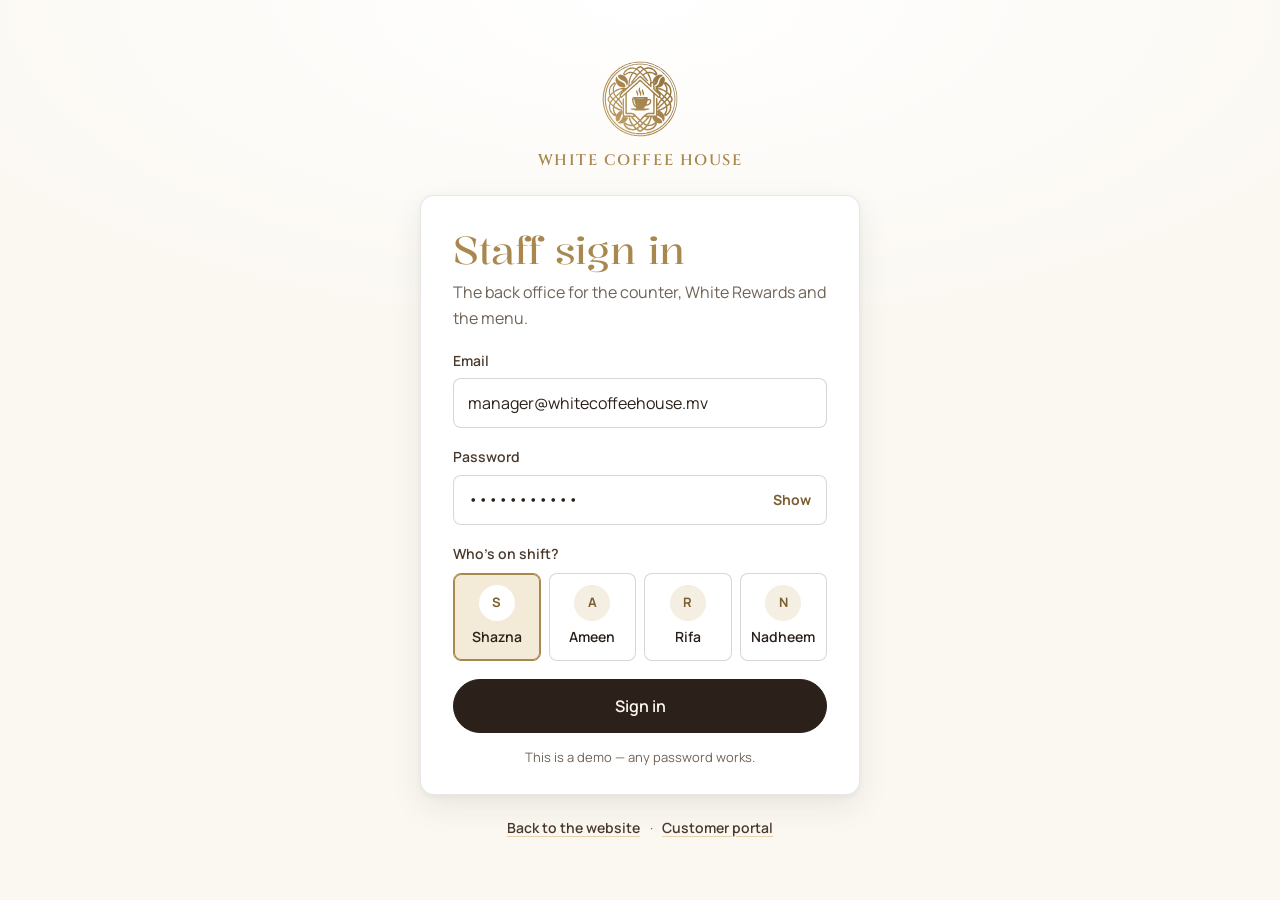
==== admin/index.html @ 2cadc17d "White Coffee House website mockup: latte hero, White Rewards customer portal, admin portal Interim h" ====
<!doctype html>
<html lang="en">
<head>
  <meta charset="utf-8">
  <meta name="viewport" content="width=device-width, initial-scale=1, viewport-fit=cover">
  <meta name="robots" content="noindex">
  <meta name="theme-color" content="#FBF8F2">
  <title>Admin — White Coffee House</title>
  <meta name="description" content="Back office for White Coffee House: the counter, White Rewards members, rewards, menu, offers and programme settings.">
  <link rel="icon" href="../assets/img/logo-mark.svg" type="image/svg+xml">
  <link rel="stylesheet" href="../assets/css/base.css">
  <link rel="stylesheet" href="admin.css">
</head>
<body class="admin">
  <a class="skip-link" href="#main">Skip to content</a>

  <!-- Staff sign in -->
  <div class="signin" id="signin" hidden>
    <div class="signin-inner">
      <a class="signin-brand" href="../" aria-label="White Coffee House website">
        <img src="../assets/img/logo-mark.svg" alt="" width="76" height="76">
        <span class="wordmark signin-wordmark">White Coffee House</span>
      </a>
      <form class="card signin-card" id="signin-form" novalidate>
        <h1 class="display signin-title">Staff sign in</h1>
        <p class="signin-lede">The back office for the counter, White Rewards and the menu.</p>
        <div class="field">
          <label for="si-email">Email</label>
          <input class="input" id="si-email" name="email" type="email" value="manager@whitecoffeehouse.mv" autocomplete="username" spellcheck="false">
        </div>
        <div class="field">
          <label for="si-pass">Password</label>
          <div class="pass-wrap">
            <input class="input" id="si-pass" name="password" type="password" value="whitecoffee" autocomplete="current-password">
            <button class="pass-toggle" type="button" id="si-pass-toggle" aria-pressed="false" aria-controls="si-pass">Show</button>
          </div>
        </div>
        <fieldset class="staff-pick">
          <legend>Who's on shift?</legend>
          <div class="staff-options" id="si-staff"></div>
        </fieldset>
        <p class="form-error" id="si-error" role="alert" hidden></p>
        <button class="btn btn--lg btn--block" type="submit">Sign in</button>
        <p class="demo-note signin-demo">This is a demo — any password works.</p>
      </form>
      <p class="signin-links">
        <a href="../">Back to the website</a>
        <span aria-hidden="true">·</span>
        <a href="../portal/">Customer portal</a>
      </p>
    </div>
  </div>

  <!-- Back office -->
  <div class="app" id="app" hidden>
    <aside class="sidebar" aria-label="Admin">
      <a class="side-brand" href="#dashboard">
        <img src="../assets/img/logo-mark.svg" alt="" width="42" height="42">
        <span class="side-brand-txt">
          <span class="brand__name">White Coffee House</span>
          <span class="side-sub">Admin</span>
        </span>
      </a>
      <nav class="side-nav" id="side-nav" aria-label="Sections"></nav>
      <div class="side-foot">
        <a class="side-link" href="../" target="_blank" rel="noopener" id="side-site"></a>
        <a class="side-link" href="../portal/" target="_blank" rel="noopener" id="side-portal"></a>
        <div class="side-user">
          <span class="avatar" data-staff-initials aria-hidden="true"></span>
          <span class="side-user-txt"><strong data-staff-name></strong><span>On shift</span></span>
          <button class="icon-btn" type="button" data-act="signout" id="side-signout" aria-label="Sign out"></button>
        </div>
      </div>
    </aside>

    <header class="topbar">
      <a class="topbar-brand" href="#dashboard" aria-label="White Coffee House admin — dashboard">
        <img src="../assets/img/logo-mark.svg" alt="" width="34" height="34">
        <span class="topbar-txt" aria-hidden="true"><span class="brand__name">White Coffee House</span><span class="topbar-sub">Admin</span></span>
      </a>
      <a class="codes-pill" href="#counter" id="codes-pill" hidden></a>
      <button class="avatar-btn" type="button" data-act="more" id="topbar-user" aria-haspopup="dialog"></button>
    </header>

    <main class="main" id="main" tabindex="-1">
      <div class="view" id="view"></div>
    </main>

    <nav class="tabbar" id="tabbar" aria-label="Main"></nav>
  </div>

  <div class="toasts" id="toasts" aria-live="polite"></div>

  <script src="../assets/vendor/qrcode.min.js" defer></script>
  <script src="../assets/js/store.js" defer></script>
  <script src="admin.js" defer></script>
</body>
</html>
---- assets/css/base.css ----
/* ==========================================================================
   White Coffee House — shared foundation (tokens, type, reset, controls).
   Owned by the site shell. Page-specific styles live in site.css /
   portal.css / admin.css and must build on these tokens, not redefine them.
   ========================================================================== */

@import url("https://fonts.googleapis.com/css2?family=Cinzel:wght@500;600&family=Kalnia:wght@300;400;500&family=Manrope:wght@400;500;600;700&display=swap");

:root {
  /* Surfaces — warm whites, never pure grey */
  --paper: #FBF8F2;        /* page background */
  --white: #FFFFFF;        /* cards, porcelain */
  --cream: #F4EEE3;        /* alt section background */
  --sand: #E9E0D0;         /* hairlines on cream, inactive fills */
  --latte: #D9C7A7;        /* soft milk-coffee tone */

  /* Brand gold — from the logo + posters */
  --gold-100: #F3EAD8;
  --gold-200: #E4D3AE;
  --gold-300: #CDB283;
  --gold: #A8884F;         /* brand gold: logo, large display type, icons */
  --gold-ink: #7A5E30;     /* gold that passes 4.5:1 on paper — use for small gold text */
  --gold-grad: linear-gradient(135deg, #C8AD74 0%, #A8884F 45%, #8A6C3A 100%);

  /* Coffee + ink */
  --espresso: #2B211A;     /* primary text */
  --roast: #4A3A2E;        /* secondary dark */
  --muted: #6F6357;        /* secondary text (4.9:1 on paper) */
  --faint: #9A8F82;        /* tertiary text, large only */
  --line: rgba(43, 33, 26, 0.10);
  --line-strong: rgba(43, 33, 26, 0.18);

  /* Status */
  --ok: #3F7A4F;
  --warn: #B07A1E;
  --bad: #A7432F;

  /* Type */
  --font-display: "Kalnia", "Times New Roman", serif;   /* headings — matches the "Opening Soon" poster */
  --font-mark: "Cinzel", "Trajan Pro", serif;           /* wordmark caps only */
  --font-body: "Manrope", system-ui, -apple-system, "Segoe UI", sans-serif;

  --fs-xs: 0.8125rem;   /* 13 */
  --fs-sm: 0.875rem;    /* 14 */
  --fs-base: 1rem;      /* 16 */
  --fs-md: 1.125rem;    /* 18 */
  --fs-lg: 1.375rem;    /* 22 */
  --fs-xl: clamp(1.75rem, 1.2rem + 2.2vw, 2.75rem);
  --fs-2xl: clamp(2.25rem, 1.3rem + 3.8vw, 4.25rem);
  --fs-hero: clamp(2.75rem, 1.2rem + 6.4vw, 6.5rem);

  /* Space + shape */
  --gutter: clamp(1rem, 0.4rem + 2.6vw, 2.5rem);
  --section: clamp(4.5rem, 3rem + 7vw, 9rem);
  --max: 1240px;
  --measure: 38rem;
  --r-sm: 8px;
  --r-md: 14px;
  --r-lg: 22px;
  --r-pill: 999px;
  --shadow-sm: 0 1px 2px rgba(43, 33, 26, 0.06), 0 2px 8px rgba(43, 33, 26, 0.04);
  --shadow-md: 0 2px 6px rgba(43, 33, 26, 0.05), 0 12px 32px rgba(43, 33, 26, 0.08);
  --shadow-lg: 0 4px 12px rgba(43, 33, 26, 0.06), 0 30px 60px rgba(43, 33, 26, 0.12);

  /* Motion */
  --ease-out: cubic-bezier(0.22, 1, 0.36, 1);
  --ease-in-out: cubic-bezier(0.65, 0, 0.35, 1);
  --dur: 0.7s;

  --header-h: 72px;
  color-scheme: light;
}

/* ---------- Reset ---------- */
*, *::before, *::after { box-sizing: border-box; }
html { -webkit-text-size-adjust: 100%; text-size-adjust: 100%; scroll-padding-top: calc(var(--header-h) + 16px); }
body {
  margin: 0;
  background: var(--paper);
  color: var(--espresso);
  font-family: var(--font-body);
  font-size: var(--fs-base);
  line-height: 1.6;
  -webkit-font-smoothing: antialiased;
  -moz-osx-font-smoothing: grayscale;
  text-rendering: optimizeLegibility;
}
img, svg, video, canvas { display: block; max-width: 100%; }
img { height: auto; }
button, input, select, textarea { font: inherit; color: inherit; }
button { cursor: pointer; }
a { color: inherit; }
h1, h2, h3, h4 { margin: 0; font-weight: 400; line-height: 1.08; }
p { margin: 0; }
ul[role="list"], ol[role="list"] { list-style: none; margin: 0; padding: 0; }
:focus-visible { outline: 2px solid var(--gold); outline-offset: 3px; border-radius: 4px; }
::selection { background: var(--gold-200); color: var(--espresso); }

/* ---------- Type helpers ---------- */
.display { font-family: var(--font-display); font-weight: 400; letter-spacing: -0.01em; color: var(--gold); }
.wordmark { font-family: var(--font-mark); font-weight: 600; letter-spacing: 0.06em; color: var(--gold); text-transform: uppercase; }
.lede { font-size: var(--fs-md); color: var(--muted); max-width: var(--measure); }
.label { font-size: var(--fs-sm); font-weight: 600; color: var(--gold-ink); }  /* sentence case, never tracked caps */
.muted { color: var(--muted); }
.num { font-variant-numeric: tabular-nums; }
.visually-hidden { position: absolute !important; width: 1px; height: 1px; padding: 0; margin: -1px; overflow: hidden; clip: rect(0 0 0 0); white-space: nowrap; border: 0; }

/* ---------- Layout ---------- */
.container { width: 100%; max-width: var(--max); margin-inline: auto; padding-inline: var(--gutter); }

/* ---------- Buttons ---------- */
.btn {
  --btn-bg: var(--espresso); --btn-fg: var(--paper); --btn-bd: var(--espresso);
  display: inline-flex; align-items: center; justify-content: center; gap: 0.5rem;
  min-height: 44px; padding: 0.7rem 1.35rem;
  border: 1px solid var(--btn-bd); border-radius: var(--r-pill);
  background: var(--btn-bg); color: var(--btn-fg);
  font-size: var(--fs-sm); font-weight: 600; line-height: 1; text-decoration: none; white-space: nowrap;
  transition: background-color .25s var(--ease-out), color .25s var(--ease-out), border-color .25s var(--ease-out), transform .25s var(--ease-out), box-shadow .25s var(--ease-out);
}
.btn:hover { --btn-bg: var(--roast); --btn-bd: var(--roast); }
.btn:active { transform: translateY(1px); }
.btn--gold { --btn-bg: var(--gold); --btn-bd: var(--gold); --btn-fg: #fff; }
.btn--gold:hover { --btn-bg: var(--gold-ink); --btn-bd: var(--gold-ink); }
.btn--ghost { --btn-bg: transparent; --btn-fg: var(--espresso); --btn-bd: var(--line-strong); }
.btn--ghost:hover { --btn-bg: var(--white); --btn-bd: var(--gold-300); --btn-fg: var(--espresso); }
.btn--sm { min-height: 36px; padding: 0.5rem 0.95rem; font-size: var(--fs-xs); }
.btn[disabled], .btn[aria-disabled="true"] { opacity: .45; pointer-events: none; }

/* ---------- Form controls ---------- */
.field { display: grid; gap: 0.4rem; }
.field > label { font-size: var(--fs-sm); font-weight: 600; color: var(--roast); }
.input, .select, .textarea {
  width: 100%; min-height: 46px; padding: 0.7rem 0.9rem;
  border: 1px solid var(--line-strong); border-radius: var(--r-sm);
  background: var(--white); color: var(--espresso); font-size: 1rem;  /* 16px stops iOS zoom */
  transition: border-color .2s, box-shadow .2s;
}
.input:focus, .select:focus, .textarea:focus { outline: none; border-color: var(--gold); box-shadow: 0 0 0 3px var(--gold-100); }
.hint { font-size: var(--fs-xs); color: var(--muted); }

/* ---------- Surfaces ---------- */
.card { background: var(--white); border: 1px solid var(--line); border-radius: var(--r-md); box-shadow: var(--shadow-sm); }
.chip { display: inline-flex; align-items: center; gap: .35rem; padding: .25rem .65rem; border-radius: var(--r-pill); background: var(--gold-100); color: var(--gold-ink); font-size: var(--fs-xs); font-weight: 600; }
.hr { height: 1px; background: var(--line); border: 0; margin: 0; }

/* ---------- Brand lockup (header/footer) ---------- */
.brand { display: inline-flex; align-items: center; gap: 0.7rem; text-decoration: none; color: var(--gold); }
.brand__mark { width: 40px; height: 40px; flex: none; }
.brand__name { font-family: var(--font-mark); font-weight: 600; text-transform: uppercase; letter-spacing: .05em; line-height: 1.1; font-size: 0.9rem; white-space: nowrap; }
.brand__name small { font-size: inherit; letter-spacing: inherit; }   /* one readable line: WHITE COFFEE HOUSE */

/* ---------- Demo banner (mockup notice) ---------- */
.demo-note { font-size: var(--fs-xs); color: var(--muted); }

@media (prefers-reduced-motion: reduce) {
  *, *::before, *::after { animation-duration: 0.01ms !important; animation-iteration-count: 1 !important; transition-duration: 0.01ms !important; scroll-behavior: auto !important; }
}
---- admin/admin.css ----
/* ==========================================================================
   White Coffee House — Admin portal
   Builds on assets/css/base.css tokens. Calm back office: Manrope for all UI,
   Kalnia only for the sign-in heading and the dashboard greeting.
   ========================================================================== */

:root {
  --side-w: 264px;
  --topbar-h: 60px;
  --tabbar-h: 68px;
  --warn-ink: #8A5E12;          /* warn that passes 4.5:1 for small text */
  --ok-tint: #E7F0E9;
  --bad-tint: #F7E7E2;
  --warn-tint: #F6ECD8;
}

[hidden] { display: none !important; }
html:has(dialog[open]) { overflow: hidden; }
/* Keyboard focus never lands under the sticky top bar, tab bar or the sticky Add visit button. */
html { scroll-padding: calc(var(--topbar-h) + 16px) 0 calc(var(--tabbar-h) + 96px); }
@media (min-width: 1024px) { html { scroll-padding: 24px 0 96px; } }
body.admin { min-height: 100vh; min-height: 100dvh; }
[tabindex="-1"]:focus { outline: none; }

.ic { width: 20px; height: 20px; flex: none; }
.ic-sm { width: 16px; height: 16px; flex: none; }
.btn .ic { width: 18px; height: 18px; margin-left: -2px; }
.num { font-variant-numeric: tabular-nums; }
.nowrap { white-space: nowrap; }
.gold-ink { color: var(--gold-ink); }
.warn-ink { color: var(--warn-ink); font-weight: 600; }
.is-bad { color: var(--bad); font-weight: 600; }

.skip-link {
  position: absolute; left: 12px; top: -80px; z-index: 100;
  padding: .7rem 1rem; border-radius: var(--r-sm);
  background: var(--espresso); color: var(--paper); font-weight: 600; font-size: var(--fs-sm); text-decoration: none;
}
.skip-link:focus { top: 12px; }

/* ---------- Buttons (additions) ---------- */
.btn--lg { min-height: 54px; padding: .9rem 1.5rem; font-size: 1rem; }
.btn--block { width: 100%; }
.btn--danger { --btn-bg: var(--bad); --btn-bd: var(--bad); --btn-fg: #fff; }
.btn--danger:hover { --btn-bg: #8C3524; --btn-bd: #8C3524; --btn-fg: #fff; }
.btn--danger-ghost { --btn-bg: transparent; --btn-fg: var(--bad); --btn-bd: rgba(167, 67, 47, .35); }
.btn--danger-ghost:hover { --btn-bg: var(--bad-tint); --btn-bd: var(--bad); --btn-fg: var(--bad); }
.btn--ghost { background: var(--white); }
.btn--ghost:hover { --btn-bg: var(--paper); }
.btn:disabled { opacity: .45; pointer-events: none; }

.icon-btn {
  width: 40px; height: 40px; flex: none; display: grid; place-items: center; padding: 0;
  border-radius: 50%; border: 1px solid var(--line-strong); background: var(--white); color: var(--roast);
  transition: border-color .2s, color .2s, background-color .2s;
}
.icon-btn:hover { border-color: var(--gold-300); color: var(--espresso); background: var(--paper); }

.link-btn {
  padding: 0; border: 0; background: none; font: inherit; font-weight: 700; color: var(--espresso); cursor: pointer;
  text-decoration: underline; text-decoration-color: var(--gold-200); text-decoration-thickness: 1.5px; text-underline-offset: 3px;
  transition: text-decoration-color .2s;
}
.link-btn:hover { text-decoration-color: var(--gold); }

/* ---------- Form additions ---------- */
.field { align-content: start; }   /* grid rows inside a stretched field must not grow */
.field-label { font-size: var(--fs-sm); font-weight: 600; color: var(--roast); }
.opt { font-weight: 500; color: var(--muted); }
.form-error { color: var(--bad); font-size: var(--fs-sm); font-weight: 600; }
.input[aria-invalid="true"] { border-color: var(--bad); }
.select {
  appearance: none; -webkit-appearance: none; cursor: pointer;
  padding-right: 2.4rem;
  background: var(--white) url("data:image/svg+xml,%3Csvg xmlns='http://www.w3.org/2000/svg' viewBox='0 0 24 24' fill='none' stroke='%236F6357' stroke-width='1.8' stroke-linecap='round' stroke-linejoin='round'%3E%3Cpath d='m6 9 6 6 6-6'/%3E%3C/svg%3E") no-repeat right .8rem center / 16px;
}
.textarea { resize: vertical; min-height: 84px; line-height: 1.5; }
.input--big { min-height: 58px; font-size: 1.5rem; font-weight: 700; font-variant-numeric: tabular-nums; }
.form-grid { display: grid; gap: 14px; grid-template-columns: minmax(0, 1fr); }
@media (min-width: 560px) {
  .form-grid { grid-template-columns: repeat(2, minmax(0, 1fr)); }
  .span-2 { grid-column: 1 / -1; }
}
.prefix-input, .money, .code-field, .mult { position: relative; }
.prefix-input > span, .money > span, .code-field > span {
  position: absolute; left: 14px; top: 50%; transform: translateY(-50%);
  font-weight: 700; color: var(--muted); font-size: var(--fs-sm); pointer-events: none;
}
.prefix-input .input { padding-left: 58px; }
.money .input { padding-left: 58px; }
.money--sm .input { min-height: 46px; font-size: 1.125rem; font-weight: 700; }
.bday { display: grid; grid-template-columns: minmax(0, 1fr) minmax(0, 1.5fr); gap: 8px; }

/* Toggle switch (button role=switch) */
.switch {
  position: relative; flex: none; width: 48px; height: 28px; padding: 0;
  border: 0; border-radius: 14px; background: #D3C6B3; cursor: pointer;
  transition: background-color .22s var(--ease-out);
}
.switch i {
  position: absolute; top: 3px; left: 3px; width: 22px; height: 22px; border-radius: 50%;
  background: #fff; box-shadow: 0 1px 3px rgba(43, 33, 26, .28);
  transition: transform .26s var(--ease-out);
}
.switch[aria-checked="true"] { background: var(--gold); }
.switch[aria-checked="true"] i { transform: translateX(20px); }
.switch-state { font-size: var(--fs-sm); font-weight: 600; color: var(--muted); white-space: nowrap; }
.switch-row {
  display: flex; align-items: center; gap: 14px; padding: 12px 14px;
  border-radius: 12px; background: var(--paper); border: 1px solid var(--line);
}
.switch-row .hint { display: block; }
.switch-label { display: block; font-weight: 700; font-size: .9375rem; }

/* Segmented buttons */
.seg {
  display: inline-flex; gap: 2px; padding: 3px; max-width: 100%; overflow-x: auto; scrollbar-width: none;
  border-radius: 12px; background: var(--white); border: 1px solid var(--line-strong);
}
.seg::-webkit-scrollbar { display: none; }
.seg-btn {
  display: inline-flex; align-items: center; justify-content: center; gap: .4rem; flex: none;
  min-height: 38px; padding: 0 .85rem; border: 0; border-radius: 9px; background: none;
  font-size: var(--fs-sm); font-weight: 600; color: var(--muted); white-space: nowrap;
  transition: background-color .2s, color .2s;
}
.seg-btn:hover { color: var(--espresso); }
.seg-btn[aria-pressed="true"] { background: var(--espresso); color: var(--paper); }
.seg-btn .ic { width: 16px; height: 16px; }
.seg-n { font-size: var(--fs-xs); opacity: .72; font-variant-numeric: tabular-nums; }
.seg--2 { display: grid; grid-template-columns: 1fr 1fr; width: 100%; }
.seg--2 .seg-btn { min-width: 0; padding-inline: .6rem; }
@container mp (max-width: 300px) { .seg--2 .seg-btn .ic { display: none; } }

/* Chip buttons */
.chips { display: flex; flex-wrap: wrap; gap: 8px; }
.chip-btn {
  display: inline-flex; align-items: center; gap: .5rem; min-height: 40px; padding: 0 .8rem;
  border: 1px solid var(--line-strong); border-radius: 10px; background: var(--white);
  font-size: var(--fs-sm); font-weight: 600; color: var(--espresso); text-align: left;
  transition: border-color .18s, background-color .18s, transform .12s;
}
.chip-btn:hover { border-color: var(--gold-300); background: #FFFCF6; }
.chip-btn:active { transform: scale(.97); }
.chip-btn[aria-pressed="true"] { border-color: var(--gold); background: var(--gold-100); }
.chip-btn:disabled { cursor: not-allowed; opacity: .5; transform: none; }
.chip-sub { font-size: var(--fs-xs); font-weight: 700; color: var(--gold-ink); }
.cat-tab {
  flex: none; min-height: 36px; padding: 0 .9rem; border-radius: var(--r-pill);
  border: 1px solid var(--line-strong); background: var(--white);
  font-size: var(--fs-sm); font-weight: 600; color: var(--roast); white-space: nowrap;
  transition: background-color .2s, color .2s, border-color .2s;
}
.cat-tab:hover { border-color: var(--gold-300); }
.cat-tab[aria-pressed="true"] { background: var(--espresso); border-color: var(--espresso); color: var(--paper); }

/* People + tiers */
.avatar {
  width: 36px; height: 36px; flex: none; display: grid; place-items: center; border-radius: 50%;
  background: var(--cream); color: var(--gold-ink); font-size: var(--fs-xs); font-weight: 700; letter-spacing: .02em;
}
.avatar--lg { width: 52px; height: 52px; font-size: 1rem; }
.tier {
  display: inline-flex; align-items: center; gap: .4rem; flex: none;
  padding: .18rem .62rem .18rem .5rem; border-radius: var(--r-pill); border: 1px solid transparent;
  font-size: var(--fs-xs); font-weight: 700; line-height: 1.45; white-space: nowrap;
}
.tier i { width: 8px; height: 8px; border-radius: 50%; }
.tier--house { background: var(--cream); color: var(--roast); }
.tier--house i { background: var(--latte); }
.tier--gold { background: var(--gold-100); color: var(--gold-ink); }
.tier--gold i { background: var(--gold); }
.tier--white { background: var(--white); color: var(--espresso); border-color: var(--gold-300); }
.tier--white i { background: #fff; box-shadow: 0 0 0 1.5px var(--gold); }

.status { display: inline-flex; align-items: center; padding: .15rem .6rem; border-radius: var(--r-pill); font-size: var(--fs-xs); font-weight: 700; white-space: nowrap; }
.status--ready { background: var(--white); color: var(--gold-ink); box-shadow: inset 0 0 0 1px var(--gold-300); }
.status--served { background: var(--ok-tint); color: var(--ok); }
.status--expired { background: var(--warn-tint); color: var(--warn-ink); }
.status--cancelled { background: var(--cream); color: var(--muted); }
.status-dot { display: inline-block; width: 8px; height: 8px; border-radius: 50%; background: var(--faint); }
.status-dot.is-open { background: var(--ok); }

/* Coffee card cups */
.cups { list-style: none; margin: 0; padding: 0; display: flex; flex-wrap: wrap; gap: 4px; }
.cup-ic { width: 26px; height: 26px; display: block; }
.cup .cup-body { fill: none; stroke: var(--gold-300); stroke-width: 1.6; stroke-linejoin: round; }
.cup .cup-handle { fill: none; stroke: var(--gold-300); stroke-width: 1.6; stroke-linecap: round; }
.cup.is-on .cup-body { fill: var(--gold); stroke: var(--gold); }
.cup.is-on .cup-handle { stroke: var(--gold); }
.cups--sm { gap: 1px; flex-wrap: nowrap; }
.cups--sm .cup-ic { width: 20px; height: 20px; }
.cups--lg { gap: 6px; justify-content: center; }
.cups--lg .cup-ic { width: 30px; height: 30px; }

/* ==========================================================================
   Sign in
   ========================================================================== */
.signin {
  min-height: 100vh; min-height: 100dvh; display: grid; place-items: center;
  padding: calc(28px + env(safe-area-inset-top)) 16px calc(28px + env(safe-area-inset-bottom));
  background:
    radial-gradient(90% 55% at 50% 0%, #FFFFFF 0%, rgba(255, 255, 255, 0) 70%),
    var(--paper);
}
.signin-inner { width: 100%; max-width: 440px; display: grid; gap: 22px; justify-items: center; }
.signin-brand { display: grid; justify-items: center; gap: 12px; text-decoration: none; }
.signin-brand img { width: 76px; height: 76px; }
.signin-wordmark { font-size: .95rem; letter-spacing: .1em; }
.signin-card { width: 100%; padding: 28px 22px 22px; display: grid; gap: 18px; box-shadow: var(--shadow-md); }
.signin-title { font-size: clamp(2rem, 1.6rem + 1.4vw, 2.4rem); line-height: 1.05; }
.signin-lede { color: var(--muted); margin-top: -8px; }
.pass-wrap { position: relative; }
.pass-wrap .input { padding-right: 4.5rem; }
.pass-toggle {
  position: absolute; right: 5px; top: 50%; transform: translateY(-50%);
  min-height: 36px; padding: 0 .7rem; border: 0; border-radius: 6px; background: transparent;
  font-size: var(--fs-sm); font-weight: 700; color: var(--gold-ink);
}
.pass-toggle:hover { background: var(--paper); }
.staff-pick { border: 0; padding: 0; margin: 0; min-width: 0; }
.staff-pick legend { padding: 0; margin-bottom: .45rem; font-size: var(--fs-sm); font-weight: 600; color: var(--roast); }
.staff-options { display: grid; grid-template-columns: repeat(2, minmax(0, 1fr)); gap: 8px; }
.staff-opt { position: relative; display: block; }
.staff-opt input { position: absolute; inset: 0; width: 100%; height: 100%; margin: 0; opacity: 0; cursor: pointer; }
.staff-opt-box {
  display: flex; align-items: center; gap: .6rem; min-height: 54px; padding: .5rem .7rem;
  border: 1px solid var(--line-strong); border-radius: var(--r-sm); background: var(--white);
  font-size: var(--fs-sm); font-weight: 600; transition: border-color .2s, background-color .2s, box-shadow .2s;
}
.staff-opt input:hover + .staff-opt-box { border-color: var(--gold-300); }
.staff-opt input:checked + .staff-opt-box { border-color: var(--gold); background: var(--gold-100); box-shadow: inset 0 0 0 1px var(--gold); }
.staff-opt input:checked + .staff-opt-box .avatar { background: var(--white); }
.staff-opt input:focus-visible + .staff-opt-box { outline: 2px solid var(--gold); outline-offset: 2px; }
@media (min-width: 440px) {
  .signin-card { padding: 34px 32px 26px; }
  .staff-options { grid-template-columns: repeat(4, minmax(0, 1fr)); }
  .staff-opt-box { flex-direction: column; justify-content: center; gap: .35rem; padding: .7rem .3rem; min-height: 84px; }
}
.signin-demo { text-align: center; margin-top: -4px; }
.signin-links { display: flex; gap: .6rem; flex-wrap: wrap; justify-content: center; font-size: var(--fs-sm); color: var(--muted); }
.signin-links a { color: var(--roast); font-weight: 600; text-decoration-color: var(--gold-200); text-underline-offset: 3px; }

/* ==========================================================================
   App shell
   ========================================================================== */
.app { min-height: 100vh; min-height: 100dvh; }
.sidebar { display: none; }

.topbar {
  position: sticky; top: 0; z-index: 20;
  display: flex; align-items: center; gap: 10px;
  min-height: calc(var(--topbar-h) + env(safe-area-inset-top));
  padding: env(safe-area-inset-top) 16px 0;
  background: rgba(251, 248, 242, .9);
  -webkit-backdrop-filter: saturate(1.4) blur(14px); backdrop-filter: saturate(1.4) blur(14px);
  border-bottom: 1px solid var(--line);
}
.topbar-brand { display: flex; align-items: center; gap: 10px; min-width: 0; margin-right: auto; text-decoration: none; color: var(--gold); border-radius: 8px; }
.topbar-brand img { width: 34px; height: 34px; flex: none; }
.topbar-txt { display: grid; min-width: 0; }
.topbar-txt .brand__name { font-size: .72rem; white-space: nowrap; }
.topbar-sub { font-size: var(--fs-xs); font-weight: 600; color: var(--muted); line-height: 1.2; }
@media (max-width: 359px) { .topbar-txt .brand__name { display: none; } .topbar-sub { font-size: var(--fs-sm); color: var(--espresso); font-weight: 700; } }
.codes-pill {
  display: inline-flex; align-items: center; gap: .35rem; flex: none;
  min-height: 36px; padding: 0 .75rem; border-radius: var(--r-pill);
  background: var(--gold-100); color: var(--gold-ink); border: 1px solid var(--gold-200);
  font-size: var(--fs-xs); font-weight: 700; text-decoration: none; white-space: nowrap;
}
.codes-pill .ic { width: 16px; height: 16px; }
.avatar-btn {
  width: 40px; height: 40px; flex: none; display: grid; place-items: center; padding: 0;
  border-radius: 50%; border: 1px solid var(--gold-200); background: var(--white);
  color: var(--gold-ink); font-size: var(--fs-xs); font-weight: 700;
}

.main { padding: 20px 16px calc(var(--tabbar-h) + 36px + env(safe-area-inset-bottom)); outline: none; min-width: 0; }
.view { max-width: 1240px; margin-inline: auto; container-type: inline-size; container-name: view; }
.view.is-entering > .page { animation: viewIn .42s var(--ease-out); }
@keyframes viewIn { from { opacity: 0; transform: translateY(8px); } }

.tabbar {
  position: fixed; z-index: 30; left: 0; right: 0; bottom: 0;
  display: grid; grid-template-columns: repeat(5, minmax(0, 1fr)); align-items: end;
  padding: 4px 4px calc(6px + env(safe-area-inset-bottom));
  background: rgba(255, 255, 255, .95);
  -webkit-backdrop-filter: saturate(1.4) blur(16px); backdrop-filter: saturate(1.4) blur(16px);
  border-top: 1px solid var(--line);
}
.tab {
  display: flex; flex-direction: column; align-items: center; justify-content: flex-end; gap: 3px;
  min-height: 56px; padding: 6px 2px 4px; border: 0; border-radius: 12px; background: none;
  color: var(--muted); font-size: var(--fs-xs); font-weight: 600; line-height: 1.2; text-decoration: none;
  transition: color .2s;
}
.tab .ic { width: 24px; height: 24px; }
.tab.is-active { color: var(--espresso); }
.tab.is-active .ic { color: var(--gold-ink); }
.tab--primary { position: relative; }
.tab-disc {
  position: relative; display: grid; place-items: center; width: 56px; height: 56px; margin-top: -26px; margin-bottom: 1px;
  border-radius: 50%; background: var(--gold-grad); color: #fff;
  box-shadow: 0 0 0 5px var(--white), 0 8px 20px rgba(122, 94, 48, .35);
  transition: transform .25s var(--ease-out);
}
.tab-disc .ic { width: 26px; height: 26px; color: #fff !important; }
.tab--primary:active .tab-disc { transform: scale(.95); }
.tab--primary.is-active .tab-disc { box-shadow: 0 0 0 5px var(--white), 0 0 0 7px var(--gold-200), 0 8px 20px rgba(122, 94, 48, .35); }
.tab-badge, .nav-badge {
  display: grid; place-items: center; min-width: 22px; height: 22px; padding: 0 6px;
  border-radius: 11px; background: var(--espresso); color: var(--paper);
  font-size: var(--fs-xs); font-weight: 700; line-height: 1; font-variant-numeric: tabular-nums;
}
.tab-badge { position: absolute; top: -4px; right: -6px; box-shadow: 0 0 0 2px var(--white); }

@media (min-width: 1024px) {
  .app { display: grid; grid-template-columns: var(--side-w) minmax(0, 1fr); background: linear-gradient(90deg, var(--white) calc(var(--side-w) - 1px), var(--line) calc(var(--side-w) - 1px), var(--line) var(--side-w), transparent var(--side-w)); }
  .topbar, .tabbar { display: none; }
  .main { padding: 34px clamp(24px, 3vw, 48px) 72px; }
  .sidebar {
    display: flex; flex-direction: column; position: sticky; top: 0; height: 100vh; height: 100dvh; overflow-y: auto;
    padding: 22px 14px 16px; background: var(--white); border-right: 1px solid var(--line);
  }
}
.side-brand { display: flex; align-items: center; gap: 11px; padding: 2px 8px 24px; text-decoration: none; color: var(--gold); border-radius: 10px; }
.side-brand img { width: 42px; height: 42px; flex: none; }
.side-brand-txt { display: grid; gap: 3px; }
.side-brand .brand__name { font-size: .74rem; }
.side-sub { font-size: var(--fs-xs); font-weight: 600; color: var(--muted); }
.side-nav { display: grid; gap: 2px; }
.side-item {
  display: flex; align-items: center; gap: 12px; min-height: 44px; padding: 0 12px;
  border-radius: 10px; color: var(--roast); font-size: .9375rem; font-weight: 600; text-decoration: none;
  transition: background-color .18s, color .18s;
}
.side-item .ic { color: var(--muted); transition: color .18s; }
.side-item:hover { background: var(--paper); color: var(--espresso); }
.side-item.is-active { background: var(--cream); color: var(--espresso); }
.side-item.is-active .ic { color: var(--gold-ink); }
.nav-badge { margin-left: auto; }
.side-foot { margin-top: auto; padding-top: 14px; border-top: 1px solid var(--line); display: grid; gap: 2px; }
.side-link {
  display: flex; align-items: center; gap: 10px; min-height: 40px; padding: 0 10px 0 12px; white-space: nowrap;
  border-radius: 10px; color: var(--muted); font-size: var(--fs-sm); font-weight: 600; text-decoration: none;
}
.side-link .ic { width: 18px; height: 18px; }
.side-link .ic-sm { margin-left: auto; width: 14px; height: 14px; opacity: .7; }
.side-link:hover { background: var(--paper); color: var(--espresso); }
.side-user { display: flex; align-items: center; gap: 10px; margin-top: 10px; padding: 10px; border-radius: 12px; background: var(--paper); border: 1px solid var(--line); }
.side-user-txt { flex: 1; min-width: 0; display: grid; line-height: 1.3; }
.side-user-txt strong { font-size: var(--fs-sm); }
.side-user-txt span { font-size: var(--fs-xs); color: var(--muted); }
.side-user .icon-btn { width: 36px; height: 36px; }
.side-user .icon-btn .ic { width: 18px; height: 18px; }

/* ==========================================================================
   Pages + panels
   ========================================================================== */
.page { display: grid; gap: 18px; min-width: 0; }
.page--narrow { max-width: 880px; }
.page-head { display: flex; flex-wrap: wrap; align-items: flex-end; justify-content: space-between; gap: 12px 20px; }
.page-head-txt { flex: 1 1 260px; min-width: 0; }
.page-title { font-size: clamp(1.5rem, 1.3rem + .7vw, 1.875rem); font-weight: 700; letter-spacing: -0.015em; line-height: 1.15; }
.page-desc { margin-top: 4px; color: var(--muted); max-width: 44rem; }
.page-meta { display: flex; flex-wrap: wrap; align-items: center; gap: .2rem .9rem; font-size: var(--fs-sm); color: var(--muted); font-weight: 500; }
.meta-open { display: inline-flex; align-items: center; gap: .45rem; }
.page-actions { display: flex; flex-wrap: wrap; gap: 8px; }
.dash-hello { margin-top: 4px; font-size: clamp(1.85rem, 1.4rem + 1.6vw, 2.6rem); line-height: 1.08; }
@container view (max-width: 520px) {
  .page-actions { width: 100%; }
  .page-actions .btn { flex: 1 1 auto; }
}

.panel { padding: 18px; min-width: 0; }
.panel-head { display: flex; align-items: flex-start; justify-content: space-between; gap: 12px; margin-bottom: 14px; }
.panel-head > div { min-width: 0; }
.panel-title { font-size: 1.0625rem; font-weight: 700; line-height: 1.3; }
.panel-sub { margin-top: 2px; font-size: var(--fs-sm); color: var(--muted); }
.sub-title { font-size: .9375rem; font-weight: 700; margin-bottom: 8px; }
@container view (min-width: 640px) { .panel { padding: 22px 24px; } }

.empty { display: grid; justify-items: center; gap: 6px; padding: 18px 10px; text-align: center; }
.empty-ic { width: 46px; height: 46px; margin-bottom: 4px; display: grid; place-items: center; border-radius: 50%; background: var(--paper); border: 1px solid var(--line); color: var(--gold-ink); }
.empty-title { font-weight: 700; }
.empty-text { max-width: 28rem; font-size: var(--fs-sm); color: var(--muted); }
.empty .btn { margin-top: 8px; }
.empty-actions { display: flex; flex-wrap: wrap; gap: 8px; justify-content: center; }

.note {
  display: flex; align-items: flex-start; gap: 10px; padding: 12px 14px;
  border-radius: 12px; background: var(--gold-100); border: 1px solid var(--gold-200);
  font-size: var(--fs-sm); color: var(--roast);
}
.note .ic { color: var(--gold-ink); margin-top: 1px; }

.toolbar { display: flex; flex-wrap: wrap; align-items: center; gap: 10px; min-width: 0; }
.toolbar .search { flex: 1 1 260px; }
.search { position: relative; min-width: 0; }
.search > .ic { position: absolute; left: 14px; top: 50%; transform: translateY(-50%); color: var(--muted); pointer-events: none; }
.search .input { padding-left: 44px; min-height: 48px; border-radius: 12px; }
.search .input::-webkit-search-cancel-button { cursor: pointer; }
.sort-sel { display: flex; align-items: center; gap: 8px; }
.sort-sel label { font-size: var(--fs-sm); font-weight: 600; color: var(--muted); white-space: nowrap; }
.sort-sel .select { width: auto; min-height: 44px; }

/* Tables */
.table { width: 100%; border-collapse: collapse; font-size: var(--fs-sm); }
.table th, .table td { padding: 12px 14px; text-align: left; vertical-align: middle; border-bottom: 1px solid var(--line); }
.table thead th { padding-top: 10px; padding-bottom: 10px; background: var(--paper); font-size: var(--fs-xs); font-weight: 700; color: var(--muted); white-space: nowrap; }
.table tbody tr:last-child > * { border-bottom: 0; }
.table .r { text-align: right; }
.table .strong { font-weight: 700; }
.table--compact th, .table--compact td { padding: 8px 10px; }
.table--compact tbody th { font-weight: 600; }

/* ==========================================================================
   Dashboard
   ========================================================================== */
.kpis { display: grid; grid-template-columns: repeat(2, minmax(0, 1fr)); gap: 12px; }
@container view (min-width: 600px) { .kpis { grid-template-columns: repeat(3, minmax(0, 1fr)); } }
@container view (min-width: 1040px) { .kpis { grid-template-columns: repeat(6, minmax(0, 1fr)); } }
.kpi { position: relative; display: grid; align-content: start; gap: 6px; padding: 14px 14px 13px; color: inherit; text-decoration: none; min-width: 0; }
.kpi-label { display: flex; align-items: center; gap: .45rem; font-size: var(--fs-xs); font-weight: 600; line-height: 1.35; color: var(--muted); }
.kpi-label .ic { width: 18px; height: 18px; color: var(--gold); margin-top: -1px; }
.kpi-value { font-size: clamp(1.45rem, 1.15rem + 1.1vw, 1.9rem); font-weight: 700; letter-spacing: -0.02em; line-height: 1.1; white-space: nowrap; }
.kpi-value .unit { margin-right: .28em; font-size: .52em; font-weight: 700; letter-spacing: 0; color: var(--muted); }
.kpi-sub { display: flex; align-items: center; gap: .3rem; font-size: var(--fs-xs); color: var(--muted); }
.kpi--alert { border-color: var(--gold-300); background: linear-gradient(180deg, var(--white) 30%, var(--gold-100)); transition: box-shadow .2s, transform .2s; }
.kpi--alert:hover { box-shadow: var(--shadow-md); transform: translateY(-1px); }
.kpi--alert .kpi-sub { color: var(--gold-ink); font-weight: 600; }
.kpi.is-flash { animation: kpiFlash 1.6s var(--ease-out); }
@keyframes kpiFlash { 0%, 25% { background-color: var(--gold-100); box-shadow: 0 0 0 2px var(--gold-300), var(--shadow-sm); } }
@container view (min-width: 600px) { .kpi { padding: 16px 16px 15px; } }

/* Phone + tablet: one flow (chart, codes, feed, tiers, top). Wide: two independent columns. */
.dash-grid { display: grid; gap: 16px; grid-template-columns: minmax(0, 1fr); grid-template-areas: "chart" "codes" "feed" "tiers" "top"; align-items: start; }
.dash-col { display: contents; }
.p-chart { grid-area: chart; } .p-codes { grid-area: codes; } .p-feed { grid-area: feed; } .p-tiers { grid-area: tiers; } .p-top { grid-area: top; }
@container view (min-width: 700px) {
  .dash-grid { grid-template-columns: minmax(0, 1fr) minmax(0, 1fr); grid-template-areas: "chart chart" "codes codes" "feed feed" "tiers top"; }
  .p-tiers, .p-top { align-self: stretch; }
}
@container view (min-width: 1060px) {
  .dash-grid { grid-template-columns: minmax(0, 1.9fr) minmax(0, 1fr); grid-template-areas: none; }
  .dash-col { display: grid; gap: 16px; align-content: start; min-width: 0; }
  .dash-col > .panel { grid-area: auto; }
  .p-tiers, .p-top { align-self: auto; }
}

.count-pill { display: grid; place-items: center; min-width: 28px; height: 28px; padding: 0 8px; border-radius: 14px; background: var(--espresso); color: var(--paper); font-size: var(--fs-sm); font-weight: 700; }
.live-badge {
  display: inline-flex; align-items: center; gap: 6px; flex: none; padding: .22rem .65rem;
  border-radius: var(--r-pill); background: var(--ok-tint); color: var(--ok); font-size: var(--fs-xs); font-weight: 700;
}
.live-badge i { width: 7px; height: 7px; border-radius: 50%; background: var(--ok); animation: livePulse 2.2s ease-out infinite; }
@keyframes livePulse { 0% { box-shadow: 0 0 0 0 rgba(63, 122, 79, .45); } 70%, 100% { box-shadow: 0 0 0 7px rgba(63, 122, 79, 0); } }

/* Bar chart */
.chart { position: relative; min-height: 220px; }
.bars { display: block; overflow: visible; font-family: var(--font-body); }
.bars .grid { stroke: var(--line); stroke-width: 1; shape-rendering: crispEdges; }
.bars .grid--base { stroke: var(--line-strong); }
.bars .axis { fill: var(--muted); font-size: 13px; font-variant-numeric: tabular-nums; }
.bars .axis--x.is-today { fill: var(--espresso); font-weight: 700; }
.bars .axis--title { font-size: 12px; font-weight: 600; }
.bars .axis--sub { font-size: 12px; }
.bars .bar { outline: none; }
.bars .bar-hit { fill: transparent; }
.bars .bar-mark { fill: var(--gold); transform-box: fill-box; transform-origin: 50% 100%; transition: fill .18s; animation: barGrow .8s var(--ease-out) both; animation-delay: calc(var(--i, 0) * 35ms); }
.bars.no-anim .bar-mark { animation: none; }
.bars .bar.is-hover .bar-mark { fill: var(--gold-ink); }
.bars .bar-focus { fill: none; stroke: var(--espresso); stroke-width: 1.5; opacity: 0; }
.bars .bar:focus-visible .bar-focus { opacity: 1; }
.bars .cap { fill: var(--espresso); font-size: 13px; font-weight: 700; font-variant-numeric: tabular-nums; }
@keyframes barGrow { from { transform: scaleY(0); } }
.tip {
  position: absolute; z-index: 3; pointer-events: none; display: grid; gap: 1px;
  padding: 8px 12px; border-radius: 10px; background: var(--espresso); color: var(--paper);
  font-size: var(--fs-xs); line-height: 1.45; white-space: nowrap; box-shadow: var(--shadow-md);
}
.tip strong { font-size: var(--fs-sm); }
.tip span { color: rgba(251, 248, 242, .78); }
.chart-table { overflow-x: auto; }

/* Activity rows (feed + timelines) */
.tl { list-style: none; margin: 0; padding: 0; display: grid; }
.tl-row {
  display: grid; grid-template-columns: 36px minmax(0, 1fr) auto; align-items: center; gap: 12px;
  padding: 10px 8px; margin: 0 -8px; border-radius: 10px; border-top: 1px solid var(--line);
}
.tl-row:first-child { border-top-color: transparent; }
.tl-ic { width: 36px; height: 36px; display: grid; place-items: center; border-radius: 50%; background: var(--paper); border: 1px solid var(--line); color: var(--gold-ink); }
.tl-ic .ic { width: 18px; height: 18px; }
.tl-row--gold .tl-ic { background: var(--gold-100); border-color: var(--gold-200); }
.tl-row--neg .tl-ic { color: var(--roast); }
.tl-txt { min-width: 0; }
.tl-what { font-size: var(--fs-sm); line-height: 1.45; overflow-wrap: anywhere; }
.tl-sep { color: var(--faint); }
.tl-meta { margin-top: 1px; font-size: var(--fs-xs); line-height: 1.45; color: var(--muted); overflow-wrap: anywhere; }
.tl-row.is-new { animation: rowIn 1.6s var(--ease-out); }
@keyframes rowIn {
  0% { opacity: 0; transform: translateY(-8px); background-color: var(--gold-100); }
  20% { opacity: 1; transform: none; background-color: var(--gold-100); }
  100% { background-color: rgba(243, 234, 216, 0); }
}
.amt { font-size: var(--fs-sm); font-weight: 700; font-variant-numeric: tabular-nums; white-space: nowrap; }
.amt--pos { color: var(--ok); }
.amt--neg { color: var(--roast); }
.amt--zero { color: var(--faint); font-weight: 500; }

/* Codes */
.code-list { list-style: none; margin: 0; padding: 0; display: grid; gap: 8px; }
.code-row {
  display: grid; grid-template-columns: auto minmax(0, 1fr) auto; align-items: center; gap: 12px;
  padding: 10px 10px 10px 10px; border-radius: 12px; background: var(--paper); border: 1px solid var(--line);
}
.code-tag {
  padding: .3rem .55rem; border-radius: 8px; background: var(--white); border: 1px solid var(--gold-300);
  color: var(--gold-ink); font-size: var(--fs-sm); font-weight: 700; letter-spacing: .04em; white-space: nowrap; font-variant-numeric: tabular-nums;
}
.code-row-txt { min-width: 0; }
.code-row-title { font-size: var(--fs-sm); font-weight: 700; line-height: 1.35; }
.code-row-meta { font-size: var(--fs-xs); color: var(--muted); line-height: 1.4; }
.countdown { font-variant-numeric: tabular-nums; white-space: nowrap; }
.countdown.is-soon { color: var(--warn-ink); font-weight: 700; }

.codes-empty { display: flex; align-items: flex-start; gap: 12px; padding: 14px; border-radius: 12px; background: var(--paper); border: 1px dashed var(--line-strong); }
.codes-empty > .ic { flex: none; width: 22px; height: 22px; margin-top: 1px; color: var(--gold-ink); }
.codes-empty .empty-text { margin-top: 2px; }
.served-title { margin-top: 20px; color: var(--muted); font-size: var(--fs-sm); }
.served-list { list-style: none; margin: 0; padding: 0; display: grid; }
.served-row { display: grid; grid-template-columns: auto minmax(0, 1fr); align-items: center; gap: 12px; padding: 9px 0; border-top: 1px solid var(--line); }
.served-row:first-child { border-top: 0; padding-top: 2px; }
.code-tag--done { background: var(--paper); border-color: var(--line-strong); color: var(--muted); }

/* Horizontal bars (tiers, top rewards) */
.hbars { list-style: none; margin: 0; padding: 0; display: grid; gap: 14px; }
.hbar-top { display: flex; align-items: center; gap: 10px; margin-bottom: 7px; min-width: 0; }
.hbar-name { min-width: 0; font-size: var(--fs-sm); font-weight: 600; overflow: hidden; text-overflow: ellipsis; white-space: nowrap; }
.hbar-val { margin-left: auto; font-size: var(--fs-sm); white-space: nowrap; font-variant-numeric: tabular-nums; }
.hbar-track { height: 8px; border-radius: 4px; background: var(--cream); overflow: hidden; }
.hbar-fill { display: block; height: 100%; border-radius: 4px; background: var(--gold); transition: width .6s var(--ease-out); }
.rank { width: 24px; height: 24px; flex: none; display: grid; place-items: center; border-radius: 50%; background: var(--paper); border: 1px solid var(--line); color: var(--gold-ink); font-size: var(--fs-xs); font-weight: 700; }

/* ==========================================================================
   Counter
   ========================================================================== */
.counter { display: grid; gap: 14px; grid-template-columns: minmax(0, 1fr); grid-template-areas: "find" "member" "code"; }
.ct-find { grid-area: find; display: grid; gap: 10px; min-width: 0; align-content: start; }
.ct-member { grid-area: member; min-width: 0; }
.ct-code { grid-area: code; }
.counter.has-member:not(.has-query) .results { display: none; }
.counter:not(.has-member) .ct-member { display: none; }
@container view (min-width: 820px) {
  .counter { grid-template-columns: minmax(300px, 370px) minmax(0, 1fr); grid-template-rows: auto 1fr; grid-template-areas: "find member" "code member"; align-items: start; gap: 16px 20px; }
  .counter.has-member:not(.has-query) .results { display: block; }
  .counter:not(.has-member) .ct-member { display: block; }
}
@container view (max-width: 819.98px) { .page.has-member .page-desc { display: none; } }
.find-bar { display: flex; gap: 8px; }
.find-bar .search { flex: 1; }
.find-bar .search .input { min-height: 52px; }
.scan-btn { min-height: 52px; border-radius: 12px; flex: none; }
@container view (max-width: 400px) {
  .scan-btn { width: 52px; padding: 0; }
  .scan-btn span { position: absolute; width: 1px; height: 1px; overflow: hidden; clip: rect(0 0 0 0); white-space: nowrap; }
  .scan-btn .ic { margin: 0; width: 22px; height: 22px; }
}

.results { padding: 6px; }
.results .empty { padding: 16px 10px 18px; }
.results-head { padding: 8px 10px 4px; font-size: var(--fs-xs); font-weight: 600; color: var(--muted); }
.res-list { list-style: none; margin: 0; padding: 0; display: grid; }
.res-btn {
  width: 100%; display: grid; grid-template-columns: 36px minmax(0, 1fr) auto; align-items: center; gap: 12px;
  padding: 9px 10px; border: 0; border-radius: 10px; background: none; text-align: left; color: inherit;
  transition: background-color .15s;
}
.res-btn:hover { background: var(--paper); }
.res-btn.is-on { background: var(--gold-100); }
.res-main { display: grid; min-width: 0; }
.res-name { font-size: .9375rem; font-weight: 700; overflow: hidden; text-overflow: ellipsis; white-space: nowrap; }
.res-meta { font-size: var(--fs-xs); color: var(--muted); overflow: hidden; text-overflow: ellipsis; white-space: nowrap; font-variant-numeric: tabular-nums; }
.res-side { display: grid; justify-items: end; gap: 4px; }
.res-beans { font-size: var(--fs-xs); font-weight: 700; white-space: nowrap; }

.ct-empty {
  display: grid; justify-items: center; align-content: center; gap: 10px; min-height: 380px; padding: 40px 24px; text-align: center;
  background: linear-gradient(180deg, var(--white) 0%, #FDFBF7 100%);
}
.ct-empty img { width: 64px; height: 64px; margin-bottom: 4px; }
.ct-empty-title { font-size: 1.3rem; font-weight: 700; }
.ct-empty p { max-width: 26rem; }
.ct-empty-actions { display: flex; flex-wrap: wrap; justify-content: center; gap: 8px; margin-top: 8px; }

/* Member panel */
.mp { padding: 0; container-type: inline-size; container-name: mp; }
.mp-head { display: flex; align-items: center; gap: 12px; padding: 16px 16px 0; }
.mp-who { flex: 1; min-width: 0; }
.mp-name-row { display: flex; flex-wrap: wrap; align-items: center; gap: 4px 10px; }
.mp-name { font-size: 1.25rem; font-weight: 700; line-height: 1.2; overflow-wrap: anywhere; }
.mp-meta { margin-top: 2px; font-size: var(--fs-sm); color: var(--muted); font-variant-numeric: tabular-nums; }
.mp-stats {
  display: grid; grid-template-columns: minmax(0, 1fr) minmax(0, 1fr); grid-template-areas: "beans free" "card card"; gap: 14px;
  margin: 14px 16px 0; padding: 14px; border-radius: 12px; background: var(--paper); border: 1px solid var(--line);
}
.mp-stat { display: grid; gap: 5px; align-content: start; min-width: 0; }
.mp-stat--beans { grid-area: beans; }
.mp-stat:nth-child(2) { grid-area: card; }
.mp-stat:nth-child(3) { grid-area: free; }
.mp-stat-l { font-size: var(--fs-xs); font-weight: 600; color: var(--muted); }
.mp-stat-v { font-size: 1.9rem; font-weight: 700; line-height: 1; letter-spacing: -0.02em; }
.mp-stat-v.is-gold { color: var(--gold-ink); }
.mp-stat-s { font-size: var(--fs-xs); color: var(--muted); }
.mp-notes { display: flex; flex-wrap: wrap; gap: 6px 16px; margin: 12px 16px 0; font-size: var(--fs-sm); color: var(--roast); }
.mp-notes > span, .mp-notes > a { display: inline-flex; align-items: center; gap: .35rem; }
.mp-notes .ic-sm { color: var(--gold); }
.mp-note { color: var(--espresso); font-weight: 600; }
.mp-bday { color: var(--gold-ink); font-weight: 700; }
.mp-profile { margin-left: auto; font-weight: 700; color: var(--gold-ink); text-decoration: none; }
.mp-profile:hover { text-decoration: underline; text-underline-offset: 3px; }
.mp-tabs {
  display: grid; grid-template-columns: repeat(4, minmax(0, 1fr)); gap: 4px;
  margin: 16px 16px 0; padding: 4px; border-radius: 12px; background: var(--paper); border: 1px solid var(--line);
}
.mp-tab {
  position: relative; display: flex; flex-direction: column; align-items: center; justify-content: center; gap: 4px;
  min-height: 58px; padding: 7px 4px; border: 0; border-radius: 9px; background: none;
  color: var(--muted); font-size: var(--fs-xs); font-weight: 700; line-height: 1.2; text-align: center;
  transition: background-color .18s, color .18s, box-shadow .18s;
}
.mp-tab:hover { color: var(--espresso); }
.mp-tab[aria-pressed="true"] { background: var(--white); color: var(--espresso); box-shadow: var(--shadow-sm); }
.mp-tab[aria-pressed="true"] .ic { color: var(--gold-ink); }
.mp-tab-n {
  position: absolute; top: 4px; right: 4px; min-width: 20px; height: 20px; padding: 0 5px;
  display: grid; place-items: center; border-radius: 10px; background: var(--gold); color: #fff;
  font-size: var(--fs-xs); font-weight: 700; line-height: 1;
}
.mp-body { padding: 16px; }
.mp-sec + .mp-sec { margin-top: 18px; padding-top: 16px; border-top: 1px solid var(--line); }
.mp-none { font-size: var(--fs-sm); }
@container mp (min-width: 340px) and (max-width: 519.98px) {
  .mp-stats { grid-template-columns: auto minmax(0, 1fr) auto; grid-template-areas: "beans card free"; gap: 14px; padding: 12px 14px; }
  .mp-stat-v { font-size: 1.6rem; }
  .cups--sm .cup-ic { width: 15px; height: 15px; }
}
@container mp (min-width: 520px) {
  .mp-head, .mp-body { padding-left: 22px; padding-right: 22px; }
  .mp-head { padding-top: 22px; }
  .mp-stats, .mp-notes, .mp-tabs { margin-left: 22px; margin-right: 22px; }
  .mp-stats { grid-template-columns: auto minmax(0, 1fr) auto; grid-template-areas: "beans card free"; gap: 24px; padding: 16px 18px; }
  .mp-tab { flex-direction: row; min-height: 46px; gap: 7px; font-size: var(--fs-sm); }
  .mp-tab-n { position: static; }
  .mp-stats .cups--sm { gap: 2px; }
  .mp-stats .cups--sm .cup-ic { width: 24px; height: 24px; }
  .mp-body { padding-top: 20px; padding-bottom: 22px; }
}

/* Add visit */
.visit { display: grid; grid-template-columns: minmax(0, 1fr); gap: 18px; }
.visit > *, .quick { min-width: 0; }
.visit-top { display: grid; grid-template-columns: minmax(0, 1fr); gap: 14px; }
@container mp (min-width: 340px) {
  .visit-top { grid-template-columns: minmax(0, 1.25fr) minmax(0, 1fr); gap: 10px; }
  .visit-top .stepper { grid-template-columns: 42px minmax(0, 1fr) 42px; }
}
@container mp (min-width: 480px) {
  .visit-top { grid-template-columns: minmax(0, 1.35fr) minmax(0, 1fr); gap: 14px; }
  .visit-top .stepper { grid-template-columns: 58px minmax(0, 1fr) 58px; }
}
.money .input--big { padding-left: 64px; }
.stepper {
  display: grid; grid-template-columns: 58px minmax(0, 1fr) 58px; align-items: stretch; min-height: 58px;
  border: 1px solid var(--line-strong); border-radius: var(--r-sm); background: var(--white); overflow: hidden;
}
.step-btn { display: grid; place-items: center; padding: 0; border: 0; background: var(--paper); color: var(--espresso); transition: background-color .15s; }
.step-btn:hover { background: var(--cream); }
.step-btn:active { background: var(--sand); }
.step-btn:focus-visible { outline-offset: -3px; }
.step-val { display: grid; place-items: center; font-size: 1.5rem; font-weight: 700; }
.quick-head { display: flex; align-items: center; justify-content: space-between; gap: 10px; }
.cat-tabs { display: flex; gap: 6px; margin-top: 8px; overflow-x: auto; scrollbar-width: none; padding: 2px; }
.cat-tabs::-webkit-scrollbar { display: none; }
.quick-chips { margin-top: 10px; }
.order-list { list-style: none; margin: 12px 0 0; padding: 0; display: flex; flex-wrap: wrap; align-items: center; gap: 6px; }
.order-tag {
  display: inline-flex; align-items: center; gap: 2px; min-height: 34px; padding-left: 12px;
  border-radius: var(--r-pill); background: var(--gold-100); border: 1px solid var(--gold-200);
  color: var(--gold-ink); font-size: var(--fs-sm); font-weight: 700;
}
.order-x { width: 32px; height: 32px; display: grid; place-items: center; padding: 0; border: 0; border-radius: 50%; background: none; color: inherit; }
.order-x:hover { background: rgba(122, 94, 48, .1); }
.order-x .ic { width: 15px; height: 15px; }
.order-list .link-btn { margin-left: 6px; font-size: var(--fs-sm); color: var(--muted); }
/* The Add visit button stays in reach while staff scroll the menu chips. */
.visit-go {
  /* On phones the band runs down to the tab bar; the bottom padding clears the raised Counter disc. */
  position: sticky; z-index: 4; bottom: calc(var(--tabbar-h) - 4px + env(safe-area-inset-bottom));
  margin: -8px -16px -12px; padding: 12px 16px 34px;
  background: linear-gradient(180deg, rgba(255, 255, 255, 0) 0, var(--white) 12px);
}
.visit-go .btn { box-shadow: 0 8px 22px rgba(43, 33, 26, .18); }
@container mp (min-width: 520px) { .visit-go { margin-inline: -22px; padding-inline: 22px; } }
@media (min-width: 1024px) { .visit-go { bottom: 0; margin-bottom: -8px; padding-bottom: 18px; } }
.earn-preview { display: grid; gap: 3px; padding: 14px 16px; border-radius: 12px; background: var(--gold-100); border: 1px solid var(--gold-200); }
.pv-main { font-size: 1.0625rem; color: var(--espresso); }
.pv-main strong { font-weight: 700; }
.pv-sub { display: flex; align-items: center; gap: .35rem; font-size: var(--fs-sm); color: var(--roast); }
.pv-sub .ic-sm { color: var(--gold-ink); }

/* Success */
.success { display: grid; justify-items: center; gap: 6px; padding: 18px 4px 6px; text-align: center; }
.success-mark { width: 68px; height: 68px; display: grid; place-items: center; margin-bottom: 6px; border-radius: 50%; background: var(--ok); color: #fff; animation: pop .55s var(--ease-out) both; }
.success-mark .ic { width: 34px; height: 34px; stroke-width: 2.2; stroke-dasharray: 24; stroke-dashoffset: 24; animation: draw .5s .18s var(--ease-out) forwards; }
@keyframes pop { from { opacity: 0; transform: scale(.6); } }
@keyframes draw { to { stroke-dashoffset: 0; } }
.success-kicker { font-weight: 600; color: var(--muted); }
.success-big { font-size: 1.15rem; color: var(--muted); }
.success-big strong { font-size: 3rem; line-height: 1.05; color: var(--espresso); letter-spacing: -0.02em; }
.success-text { max-width: 30rem; color: var(--roast); }
.success-free { display: inline-flex; align-items: center; gap: .5rem; margin-top: 4px; padding: .5rem .9rem; border-radius: var(--r-pill); background: var(--gold-100); color: var(--gold-ink); font-weight: 700; font-size: var(--fs-sm); }
.success-actions { display: flex; flex-wrap: wrap; justify-content: center; gap: 8px; margin-top: 14px; width: 100%; }
@container mp (max-width: 420px) { .success-actions .btn { flex: 1 1 100%; } }

/* Rewards at the counter + free drink */
.redeem-list { list-style: none; margin: 10px 0 0; padding: 0; display: grid; }
.redeem-row { display: grid; grid-template-columns: minmax(0, 1fr) auto auto; align-items: center; gap: 12px; padding: 10px 0; border-top: 1px solid var(--line); }
.redeem-name { font-size: var(--fs-sm); font-weight: 600; }
.redeem-cost { font-size: var(--fs-sm); color: var(--muted); white-space: nowrap; }
.redeem-row.is-off .redeem-name { color: var(--muted); }
.redeem-row .btn { min-width: 92px; }
.free-box { display: grid; justify-items: center; gap: 12px; padding: 8px 0 4px; text-align: center; }
.free-line { font-size: var(--fs-sm); color: var(--muted); }
.free-big { font-size: 1.1rem; }
.free-big strong { font-size: 2rem; color: var(--gold-ink); }

/* Adjust form */
.adjust { display: grid; gap: 14px; }
.adjust .chips { margin-bottom: 8px; }
.adjust-preview { font-size: var(--fs-sm); color: var(--roast); }

/* Serve a code */
.code-form { display: flex; gap: 8px; }
.code-field { flex: 1; min-width: 0; }
.code-field .input { padding-left: 42px; min-height: 50px; font-size: 1.125rem; font-weight: 700; letter-spacing: .06em; text-transform: uppercase; }
.code-field .input::placeholder { color: var(--faint); font-weight: 600; }
.code-form .btn { min-height: 50px; border-radius: 12px; }
.code-res { display: grid; gap: 6px; margin-top: 12px; padding: 14px; border-radius: 12px; background: var(--paper); border: 1px solid var(--line-strong); }
.code-res--ready { background: var(--gold-100); border-color: var(--gold-300); }
.code-res--none { display: flex; align-items: flex-start; gap: 10px; font-size: var(--fs-sm); }
.code-res--none .ic { color: var(--warn-ink); }
.code-res-top { display: flex; align-items: center; justify-content: space-between; gap: 10px; }
.code-big { font-size: 1.5rem; font-weight: 700; letter-spacing: .04em; font-variant-numeric: tabular-nums; }
.code-res-reward { font-weight: 700; font-size: 1.0625rem; }
.code-res-meta { font-size: var(--fs-sm); color: var(--roast); }
.code-res-actions { display: flex; flex-wrap: wrap; gap: 8px; margin-top: 6px; }
.code-hint { margin-top: 10px; }
.ct-code .sub-title { margin-top: 18px; }
.code-none { font-size: var(--fs-sm); }

/* ==========================================================================
   Members
   ========================================================================== */
.m-table-wrap { display: none; overflow: hidden; }
.m-cards { list-style: none; margin: 0; padding: 0; display: grid; gap: 10px; }
@container view (min-width: 680px) {
  .m-table-wrap { display: block; }
  .m-cards { display: none; }
}
/* Tablet widths: fold the phone column under the name instead of squeezing six columns. */
@container view (max-width: 879.98px) { .m-table .m-col-phone { display: none; } }
@container view (min-width: 880px) { .m-sub-phone { display: none; } }
.m-table tbody tr { cursor: pointer; transition: background-color .15s; }
.m-table tbody tr:hover { background: #FDFBF7; }
.m-name { display: inline-flex; align-items: center; gap: 12px; color: inherit; text-decoration: none; border-radius: 8px; }
.m-name:hover .m-name-txt { text-decoration: underline; text-decoration-color: var(--gold-300); text-underline-offset: 3px; }
.m-name-txt { display: block; font-size: .9375rem; font-weight: 700; color: var(--espresso); }
.m-sub { display: block; font-size: var(--fs-xs); color: var(--muted); font-variant-numeric: tabular-nums; overflow: hidden; text-overflow: ellipsis; white-space: nowrap; }
.th-btn {
  display: inline-flex; align-items: center; gap: 4px; margin: -4px -6px; padding: 4px 6px;
  border: 0; border-radius: 6px; background: none; font: inherit; color: inherit; cursor: pointer;
}
.th-btn:hover { color: var(--espresso); }
.th-btn.is-on { color: var(--espresso); }
.table th.r .th-btn { flex-direction: row-reverse; }   /* keep number headers flush with their numbers */
.table thead .th-btn { vertical-align: middle; }
.th-ghost { display: inline-flex; opacity: 0; transition: opacity .15s; }
.th-btn:hover .th-ghost, .th-btn:focus-visible .th-ghost { opacity: .5; }
.m-card { display: grid; gap: 10px; padding: 14px; color: inherit; text-decoration: none; transition: box-shadow .2s, border-color .2s; }
.m-card:hover { border-color: var(--gold-200); box-shadow: var(--shadow-md); }
.m-card-top { display: flex; align-items: center; gap: 12px; min-width: 0; }
.m-card-who { flex: 1; min-width: 0; display: grid; }
.m-card-stats { display: flex; flex-wrap: wrap; gap: 4px 16px; padding-top: 10px; border-top: 1px solid var(--line); font-size: var(--fs-sm); color: var(--muted); }
.m-card-stats strong { color: var(--espresso); }
@container view (max-width: 560px) {
  .toolbar .seg { flex: 1 1 100%; }
  .toolbar .seg--tiers .seg-btn { flex: 1 0 auto; }
  .sort-sel { flex: 1 1 100%; }
  .sort-sel .select { flex: 1; }
}

/* Drawer */
.drawer { display: flex; flex-direction: column; height: 100%; background: var(--paper); }
.drawer-head {
  display: flex; align-items: center; gap: 12px; flex: none;
  padding: calc(12px + env(safe-area-inset-top)) 16px 12px;
  background: var(--white); border-bottom: 1px solid var(--line);
}
.drawer-head-main { flex: 1; min-width: 0; display: flex; align-items: center; gap: 12px; }
.drawer-head-main > div { flex: 1; min-width: 0; }
.drawer-sub { display: flex; flex-wrap: wrap; align-items: center; gap: 4px 8px; margin-top: 3px; font-size: var(--fs-sm); }
.drawer-title { font-size: 1.25rem; font-weight: 700; line-height: 1.2; overflow-wrap: anywhere; }
.drawer-body { flex: 1; overflow-y: auto; overscroll-behavior: contain; display: grid; grid-auto-rows: max-content; align-content: start; gap: 14px; padding: 16px 16px calc(28px + env(safe-area-inset-bottom)); }
.md-actions { display: flex; flex-wrap: wrap; gap: 8px; }
.md-actions .btn { flex: 1 1 auto; }
.md-stats { display: grid; grid-template-columns: repeat(2, minmax(0, 1fr)); gap: 1px; overflow: hidden; border-radius: 14px; background: var(--line); border: 1px solid var(--line); }
.md-stat { display: grid; gap: 2px; padding: 12px 14px; background: var(--white); }
.md-stat-l { font-size: var(--fs-xs); font-weight: 600; color: var(--muted); }
.md-stat-v { font-size: 1.05rem; font-weight: 700; }
.md-stat--big .md-stat-v { font-size: 1.6rem; line-height: 1.1; }
@media (min-width: 480px) { .md-stats { grid-template-columns: repeat(3, minmax(0, 1fr)); } }
.md-sec { display: grid; gap: 10px; padding: 16px; border-radius: 14px; background: var(--white); border: 1px solid var(--line); }
.md-sec .sub-title { margin-bottom: 0; }
.tierbar { display: grid; gap: 10px; }
.tierbar-top { display: flex; flex-wrap: wrap; align-items: center; justify-content: space-between; gap: 8px; font-size: var(--fs-sm); }
.perks { list-style: none; margin: 0; padding: 0; display: grid; gap: 4px; font-size: var(--fs-sm); color: var(--roast); }
.perks li { display: flex; align-items: center; gap: .45rem; }
.perks .ic-sm { color: var(--ok); }
.md-cardbox { display: grid; gap: 8px; }
.md-cardbox p { font-size: var(--fs-sm); }
.md-form { display: grid; gap: 14px; }
.md-form-actions, .form-actions { display: flex; flex-wrap: wrap; justify-content: flex-end; gap: 8px; }

/* ==========================================================================
   Rewards, menu, offers, settings
   ========================================================================== */
.mini-stats { display: grid; grid-template-columns: repeat(3, minmax(0, 1fr)); gap: 10px; }
.mini-stat { display: grid; align-content: start; gap: 2px; padding: 12px 14px; border-radius: 12px; background: var(--white); border: 1px solid var(--line); min-width: 0; }
.mini-stat > span { font-size: var(--fs-xs); font-weight: 600; color: var(--muted); line-height: 1.35; }
.mini-stat strong { font-size: 1.3rem; font-weight: 700; }
.mini-stat strong .muted { font-size: .8em; font-weight: 600; }

.list-card { padding: 2px 0; }
.rw-row {
  display: grid; grid-template-columns: 40px minmax(0, 1fr) auto; grid-template-areas: "ic main cost" "ic toggle edit";
  align-items: center; gap: 10px 14px; padding: 14px 16px; border-top: 1px solid var(--line);
}
.rw-row:first-child { border-top: 0; }
.rw-ic { grid-area: ic; align-self: start; width: 40px; height: 40px; display: grid; place-items: center; border-radius: 12px; background: var(--gold-100); color: var(--gold-ink); }
.rw-main { grid-area: main; min-width: 0; }
.rw-name { font-weight: 700; line-height: 1.35; }
.rw-meta { font-size: var(--fs-sm); color: var(--muted); }
.rw-cost { grid-area: cost; text-align: right; font-size: var(--fs-sm); color: var(--muted); white-space: nowrap; }
.rw-cost strong { font-size: 1.125rem; color: var(--espresso); }
.rw-toggle { grid-area: toggle; display: flex; align-items: center; gap: 10px; }
.rw-edit-btn { grid-area: edit; justify-self: end; }
.rw-row.is-off .rw-ic { background: var(--cream); color: var(--muted); }
.rw-row.is-off .rw-name, .rw-row.is-off .rw-cost strong { color: var(--muted); }
@container view (min-width: 720px) {
  .rw-row { grid-template-columns: 40px minmax(0, 1fr) 120px 140px auto; grid-template-areas: "ic main cost toggle edit"; padding: 14px 22px; }
  .rw-ic { align-self: center; }
}
.rw-edit { grid-template-columns: minmax(0, 1fr); grid-template-areas: none; gap: 12px; background: #FDFBF7; }
.rw-edit-fields { display: grid; grid-template-columns: minmax(0, 1fr); gap: 12px; }
@container view (min-width: 640px) { .rw-edit-fields { grid-template-columns: minmax(0, 1fr) 150px 150px; } }
.rw-edit-actions { display: flex; justify-content: flex-end; gap: 8px; }

.jump { display: flex; gap: 6px; max-width: 100%; overflow-x: auto; scrollbar-width: none; padding: 2px; }
/* Menu: the category chips stay pinned under the top bar while the long list scrolls. */
.toolbar--menu { display: contents; }
.toolbar--menu .jump {
  position: sticky; z-index: 6; top: calc(var(--topbar-h) + env(safe-area-inset-top));
  margin: -6px -16px; padding: 8px 16px; background: rgba(251, 248, 242, .94);
  -webkit-backdrop-filter: blur(10px); backdrop-filter: blur(10px);
}
@media (min-width: 1024px) {
  .toolbar--menu { display: flex; position: sticky; z-index: 6; top: 0; margin: -10px -12px; padding: 10px 12px; background: rgba(251, 248, 242, .94); -webkit-backdrop-filter: blur(10px); backdrop-filter: blur(10px); }
  .toolbar--menu .jump { position: static; margin: 0; padding: 2px; background: none; -webkit-backdrop-filter: none; backdrop-filter: none; }
}
.jump::-webkit-scrollbar { display: none; }
.mn-list { display: grid; gap: 16px; }
.mn-cat { scroll-margin-top: calc(var(--topbar-h) + 72px); padding-bottom: 6px; }
@media (min-width: 1024px) { .mn-cat { scroll-margin-top: 92px; } }
.mn-cat .panel-head { margin-bottom: 4px; }
.mn-items { list-style: none; margin: 0; padding: 0; }
.mn-item {
  display: grid; grid-template-columns: minmax(0, 1fr) auto; grid-template-areas: "main main" "price avail" "err err";
  align-items: center; gap: 10px 14px; padding: 14px 0; border-top: 1px solid var(--line);
}
.mn-item:first-child { border-top: 0; }
@container view (min-width: 640px) { .mn-item { grid-template-columns: minmax(0, 1fr) 140px 160px; grid-template-areas: "main price avail" "err err err"; } }
.mn-main { grid-area: main; min-width: 0; }
.mn-name { display: flex; flex-wrap: wrap; align-items: center; gap: 8px; font-weight: 700; }
.mn-desc { font-size: var(--fs-sm); color: var(--muted); }
.mn-price { grid-area: price; position: relative; max-width: 160px; }
.mn-cur { position: absolute; left: 12px; top: 50%; transform: translateY(-50%); font-size: var(--fs-xs); font-weight: 700; color: var(--muted); pointer-events: none; }
.mn-price-input { min-height: 44px; padding-left: 50px; font-weight: 700; }
.mn-avail { grid-area: avail; display: flex; align-items: center; gap: 10px; justify-self: end; min-width: 0; }
.mn-avail .switch-state { min-width: 4.6rem; }
.mn-err { grid-area: err; }
.mn-item.is-out .mn-name { color: var(--muted); }
.mn-item.is-out .switch-state { color: var(--warn-ink); }

.of-list { display: grid; gap: 14px; }
@container view (min-width: 760px) { .of-list { grid-template-columns: repeat(2, minmax(0, 1fr)); } }
.of-card { display: grid; align-content: space-between; gap: 14px; padding: 18px; }
.of-main { display: flex; gap: 14px; }
.of-ic { width: 40px; height: 40px; flex: none; display: grid; place-items: center; border-radius: 12px; background: var(--gold-100); color: var(--gold-ink); }
.of-title { font-size: 1.0625rem; font-weight: 700; line-height: 1.3; }
.of-body { margin-top: 4px; font-size: var(--fs-sm); color: var(--muted); }
.of-foot { display: flex; flex-wrap: wrap; align-items: center; justify-content: space-between; gap: 10px; padding-top: 14px; border-top: 1px solid var(--line); }
.of-card.is-off { background: #FDFBF7; box-shadow: none; }
.of-card.is-off .of-ic { background: var(--cream); color: var(--muted); }
.of-card.is-off .of-title { color: var(--muted); }
.of-edit { align-content: start; }

.set-layout { display: grid; gap: 16px; grid-template-columns: minmax(0, 1fr); align-items: start; }
.set-form { display: grid; gap: 16px; }
.set-aside { display: grid; gap: 14px; background: linear-gradient(180deg, var(--white) 0%, #FFFCF6 100%); }
.set-aside .form-actions { justify-content: stretch; }
.set-aside .form-actions .btn { flex: 1 1 auto; }
.set-pv { padding: 14px 16px; border-radius: 12px; background: var(--gold-100); border: 1px solid var(--gold-200); }
.set-pv .pv-sub { display: block; margin-top: 6px; }
.set-saved { margin-top: -4px; }
@container view (min-width: 1000px) {
  .set-layout { grid-template-columns: minmax(0, 1fr) 340px; gap: 20px; }
  .set-form { grid-column: 1; grid-row: 1; }
  .set-aside { grid-column: 2; grid-row: 1 / span 3; position: sticky; top: 24px; }
  .set-shift { grid-column: 1; grid-row: 2; }
  .set-danger { grid-column: 1; grid-row: 3; }
}
.set-grid { display: grid; grid-template-columns: minmax(0, 1fr); gap: 14px; margin-top: 12px; }
@container view (min-width: 340px) { .set-grid { grid-template-columns: repeat(2, minmax(0, 1fr)); } }
@container view (min-width: 1000px) { .set-grid { grid-template-columns: repeat(3, minmax(0, 1fr)); } }
.unit-input { position: relative; }
.unit-input > span {
  position: absolute; top: 50%; transform: translateY(-50%); pointer-events: none;
  font-size: var(--fs-sm); font-weight: 600; color: var(--muted);
}
.unit-input--pre > span { left: 14px; }
.unit-input--pre .input { padding-left: 58px; }
.unit-input--suf > span { right: 14px; }
.unit-input--suf .input { padding-right: 4.2rem; }
.tier-row .unit-input--suf .input { padding-right: 2.2rem; }
.tier-row .input, .tier-row .unit-input { max-width: 180px; }
.tier-row .unit-input > span { font-size: 1rem; color: var(--roast); }
.set-h2 { margin-top: 18px; }
.tier-rows { display: grid; margin-top: 12px; border: 1px solid var(--line); border-radius: 12px; overflow: hidden; }
.tier-row { display: grid; grid-template-columns: minmax(64px, .7fr) minmax(0, 1fr) minmax(0, 1fr); align-items: center; gap: 10px; padding: 10px 12px; border-top: 1px solid var(--line); }
.tier-row > span { min-width: 0; }
.tier-row--head { border-top: 0; background: var(--paper); font-size: var(--fs-xs); font-weight: 700; color: var(--muted); line-height: 1.3; }
.tier-row .hint { display: block; }
.fixed { display: block; padding-left: 2px; font-weight: 700; }
.set-sec .panel-head { margin-bottom: 0; flex-wrap: wrap; }
.set-danger { display: grid; gap: 14px; justify-items: start; }

/* ==========================================================================
   Dialogs
   ========================================================================== */
.dlg {
  padding: 0; border: 0; background: transparent; color: var(--espresso);
  width: 100%; max-width: 100%; max-height: 100%; margin: auto 0 0; overflow: visible;
}
.dlg::backdrop { background: rgba(43, 33, 26, .34); }
.dlg[open] { animation: sheetIn .32s var(--ease-out); }
.dlg[open]::backdrop { animation: fadeIn .32s ease; }
.dlg.is-closing { animation: sheetOut .17s ease forwards; }
.dlg.is-closing::backdrop { animation: fadeOut .17s ease forwards; }
@keyframes sheetIn { from { opacity: 0; transform: translateY(24px); } }
@keyframes sheetOut { to { opacity: 0; transform: translateY(16px); } }
@keyframes fadeIn { from { opacity: 0; } }
@keyframes fadeOut { to { opacity: 0; } }
.dlg-box {
  display: grid; grid-auto-rows: max-content; gap: 16px; max-height: 92vh; max-height: 92dvh; overflow-y: auto; overscroll-behavior: contain;
  padding: 22px 18px calc(18px + env(safe-area-inset-bottom));
  border-radius: 22px 22px 0 0; background: var(--white); box-shadow: var(--shadow-lg);
}
.dlg-head { display: flex; align-items: flex-start; justify-content: space-between; gap: 12px; }
.dlg-head .muted { font-size: var(--fs-sm); margin-top: 2px; }
.dlg-title { font-size: 1.25rem; font-weight: 700; line-height: 1.25; }
.dlg-text { color: var(--roast); }
.dlg-ic { width: 48px; height: 48px; display: grid; place-items: center; border-radius: 50%; background: var(--gold-100); color: var(--gold-ink); }
.dlg-ic.is-danger { background: var(--bad-tint); color: var(--bad); }
.dlg-actions { display: flex; flex-wrap: wrap; gap: 10px; justify-content: flex-end; margin-top: 4px; }
.dlg-actions .btn { flex: 1 1 140px; }
@media (min-width: 640px) {
  .dlg { margin: auto; width: min(500px, calc(100% - 32px)); }
  .dlg[open] { animation-name: popIn; }
  .dlg.is-closing { animation-name: popOut; }
  @keyframes popIn { from { opacity: 0; transform: translateY(10px) scale(.98); } }
  @keyframes popOut { to { opacity: 0; transform: scale(.98); } }
  .dlg-box { padding: 26px 26px 24px; border-radius: 20px; }
  .dlg-actions .btn { flex: 0 1 auto; }
  .dlg--confirm { width: min(440px, calc(100% - 32px)); }
  .dlg--form { width: min(560px, calc(100% - 32px)); }
}

/* Member drawer: full screen on phones, side panel from 760px */
.dlg--drawer { margin: 0; width: 100%; height: 100%; max-height: 100%; }
.dlg--drawer[open] { animation-name: sheetIn; }
@media (min-width: 640px) {
  .dlg--drawer { margin: 0 0 0 auto; width: min(580px, 100%); height: 100%; }
  .dlg--drawer[open] { animation-name: drawerIn; }
  .dlg--drawer.is-closing { animation-name: drawerOut; }
  @keyframes drawerIn { from { opacity: 0; transform: translateX(40px); } }
  @keyframes drawerOut { to { opacity: 0; transform: translateX(30px); } }
  .dlg--drawer .drawer { box-shadow: var(--shadow-lg); }
  .drawer-head { padding: 16px 22px; }
  .drawer-body { padding: 20px 22px 32px; }
}

/* More sheet */
.more-user { display: flex; align-items: center; gap: 12px; }
.more-user .avatar { width: 44px; height: 44px; font-size: var(--fs-sm); }
.more-list { display: grid; overflow: hidden; border-radius: 14px; border: 1px solid var(--line); }
.more-item {
  display: flex; align-items: center; gap: 14px; min-height: 54px; padding: 0 16px;
  border-top: 1px solid var(--line); background: var(--white); color: var(--espresso); font-weight: 600; text-decoration: none;
}
.more-item:first-child { border-top: 0; }
.more-item:hover { background: var(--paper); }
.more-item .ic { color: var(--gold-ink); }
.more-item .ic-sm { margin-left: auto; color: var(--muted); }

/* Scan dialog */
.vf {
  position: relative; aspect-ratio: 4 / 3; display: grid; place-items: center; overflow: hidden;
  border-radius: 16px; background: radial-gradient(110% 90% at 50% 35%, #5A4838 0%, #2B211A 72%);
}
.vf-float { animation: vfFloat 3.4s ease-in-out infinite; }
@keyframes vfFloat { 50% { transform: translateY(-5px); } }
.vf-card {
  width: clamp(130px, 38vw, 170px); display: grid; gap: 8px; padding: 12px 12px 10px;
  border-radius: 12px; background: #FFFDF8; box-shadow: 0 18px 40px rgba(0, 0, 0, .35);
  transform: rotate(-7deg) scale(.96); transition: transform .5s var(--ease-out);
}
.vf-card-top { display: flex; align-items: center; gap: 6px; color: var(--gold-ink); font-size: var(--fs-xs); font-weight: 700; }
.vf-card-top img { width: 22px; height: 22px; }
.vf-qr svg { display: block; width: 100%; height: auto; }
.vf-qr svg rect, .vf-qr svg path { shape-rendering: crispEdges; }
.vf-id { font-size: var(--fs-xs); font-weight: 700; color: var(--muted); text-align: center; font-variant-numeric: tabular-nums; }
.vf-c { position: absolute; width: 34px; height: 34px; border: 3px solid rgba(255, 255, 255, .9); transition: border-color .3s; }
.vf-c--tl { top: 12%; left: 22%; border-right: 0; border-bottom: 0; border-top-left-radius: 10px; }
.vf-c--tr { top: 12%; right: 22%; border-left: 0; border-bottom: 0; border-top-right-radius: 10px; }
.vf-c--bl { bottom: 12%; left: 22%; border-right: 0; border-top: 0; border-bottom-left-radius: 10px; }
.vf-c--br { bottom: 12%; right: 22%; border-left: 0; border-top: 0; border-bottom-right-radius: 10px; }
.vf-line {
  position: absolute; left: 24%; right: 24%; top: 16%; height: 2px; border-radius: 2px;
  background: linear-gradient(90deg, rgba(228, 211, 174, 0), #E4D3AE 20%, #E4D3AE 80%, rgba(228, 211, 174, 0));
  box-shadow: 0 0 12px 2px rgba(228, 211, 174, .55);
  animation: vfScan 1.15s ease-in-out infinite alternate;
}
@keyframes vfScan { to { top: 83%; } }
.vf-found {
  position: absolute; top: 14px; right: 14px; width: 40px; height: 40px; display: grid; place-items: center;
  border-radius: 50%; background: var(--ok); color: #fff; opacity: 0; transform: scale(.6); transition: opacity .3s, transform .4s var(--ease-out);
}
.vf.is-found .vf-c { border-color: var(--gold-200); }
.vf.is-found .vf-line { opacity: 0; }
.vf.is-found .vf-card { transform: rotate(0) scale(1.02); }
.vf.is-found .vf-found { opacity: 1; transform: none; }
.vf-status { display: flex; align-items: center; justify-content: center; gap: .4rem; min-height: 1.6em; text-align: center; font-weight: 600; }
.vf-status .ic-sm { color: var(--ok); }
.vf-hint { text-align: center; margin-top: -8px; }

/* ==========================================================================
   Toasts (shown in the top layer via popover so they sit above dialogs)
   ========================================================================== */
.toasts {
  position: fixed; inset: auto 12px calc(var(--tabbar-h) + 14px + env(safe-area-inset-bottom)) 12px;
  width: auto; height: auto; margin: 0; padding: 0; border: 0; background: transparent; overflow: visible; color: inherit;
  display: grid; justify-items: center; gap: 8px; pointer-events: none; z-index: 80;
}
body.is-signin .toasts { bottom: calc(16px + env(safe-area-inset-bottom)); }
@media (min-width: 1024px) { .toasts { left: auto; right: 24px; bottom: 24px; width: 400px; justify-items: stretch; } }
.toast {
  pointer-events: auto; width: 100%; max-width: 440px;
  display: grid; grid-template-columns: 34px minmax(0, 1fr) auto auto; align-items: center; gap: 10px;
  padding: 10px 6px 10px 12px; border-radius: 14px; background: var(--espresso); color: var(--paper);
  box-shadow: var(--shadow-lg); animation: toastIn .38s var(--ease-out);
}
.toast-ic { width: 34px; height: 34px; display: grid; place-items: center; border-radius: 50%; background: rgba(251, 248, 242, .1); color: var(--gold-200); }
.toast-ic .ic { width: 18px; height: 18px; }
.toast--ok .toast-ic { background: rgba(126, 196, 146, .16); color: #A9D9B5; }
.toast--error .toast-ic { background: rgba(229, 140, 120, .18); color: #F2B3A4; }
.toast-txt { display: grid; gap: 1px; min-width: 0; }
.toast-txt strong { font-size: var(--fs-sm); font-weight: 700; line-height: 1.35; }
.toast-txt span { font-size: var(--fs-xs); line-height: 1.4; color: rgba(251, 248, 242, .74); }
.toast-txt .toast-live { display: inline-flex; align-items: center; gap: 5px; color: var(--gold-200); font-weight: 700; }
.toast-txt .toast-live::before { content: ""; width: 6px; height: 6px; border-radius: 50%; background: var(--gold-200); }
.toast-act {
  min-height: 34px; padding: 0 .85rem; border: 1px solid rgba(251, 248, 242, .3); border-radius: var(--r-pill);
  background: transparent; color: var(--paper); font-size: var(--fs-xs); font-weight: 700; white-space: nowrap;
}
.toast-act:hover { background: rgba(251, 248, 242, .1); }
.toast-x { width: 32px; height: 32px; display: grid; place-items: center; padding: 0; border: 0; border-radius: 50%; background: none; color: rgba(251, 248, 242, .6); }
.toast-x:hover { color: var(--paper); background: rgba(251, 248, 242, .1); }
.toast-x .ic { width: 16px; height: 16px; }
.toast :focus-visible { outline-color: var(--gold-200); }
.toast.is-leaving { animation: toastOut .22s ease forwards; }
@keyframes toastIn { from { opacity: 0; transform: translateY(14px) scale(.98); } }
@keyframes toastOut { to { opacity: 0; transform: translateY(8px); } }

@media (prefers-reduced-motion: reduce) {
  .vf-line { display: none; }
  .vf-float { animation: none; }
  .live-badge i { animation: none; }
  /* No delayed entrances: everything is simply there. */
  .success-mark, .success-mark .ic, .bars .bar-mark, .tl-row.is-new, .kpi.is-flash { animation: none; }
  .success-mark .ic { stroke-dashoffset: 0; }
}
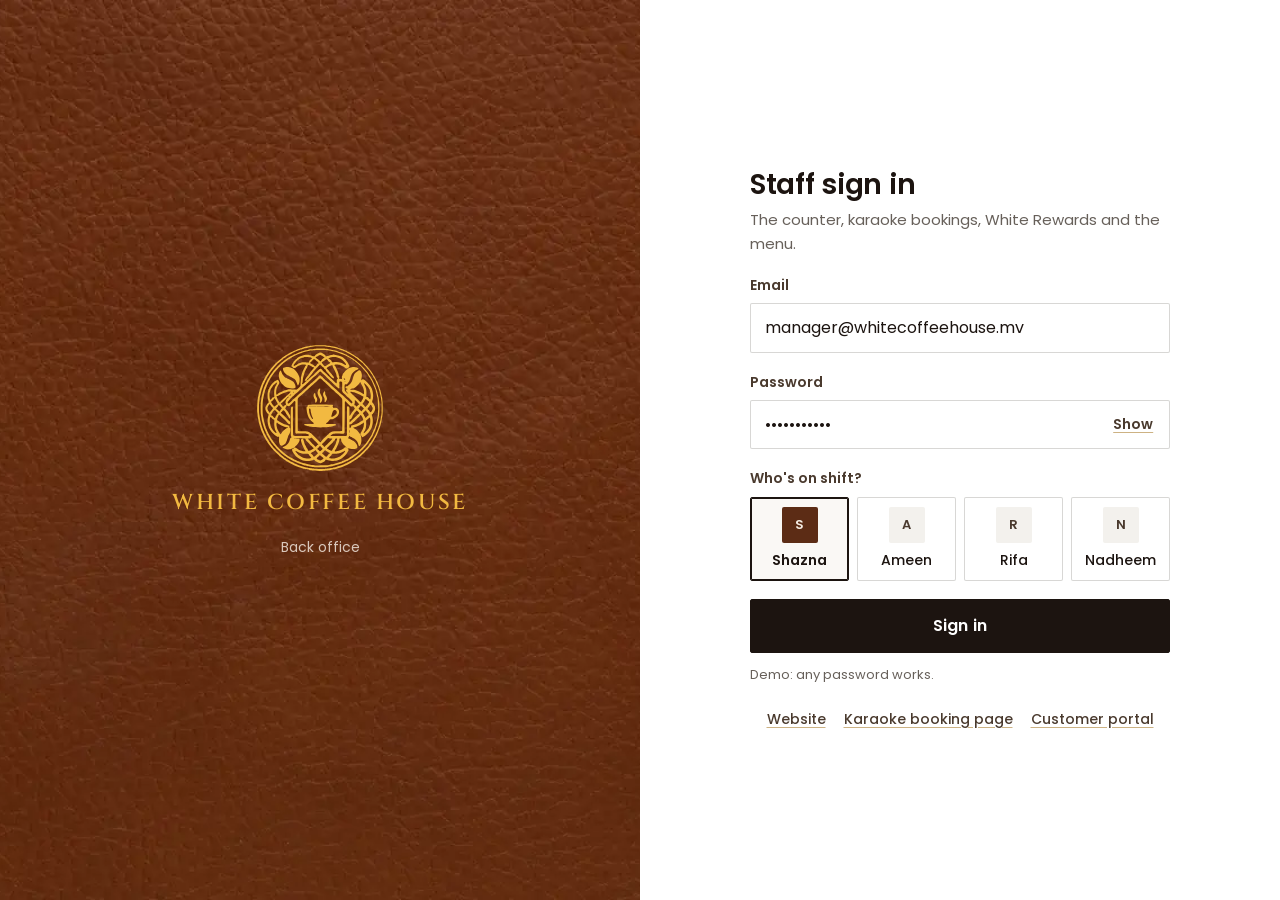
==== commit 4d8ad6d3: "v2: real menu and photos from the printed menu, leather + gold brand look, karaoke room booking (pub" ====
--- a/admin/index.html
+++ b/admin/index.html
@@ -4,9 +4,9 @@
   <meta charset="utf-8">
   <meta name="viewport" content="width=device-width, initial-scale=1, viewport-fit=cover">
   <meta name="robots" content="noindex">
-  <meta name="theme-color" content="#FBF8F2">
-  <title>Admin — White Coffee House</title>
-  <meta name="description" content="Back office for White Coffee House: the counter, White Rewards members, rewards, menu, offers and programme settings.">
+  <meta name="theme-color" content="#4A2311">
+  <title>Back office · White Coffee House</title>
+  <meta name="description" content="Back office for White Coffee House: the counter, karaoke room bookings, White Rewards members, rewards, menu, offers and programme settings.">
   <link rel="icon" href="../assets/img/logo-mark.svg" type="image/svg+xml">
   <link rel="stylesheet" href="../assets/css/base.css">
   <link rel="stylesheet" href="admin.css">
@@ -16,14 +16,17 @@
 
   <!-- Staff sign in -->
   <div class="signin" id="signin" hidden>
-    <div class="signin-inner">
+    <div class="signin-cover on-leather">
       <a class="signin-brand" href="../" aria-label="White Coffee House website">
-        <img src="../assets/img/logo-mark.svg" alt="" width="76" height="76">
+        <span class="mark mark--xl" aria-hidden="true"></span>
         <span class="wordmark signin-wordmark">White Coffee House</span>
       </a>
-      <form class="card signin-card" id="signin-form" novalidate>
-        <h1 class="display signin-title">Staff sign in</h1>
-        <p class="signin-lede">The back office for the counter, White Rewards and the menu.</p>
+      <p class="signin-cover-txt">Back office</p>
+    </div>
+    <div class="signin-main">
+      <form class="signin-form" id="signin-form" novalidate>
+        <h1 class="signin-title">Staff sign in</h1>
+        <p class="signin-lede">The counter, karaoke bookings, White Rewards and the menu.</p>
         <div class="field">
           <label for="si-email">Email</label>
           <input class="input" id="si-email" name="email" type="email" value="manager@whitecoffeehouse.mv" autocomplete="username" spellcheck="false">
@@ -41,11 +44,11 @@
         </fieldset>
         <p class="form-error" id="si-error" role="alert" hidden></p>
         <button class="btn btn--lg btn--block" type="submit">Sign in</button>
-        <p class="demo-note signin-demo">This is a demo — any password works.</p>
+        <p class="demo-note signin-demo">Demo: any password works.</p>
       </form>
       <p class="signin-links">
-        <a href="../">Back to the website</a>
-        <span aria-hidden="true">·</span>
+        <a href="../">Website</a>
+        <a href="../karaoke/">Karaoke booking page</a>
         <a href="../portal/">Customer portal</a>
       </p>
     </div>
@@ -53,30 +56,32 @@
 
   <!-- Back office -->
   <div class="app" id="app" hidden>
-    <aside class="sidebar" aria-label="Admin">
+    <aside class="sidebar on-leather" aria-label="Back office">
       <a class="side-brand" href="#dashboard">
-        <img src="../assets/img/logo-mark.svg" alt="" width="42" height="42">
+        <span class="mark mark--md" aria-hidden="true"></span>
         <span class="side-brand-txt">
-          <span class="brand__name">White Coffee House</span>
-          <span class="side-sub">Admin</span>
+          <span class="wordmark side-wordmark">White Coffee House</span>
+          <span class="side-sub">Back office</span>
         </span>
       </a>
       <nav class="side-nav" id="side-nav" aria-label="Sections"></nav>
       <div class="side-foot">
+        <p class="side-foot-h">Open in a new tab</p>
         <a class="side-link" href="../" target="_blank" rel="noopener" id="side-site"></a>
+        <a class="side-link" href="../karaoke/" target="_blank" rel="noopener" id="side-karaoke"></a>
         <a class="side-link" href="../portal/" target="_blank" rel="noopener" id="side-portal"></a>
         <div class="side-user">
           <span class="avatar" data-staff-initials aria-hidden="true"></span>
           <span class="side-user-txt"><strong data-staff-name></strong><span>On shift</span></span>
-          <button class="icon-btn" type="button" data-act="signout" id="side-signout" aria-label="Sign out"></button>
+          <button class="side-out" type="button" data-act="signout" id="side-signout" aria-label="Sign out"></button>
         </div>
       </div>
     </aside>
 
-    <header class="topbar">
-      <a class="topbar-brand" href="#dashboard" aria-label="White Coffee House admin — dashboard">
-        <img src="../assets/img/logo-mark.svg" alt="" width="34" height="34">
-        <span class="topbar-txt" aria-hidden="true"><span class="brand__name">White Coffee House</span><span class="topbar-sub">Admin</span></span>
+    <header class="topbar on-leather">
+      <a class="topbar-brand" href="#dashboard" aria-label="White Coffee House back office, dashboard">
+        <span class="mark mark--sm" aria-hidden="true"></span>
+        <span class="topbar-txt" aria-hidden="true"><span class="wordmark">White Coffee House</span><span class="topbar-sub">Back office</span></span>
       </a>
       <a class="codes-pill" href="#counter" id="codes-pill" hidden></a>
       <button class="avatar-btn" type="button" data-act="more" id="topbar-user" aria-haspopup="dialog"></button>
--- a/assets/css/base.css
+++ b/assets/css/base.css
@@ -4,15 +4,19 @@
    portal.css / admin.css and must build on these tokens, not redefine them.
    ========================================================================== */
 
-@import url("https://fonts.googleapis.com/css2?family=Cinzel:wght@500;600&family=Kalnia:wght@300;400;500&family=Manrope:wght@400;500;600;700&display=swap");
+@import url("https://fonts.googleapis.com/css2?family=Cinzel:wght@500;600&family=Kalnia:wght@300;400;500&family=Poppins:wght@300;400;500;600&display=swap");
 
 :root {
-  /* Surfaces — warm whites, never pure grey */
-  --paper: #FBF8F2;        /* page background */
+  /* Surfaces: it is WHITE Coffee House. Pure white pages, marble-stone for the odd band, leather for dark bands. */
+  --paper: #FFFFFF;        /* page background */
   --white: #FFFFFF;        /* cards, porcelain */
-  --cream: #F4EEE3;        /* alt section background */
-  --sand: #E9E0D0;         /* hairlines on cream, inactive fills */
+  --cream: #F3F1ED;        /* "stone": marble-grey band, used sparingly (NOT a cream page) */
+  --sand: #E4E0D9;         /* hairlines on stone, inactive fills */
   --latte: #D9C7A7;        /* soft milk-coffee tone */
+  --leather: #5C2C15;      /* their menu cover */
+  --leather-deep: #3A1B0C;
+  --leather-img: url("../img/menu/leather-1200.webp");
+  --gold-bright: #F2B941;  /* the foil gold on their menu cover: use on leather only */
 
   /* Brand gold — from the logo + posters */
   --gold-100: #F3EAD8;
@@ -23,9 +27,9 @@
   --gold-grad: linear-gradient(135deg, #C8AD74 0%, #A8884F 45%, #8A6C3A 100%);
 
   /* Coffee + ink */
-  --espresso: #2B211A;     /* primary text */
+  --espresso: #1C1410;     /* primary text */
   --roast: #4A3A2E;        /* secondary dark */
-  --muted: #6F6357;        /* secondary text (4.9:1 on paper) */
+  --muted: #67605A;        /* secondary text (6:1 on white) */
   --faint: #9A8F82;        /* tertiary text, large only */
   --line: rgba(43, 33, 26, 0.10);
   --line-strong: rgba(43, 33, 26, 0.18);
@@ -38,7 +42,7 @@
   /* Type */
   --font-display: "Kalnia", "Times New Roman", serif;   /* headings — matches the "Opening Soon" poster */
   --font-mark: "Cinzel", "Trajan Pro", serif;           /* wordmark caps only */
-  --font-body: "Manrope", system-ui, -apple-system, "Segoe UI", sans-serif;
+  --font-body: "Poppins", system-ui, -apple-system, "Segoe UI", sans-serif;   /* their menu + poster body face */
 
   --fs-xs: 0.8125rem;   /* 13 */
   --fs-sm: 0.875rem;    /* 14 */
@@ -54,13 +58,13 @@
   --section: clamp(4.5rem, 3rem + 7vw, 9rem);
   --max: 1240px;
   --measure: 38rem;
-  --r-sm: 8px;
-  --r-md: 14px;
-  --r-lg: 22px;
-  --r-pill: 999px;
-  --shadow-sm: 0 1px 2px rgba(43, 33, 26, 0.06), 0 2px 8px rgba(43, 33, 26, 0.04);
-  --shadow-md: 0 2px 6px rgba(43, 33, 26, 0.05), 0 12px 32px rgba(43, 33, 26, 0.08);
-  --shadow-lg: 0 4px 12px rgba(43, 33, 26, 0.06), 0 30px 60px rgba(43, 33, 26, 0.12);
+  --r-sm: 2px;             /* squarer, printed-menu feel: no pills, no bubbly cards */
+  --r-md: 4px;
+  --r-lg: 6px;
+  --r-pill: 2px;           /* buttons were pills; now crisp */
+  --shadow-sm: 0 1px 2px rgba(28, 20, 16, 0.06);
+  --shadow-md: 0 1px 2px rgba(28, 20, 16, 0.05), 0 8px 24px rgba(28, 20, 16, 0.07);
+  --shadow-lg: 0 2px 6px rgba(28, 20, 16, 0.06), 0 24px 48px rgba(28, 20, 16, 0.12);
 
   /* Motion */
   --ease-out: cubic-bezier(0.22, 1, 0.36, 1);
@@ -100,7 +104,9 @@
 .display { font-family: var(--font-display); font-weight: 400; letter-spacing: -0.01em; color: var(--gold); }
 .wordmark { font-family: var(--font-mark); font-weight: 600; letter-spacing: 0.06em; color: var(--gold); text-transform: uppercase; }
 .lede { font-size: var(--fs-md); color: var(--muted); max-width: var(--measure); }
-.label { font-size: var(--fs-sm); font-weight: 600; color: var(--gold-ink); }  /* sentence case, never tracked caps */
+.label { font-size: var(--fs-sm); font-weight: 500; color: var(--gold-ink); }  /* sentence case, never tracked caps */
+.on-leather { background: var(--leather) var(--leather-img) center / cover; color: #F7EFE6; }
+.on-leather .display, .on-leather .wordmark { color: var(--gold-bright); }
 .muted { color: var(--muted); }
 .num { font-variant-numeric: tabular-nums; }
 .visually-hidden { position: absolute !important; width: 1px; height: 1px; padding: 0; margin: -1px; overflow: hidden; clip: rect(0 0 0 0); white-space: nowrap; border: 0; }
@@ -115,7 +121,7 @@
   min-height: 44px; padding: 0.7rem 1.35rem;
   border: 1px solid var(--btn-bd); border-radius: var(--r-pill);
   background: var(--btn-bg); color: var(--btn-fg);
-  font-size: var(--fs-sm); font-weight: 600; line-height: 1; text-decoration: none; white-space: nowrap;
+  font-size: var(--fs-sm); font-weight: 500; letter-spacing: .01em; line-height: 1; text-decoration: none; white-space: nowrap;
   transition: background-color .25s var(--ease-out), color .25s var(--ease-out), border-color .25s var(--ease-out), transform .25s var(--ease-out), box-shadow .25s var(--ease-out);
 }
 .btn:hover { --btn-bg: var(--roast); --btn-bd: var(--roast); }
@@ -141,7 +147,7 @@
 
 /* ---------- Surfaces ---------- */
 .card { background: var(--white); border: 1px solid var(--line); border-radius: var(--r-md); box-shadow: var(--shadow-sm); }
-.chip { display: inline-flex; align-items: center; gap: .35rem; padding: .25rem .65rem; border-radius: var(--r-pill); background: var(--gold-100); color: var(--gold-ink); font-size: var(--fs-xs); font-weight: 600; }
+.chip { display: inline-flex; align-items: center; gap: .35rem; padding: .2rem .5rem; border-radius: var(--r-sm); background: transparent; border: 1px solid var(--gold-300); color: var(--gold-ink); font-size: var(--fs-xs); font-weight: 500; }
 .hr { height: 1px; background: var(--line); border: 0; margin: 0; }
 
 /* ---------- Brand lockup (header/footer) ---------- */
--- a/admin/admin.css
+++ b/admin/admin.css
@@ -1,35 +1,49 @@
 /* ==========================================================================
-   White Coffee House — Admin portal
-   Builds on assets/css/base.css tokens. Calm back office: Manrope for all UI,
-   Kalnia only for the sign-in heading and the dashboard greeting.
+   White Coffee House: back office
+   Builds on assets/css/base.css (v2 tokens). Plain and glanceable: white
+   page, 1px rules instead of shadows, 2px corners, Poppins throughout.
+   Leather + gold foil only where the brand lives: the sidebar, the phone top
+   bar and the sign-in cover, like the cover of their printed menu.
    ========================================================================== */
 
 :root {
-  --side-w: 264px;
-  --topbar-h: 60px;
-  --tabbar-h: 68px;
-  --warn-ink: #8A5E12;          /* warn that passes 4.5:1 for small text */
-  --ok-tint: #E7F0E9;
-  --bad-tint: #F7E7E2;
-  --warn-tint: #F6ECD8;
-}
+  --side-w: 252px;
+  --topbar-h: 56px;
+  --tabbar-h: 62px;
+  --px: 16px;                    /* page side padding; sticky bars bleed by this much */
+  --rule: #E2DCD3;               /* panel borders */
+  --rule-soft: #EDE9E3;          /* rows inside a panel */
+  --stone: var(--cream);         /* #F3F1ED, the odd band */
+  --tint: #FAF8F5;               /* hover, edit rows */
+  --ok-ink: #2F6040;
+  --warn-ink: #8A5E12;
+  --ok-tint: #EAF2EC;
+  --bad-tint: #F7E9E5;
+  --cream-on-leather: #F7EFE6;
+}
+@media (min-width: 1024px) { :root { --px: clamp(24px, 2.6vw, 44px); } }
 
 [hidden] { display: none !important; }
 html:has(dialog[open]) { overflow: hidden; }
-/* Keyboard focus never lands under the sticky top bar, tab bar or the sticky Add visit button. */
+/* Keyboard focus never lands under the sticky top bar, the tab bar or the Add visit band. */
 html { scroll-padding: calc(var(--topbar-h) + 16px) 0 calc(var(--tabbar-h) + 96px); }
 @media (min-width: 1024px) { html { scroll-padding: 24px 0 96px; } }
-body.admin { min-height: 100vh; min-height: 100dvh; }
+body.admin { min-height: 100vh; min-height: 100dvh; background: var(--paper); font-size: 15px; }
 [tabindex="-1"]:focus { outline: none; }
+:focus-visible { outline: 2px solid var(--espresso); outline-offset: 2px; border-radius: var(--r-sm); }
 
 .ic { width: 20px; height: 20px; flex: none; }
 .ic-sm { width: 16px; height: 16px; flex: none; }
 .btn .ic { width: 18px; height: 18px; margin-left: -2px; }
 .num { font-variant-numeric: tabular-nums; }
 .nowrap { white-space: nowrap; }
+.strong { font-weight: 600; }
+.d-block { display: block; }
 .gold-ink { color: var(--gold-ink); }
+.ok-ink { color: var(--ok-ink); font-weight: 600; }
 .warn-ink { color: var(--warn-ink); font-weight: 600; }
 .is-bad { color: var(--bad); font-weight: 600; }
+.muted { color: var(--muted); }
 
 .skip-link {
   position: absolute; left: 12px; top: -80px; z-index: 100;
@@ -38,208 +52,235 @@
 }
 .skip-link:focus { top: 12px; }
 
-/* ---------- Buttons (additions) ---------- */
-.btn--lg { min-height: 54px; padding: .9rem 1.5rem; font-size: 1rem; }
+/* Brand mark recoloured from the mono logo, so it can be foil gold on leather. */
+.mark {
+  display: block; flex: none; background: var(--gold-bright);
+  -webkit-mask: url("../assets/img/logo-mark-mono.svg") center / contain no-repeat;
+  mask: url("../assets/img/logo-mark-mono.svg") center / contain no-repeat;
+}
+.mark--sm { width: 32px; height: 32px; }
+.mark--md { width: 42px; height: 42px; }
+.mark--xl { width: 104px; height: 104px; }
+
+/* ---------- Buttons ---------- */
+.btn { font-weight: 500; }
+.btn--sm { min-height: 40px; padding: .5rem .9rem; font-size: var(--fs-sm); }
+.btn--lg { min-height: 54px; padding: .9rem 1.5rem; font-size: 1rem; font-weight: 600; }
 .btn--block { width: 100%; }
+.btn--ghost { background: var(--white); }
+.btn--ghost:hover { --btn-bg: var(--tint); --btn-bd: var(--muted); }
 .btn--danger { --btn-bg: var(--bad); --btn-bd: var(--bad); --btn-fg: #fff; }
 .btn--danger:hover { --btn-bg: #8C3524; --btn-bd: #8C3524; --btn-fg: #fff; }
-.btn--danger-ghost { --btn-bg: transparent; --btn-fg: var(--bad); --btn-bd: rgba(167, 67, 47, .35); }
+.btn--danger-ghost { --btn-bg: var(--white); --btn-fg: var(--bad); --btn-bd: rgba(167, 67, 47, .4); }
 .btn--danger-ghost:hover { --btn-bg: var(--bad-tint); --btn-bd: var(--bad); --btn-fg: var(--bad); }
-.btn--ghost { background: var(--white); }
-.btn--ghost:hover { --btn-bg: var(--paper); }
 .btn:disabled { opacity: .45; pointer-events: none; }
 
 .icon-btn {
-  width: 40px; height: 40px; flex: none; display: grid; place-items: center; padding: 0;
-  border-radius: 50%; border: 1px solid var(--line-strong); background: var(--white); color: var(--roast);
-  transition: border-color .2s, color .2s, background-color .2s;
-}
-.icon-btn:hover { border-color: var(--gold-300); color: var(--espresso); background: var(--paper); }
+  width: 44px; height: 44px; flex: none; display: grid; place-items: center; padding: 0;
+  border-radius: var(--r-sm); border: 1px solid var(--rule); background: var(--white); color: var(--roast);
+  transition: border-color .2s, background-color .2s;
+}
+.icon-btn:hover { border-color: var(--line-strong); background: var(--tint); color: var(--espresso); }
 
 .link-btn {
-  padding: 0; border: 0; background: none; font: inherit; font-weight: 700; color: var(--espresso); cursor: pointer;
-  text-decoration: underline; text-decoration-color: var(--gold-200); text-decoration-thickness: 1.5px; text-underline-offset: 3px;
-  transition: text-decoration-color .2s;
-}
-.link-btn:hover { text-decoration-color: var(--gold); }
-
-/* ---------- Form additions ---------- */
-.field { align-content: start; }   /* grid rows inside a stretched field must not grow */
-.field-label { font-size: var(--fs-sm); font-weight: 600; color: var(--roast); }
-.opt { font-weight: 500; color: var(--muted); }
-.form-error { color: var(--bad); font-size: var(--fs-sm); font-weight: 600; }
-.input[aria-invalid="true"] { border-color: var(--bad); }
+  padding: 0; border: 0; background: none; font: inherit; font-weight: 600; color: var(--espresso); cursor: pointer; text-align: left;
+  text-decoration: underline; text-decoration-color: var(--gold-300); text-decoration-thickness: 1px; text-underline-offset: 3px;
+}
+.link-btn:hover { text-decoration-color: var(--espresso); }
+a { text-underline-offset: 3px; }
+
+/* ---------- Forms ---------- */
+.field { align-content: start; }
+.field > label, .field-label { font-size: var(--fs-sm); font-weight: 600; color: var(--roast); }
+.opt { font-weight: 400; color: var(--muted); }
+.form-error, .field-error { color: var(--bad); font-size: var(--fs-sm); font-weight: 600; }
+.field-error { margin-top: 2px; }
+.input[aria-invalid="true"], .select[aria-invalid="true"] { border-color: var(--bad); box-shadow: inset 0 0 0 1px var(--bad); }
+.input:focus, .select:focus, .textarea:focus { border-color: var(--espresso); box-shadow: 0 0 0 3px var(--gold-100); }
+.input:disabled, .select:disabled { background: var(--tint); color: var(--muted); }
 .select {
-  appearance: none; -webkit-appearance: none; cursor: pointer;
-  padding-right: 2.4rem;
-  background: var(--white) url("data:image/svg+xml,%3Csvg xmlns='http://www.w3.org/2000/svg' viewBox='0 0 24 24' fill='none' stroke='%236F6357' stroke-width='1.8' stroke-linecap='round' stroke-linejoin='round'%3E%3Cpath d='m6 9 6 6 6-6'/%3E%3C/svg%3E") no-repeat right .8rem center / 16px;
+  appearance: none; -webkit-appearance: none; cursor: pointer; padding-right: 2.4rem;
+  background: var(--white) url("data:image/svg+xml,%3Csvg xmlns='http://www.w3.org/2000/svg' viewBox='0 0 24 24' fill='none' stroke='%2367605A' stroke-width='1.8' stroke-linecap='round' stroke-linejoin='round'%3E%3Cpath d='m6 9 6 6 6-6'/%3E%3C/svg%3E") no-repeat right .8rem center / 16px;
 }
 .textarea { resize: vertical; min-height: 84px; line-height: 1.5; }
-.input--big { min-height: 58px; font-size: 1.5rem; font-weight: 700; font-variant-numeric: tabular-nums; }
+.input--big { min-height: 58px; font-size: 1.6rem; font-weight: 600; font-variant-numeric: tabular-nums; }
 .form-grid { display: grid; gap: 14px; grid-template-columns: minmax(0, 1fr); }
 @media (min-width: 560px) {
   .form-grid { grid-template-columns: repeat(2, minmax(0, 1fr)); }
   .span-2 { grid-column: 1 / -1; }
 }
-.prefix-input, .money, .code-field, .mult { position: relative; }
+.prefix-input, .money, .code-field { position: relative; }
 .prefix-input > span, .money > span, .code-field > span {
   position: absolute; left: 14px; top: 50%; transform: translateY(-50%);
-  font-weight: 700; color: var(--muted); font-size: var(--fs-sm); pointer-events: none;
-}
-.prefix-input .input { padding-left: 58px; }
-.money .input { padding-left: 58px; }
-.money--sm .input { min-height: 46px; font-size: 1.125rem; font-weight: 700; }
+  font-weight: 600; color: var(--muted); font-size: var(--fs-sm); pointer-events: none;
+}
+.prefix-input .input, .money .input { padding-left: 58px; }
+.money .input--big { padding-left: 66px; }
+.money--sm .input { font-size: 1.125rem; font-weight: 600; }
 .bday { display: grid; grid-template-columns: minmax(0, 1fr) minmax(0, 1.5fr); gap: 8px; }
-
-/* Toggle switch (button role=switch) */
+.unit-input { position: relative; }
+.unit-input > span { position: absolute; top: 50%; transform: translateY(-50%); pointer-events: none; font-size: var(--fs-sm); font-weight: 600; color: var(--muted); }
+.unit-input--pre > span { left: 14px; }
+.unit-input--pre .input { padding-left: 58px; }
+.unit-input--suf > span { right: 14px; }
+.unit-input--suf .input { padding-right: 4.6rem; }
+
+/* Search fields: our own quiet clear button instead of the browser's blue one. */
+.search { position: relative; min-width: 0; }
+.search > .ic { position: absolute; left: 14px; top: 50%; transform: translateY(-50%); color: var(--muted); pointer-events: none; }
+.search .input { padding-left: 44px; min-height: 48px; }
+.search .input::-webkit-search-cancel-button {
+  -webkit-appearance: none; appearance: none; width: 18px; height: 18px; margin-right: 2px; cursor: pointer; background: var(--muted);
+  -webkit-mask: url("data:image/svg+xml,%3Csvg xmlns='http://www.w3.org/2000/svg' viewBox='0 0 24 24' fill='none' stroke='%23000' stroke-width='2.2' stroke-linecap='round'%3E%3Cpath d='M6.5 6.5l11 11M17.5 6.5l-11 11'/%3E%3C/svg%3E") center / contain no-repeat;
+  mask: url("data:image/svg+xml,%3Csvg xmlns='http://www.w3.org/2000/svg' viewBox='0 0 24 24' fill='none' stroke='%23000' stroke-width='2.2' stroke-linecap='round'%3E%3Cpath d='M6.5 6.5l11 11M17.5 6.5l-11 11'/%3E%3C/svg%3E") center / contain no-repeat;
+}
+.search .input::-webkit-search-cancel-button:hover { background: var(--espresso); }
+.search--sm .input { min-height: 40px; padding-top: .45rem; padding-bottom: .45rem; font-size: 15px; }
+.search--sm > .ic { width: 18px; height: 18px; left: 12px; }
+.search--sm .input { padding-left: 38px; }
+
+/* Toggle: a crisp rectangle. The state text next to it is its <label>, so the whole row is the target. */
 .switch {
-  position: relative; flex: none; width: 48px; height: 28px; padding: 0;
-  border: 0; border-radius: 14px; background: #D3C6B3; cursor: pointer;
-  transition: background-color .22s var(--ease-out);
-}
-.switch i {
-  position: absolute; top: 3px; left: 3px; width: 22px; height: 22px; border-radius: 50%;
-  background: #fff; box-shadow: 0 1px 3px rgba(43, 33, 26, .28);
-  transition: transform .26s var(--ease-out);
-}
-.switch[aria-checked="true"] { background: var(--gold); }
-.switch[aria-checked="true"] i { transform: translateX(20px); }
-.switch-state { font-size: var(--fs-sm); font-weight: 600; color: var(--muted); white-space: nowrap; }
-.switch-row {
-  display: flex; align-items: center; gap: 14px; padding: 12px 14px;
-  border-radius: 12px; background: var(--paper); border: 1px solid var(--line);
-}
-.switch-row .hint { display: block; }
-.switch-label { display: block; font-weight: 700; font-size: .9375rem; }
-
-/* Segmented buttons */
-.seg {
-  display: inline-flex; gap: 2px; padding: 3px; max-width: 100%; overflow-x: auto; scrollbar-width: none;
-  border-radius: 12px; background: var(--white); border: 1px solid var(--line-strong);
-}
+  position: relative; flex: none; width: 44px; height: 26px; padding: 0;
+  border: 0; border-radius: var(--r-sm); background: #CBC3B8; cursor: pointer;
+  transition: background-color .2s var(--ease-out);
+}
+.switch::before { content: ""; position: absolute; inset: -9px -4px; }
+.switch i { position: absolute; top: 3px; left: 3px; width: 20px; height: 20px; border-radius: 1px; background: #fff; transition: transform .22s var(--ease-out); }
+.switch[aria-checked="true"] { background: var(--leather); }
+.switch[aria-checked="true"] i { transform: translateX(18px); }
+.switch-state { font-size: var(--fs-sm); font-weight: 600; color: var(--muted); white-space: nowrap; cursor: pointer; padding: 10px 0; }
+.switch-row { display: flex; align-items: center; gap: 14px; padding: 12px 0; border-top: 1px solid var(--rule-soft); border-bottom: 1px solid var(--rule-soft); }
+.switch-row-txt { display: grid; cursor: pointer; }
+.switch-label { font-weight: 600; font-size: .9375rem; }
+
+/* Segmented control */
+.seg { display: inline-flex; max-width: 100%; overflow-x: auto; scrollbar-width: none; border: 1px solid var(--line-strong); border-radius: var(--r-sm); background: var(--white); }
 .seg::-webkit-scrollbar { display: none; }
 .seg-btn {
   display: inline-flex; align-items: center; justify-content: center; gap: .4rem; flex: none;
-  min-height: 38px; padding: 0 .85rem; border: 0; border-radius: 9px; background: none;
-  font-size: var(--fs-sm); font-weight: 600; color: var(--muted); white-space: nowrap;
-  transition: background-color .2s, color .2s;
-}
-.seg-btn:hover { color: var(--espresso); }
+  min-height: 40px; padding: 0 .9rem; border: 0; border-left: 1px solid var(--rule); background: none;
+  font-size: var(--fs-sm); font-weight: 500; color: var(--roast); white-space: nowrap;
+}
+.seg-btn:first-child { border-left: 0; }
+.seg-btn:hover { background: var(--tint); }
 .seg-btn[aria-pressed="true"] { background: var(--espresso); color: var(--paper); }
 .seg-btn .ic { width: 16px; height: 16px; }
-.seg-n { font-size: var(--fs-xs); opacity: .72; font-variant-numeric: tabular-nums; }
+.seg-n { font-size: var(--fs-xs); opacity: .7; font-variant-numeric: tabular-nums; }
 .seg--2 { display: grid; grid-template-columns: 1fr 1fr; width: 100%; }
 .seg--2 .seg-btn { min-width: 0; padding-inline: .6rem; }
-@container mp (max-width: 300px) { .seg--2 .seg-btn .ic { display: none; } }
-
-/* Chip buttons */
-.chips { display: flex; flex-wrap: wrap; gap: 8px; }
+
+/* Underlined tabs (sections, menu groups). Text, not pills. */
+.utabs { display: flex; gap: 2px; border-bottom: 1px solid var(--rule); overflow-x: auto; scrollbar-width: none; }
+.utabs::-webkit-scrollbar { display: none; }
+.utab {
+  flex: none; display: inline-flex; align-items: center; min-height: 44px; padding: 0 .85rem; margin-bottom: -1px;
+  border: 0; border-bottom: 2px solid transparent; background: none; color: var(--muted);
+  font-size: .9375rem; font-weight: 500; white-space: nowrap; text-decoration: none;
+}
+.utab:hover { color: var(--espresso); }
+.utab[aria-pressed="true"], .utab[aria-current] { color: var(--espresso); border-bottom-color: var(--leather); font-weight: 600; }
+.utabs--page { margin-top: -6px; }
+
+/* Reason buttons on the adjust form */
+.chips { display: flex; flex-wrap: wrap; gap: 6px; }
 .chip-btn {
-  display: inline-flex; align-items: center; gap: .5rem; min-height: 40px; padding: 0 .8rem;
-  border: 1px solid var(--line-strong); border-radius: 10px; background: var(--white);
-  font-size: var(--fs-sm); font-weight: 600; color: var(--espresso); text-align: left;
-  transition: border-color .18s, background-color .18s, transform .12s;
-}
-.chip-btn:hover { border-color: var(--gold-300); background: #FFFCF6; }
-.chip-btn:active { transform: scale(.97); }
-.chip-btn[aria-pressed="true"] { border-color: var(--gold); background: var(--gold-100); }
-.chip-btn:disabled { cursor: not-allowed; opacity: .5; transform: none; }
-.chip-sub { font-size: var(--fs-xs); font-weight: 700; color: var(--gold-ink); }
-.cat-tab {
-  flex: none; min-height: 36px; padding: 0 .9rem; border-radius: var(--r-pill);
-  border: 1px solid var(--line-strong); background: var(--white);
-  font-size: var(--fs-sm); font-weight: 600; color: var(--roast); white-space: nowrap;
-  transition: background-color .2s, color .2s, border-color .2s;
-}
-.cat-tab:hover { border-color: var(--gold-300); }
-.cat-tab[aria-pressed="true"] { background: var(--espresso); border-color: var(--espresso); color: var(--paper); }
-
-/* People + tiers */
+  display: inline-flex; align-items: center; gap: .45rem; min-height: 40px; padding: 0 .8rem;
+  border: 1px solid var(--rule); border-radius: var(--r-sm); background: var(--white);
+  font-size: var(--fs-sm); font-weight: 500; color: var(--espresso);
+}
+.chip-btn:hover { border-color: var(--line-strong); background: var(--tint); }
+.chip-btn[aria-pressed="true"] { border-color: var(--espresso); box-shadow: inset 0 0 0 1px var(--espresso); }
+.chip-sub { font-size: var(--fs-xs); font-weight: 600; color: var(--gold-ink); }
+
+/* ---------- People, tiers, statuses: plain text with a small swatch ---------- */
 .avatar {
-  width: 36px; height: 36px; flex: none; display: grid; place-items: center; border-radius: 50%;
-  background: var(--cream); color: var(--gold-ink); font-size: var(--fs-xs); font-weight: 700; letter-spacing: .02em;
-}
-.avatar--lg { width: 52px; height: 52px; font-size: 1rem; }
-.tier {
-  display: inline-flex; align-items: center; gap: .4rem; flex: none;
-  padding: .18rem .62rem .18rem .5rem; border-radius: var(--r-pill); border: 1px solid transparent;
-  font-size: var(--fs-xs); font-weight: 700; line-height: 1.45; white-space: nowrap;
-}
-.tier i { width: 8px; height: 8px; border-radius: 50%; }
-.tier--house { background: var(--cream); color: var(--roast); }
+  width: 36px; height: 36px; flex: none; display: grid; place-items: center; border-radius: var(--r-sm);
+  background: var(--stone); color: var(--roast); font-size: var(--fs-xs); font-weight: 600;
+}
+.avatar--lg { width: 48px; height: 48px; font-size: .9375rem; }
+.tier { display: inline-flex; align-items: center; gap: .4rem; flex: none; font-size: var(--fs-xs); font-weight: 600; line-height: 1.4; white-space: nowrap; }
+.tier i { width: 9px; height: 9px; border-radius: 1px; }
+.tier--house { color: var(--roast); }
 .tier--house i { background: var(--latte); }
-.tier--gold { background: var(--gold-100); color: var(--gold-ink); }
+.tier--gold { color: var(--gold-ink); }
 .tier--gold i { background: var(--gold); }
-.tier--white { background: var(--white); color: var(--espresso); border-color: var(--gold-300); }
-.tier--white i { background: #fff; box-shadow: 0 0 0 1.5px var(--gold); }
-
-.status { display: inline-flex; align-items: center; padding: .15rem .6rem; border-radius: var(--r-pill); font-size: var(--fs-xs); font-weight: 700; white-space: nowrap; }
-.status--ready { background: var(--white); color: var(--gold-ink); box-shadow: inset 0 0 0 1px var(--gold-300); }
-.status--served { background: var(--ok-tint); color: var(--ok); }
-.status--expired { background: var(--warn-tint); color: var(--warn-ink); }
-.status--cancelled { background: var(--cream); color: var(--muted); }
-.status-dot { display: inline-block; width: 8px; height: 8px; border-radius: 50%; background: var(--faint); }
+.tier--white { color: var(--espresso); }
+.tier--white i { background: #fff; box-shadow: inset 0 0 0 1.5px var(--gold); }
+
+.st, .status { display: inline-flex; align-items: center; gap: .4rem; font-size: var(--fs-xs); font-weight: 600; line-height: 1.4; white-space: nowrap; }
+.st::before, .status::before { content: ""; width: 8px; height: 8px; border-radius: 1px; background: currentColor; }
+.st--confirmed { color: var(--roast); }
+.st--checked-in { color: var(--ok-ink); }
+.st--completed, .st--cancelled, .status--cancelled { color: var(--muted); }
+.st--cancelled::before, .status--cancelled::before { background: none; box-shadow: inset 0 0 0 1.5px currentColor; }
+.st--no-show { color: var(--bad); }
+.st--ready, .status--ready { color: var(--gold-ink); }
+.st--served, .status--served { color: var(--ok-ink); }
+.st--expired, .status--expired { color: var(--warn-ink); }
+.status-dot { display: inline-block; width: 8px; height: 8px; border-radius: 1px; background: var(--faint); }
 .status-dot.is-open { background: var(--ok); }
 
 /* Coffee card cups */
-.cups { list-style: none; margin: 0; padding: 0; display: flex; flex-wrap: wrap; gap: 4px; }
-.cup-ic { width: 26px; height: 26px; display: block; }
+.cups { list-style: none; margin: 0; padding: 0; display: flex; flex-wrap: wrap; gap: 3px; }
+.cup-ic { width: 24px; height: 24px; display: block; }
 .cup .cup-body { fill: none; stroke: var(--gold-300); stroke-width: 1.6; stroke-linejoin: round; }
 .cup .cup-handle { fill: none; stroke: var(--gold-300); stroke-width: 1.6; stroke-linecap: round; }
 .cup.is-on .cup-body { fill: var(--gold); stroke: var(--gold); }
 .cup.is-on .cup-handle { stroke: var(--gold); }
 .cups--sm { gap: 1px; flex-wrap: nowrap; }
-.cups--sm .cup-ic { width: 20px; height: 20px; }
-.cups--lg { gap: 6px; justify-content: center; }
-.cups--lg .cup-ic { width: 30px; height: 30px; }
+.cups--sm .cup-ic { width: 19px; height: 19px; }
+/* Big card = paper stamp card: even rows (10 = 2 × 5), never one cup alone on a line. */
+.cups--lg { display: grid; grid-template-columns: repeat(var(--cols, 5), 32px); gap: 8px; justify-content: center; }
+.cups--lg .cup-ic { width: 32px; height: 32px; }
 
 /* ==========================================================================
    Sign in
    ========================================================================== */
-.signin {
-  min-height: 100vh; min-height: 100dvh; display: grid; place-items: center;
-  padding: calc(28px + env(safe-area-inset-top)) 16px calc(28px + env(safe-area-inset-bottom));
-  background:
-    radial-gradient(90% 55% at 50% 0%, #FFFFFF 0%, rgba(255, 255, 255, 0) 70%),
-    var(--paper);
-}
-.signin-inner { width: 100%; max-width: 440px; display: grid; gap: 22px; justify-items: center; }
-.signin-brand { display: grid; justify-items: center; gap: 12px; text-decoration: none; }
-.signin-brand img { width: 76px; height: 76px; }
-.signin-wordmark { font-size: .95rem; letter-spacing: .1em; }
-.signin-card { width: 100%; padding: 28px 22px 22px; display: grid; gap: 18px; box-shadow: var(--shadow-md); }
-.signin-title { font-size: clamp(2rem, 1.6rem + 1.4vw, 2.4rem); line-height: 1.05; }
-.signin-lede { color: var(--muted); margin-top: -8px; }
+.signin { min-height: 100vh; min-height: 100dvh; display: grid; grid-template-rows: auto 1fr; background: var(--paper); }
+.signin-cover {
+  display: grid; justify-items: center; align-content: center; gap: 10px; text-align: center;
+  padding: calc(28px + env(safe-area-inset-top)) 16px 26px;
+}
+.signin-brand { display: grid; justify-items: center; gap: 14px; text-decoration: none; }
+.signin-brand .mark--xl { width: 76px; height: 76px; }
+.signin-wordmark { font-size: 1rem; letter-spacing: .12em; }
+.signin-cover-txt { font-size: var(--fs-sm); color: rgba(247, 239, 230, .8); }
+.signin-main { display: grid; align-content: start; justify-items: center; gap: 22px; padding: 28px 16px calc(28px + env(safe-area-inset-bottom)); }
+.signin-form { width: 100%; max-width: 420px; display: grid; gap: 18px; }
+.signin-title { font-size: 1.75rem; font-weight: 600; letter-spacing: -.01em; }
+.signin-lede { color: var(--muted); margin-top: -10px; }
 .pass-wrap { position: relative; }
-.pass-wrap .input { padding-right: 4.5rem; }
+.pass-wrap .input { padding-right: 4.6rem; }
 .pass-toggle {
-  position: absolute; right: 5px; top: 50%; transform: translateY(-50%);
-  min-height: 36px; padding: 0 .7rem; border: 0; border-radius: 6px; background: transparent;
-  font-size: var(--fs-sm); font-weight: 700; color: var(--gold-ink);
-}
-.pass-toggle:hover { background: var(--paper); }
+  position: absolute; right: 4px; top: 50%; transform: translateY(-50%);
+  min-height: 40px; padding: 0 .8rem; border: 0; border-radius: var(--r-sm); background: transparent;
+  font-size: var(--fs-sm); font-weight: 600; color: var(--roast); text-decoration: underline; text-decoration-color: var(--gold-300); text-underline-offset: 3px;
+}
 .staff-pick { border: 0; padding: 0; margin: 0; min-width: 0; }
 .staff-pick legend { padding: 0; margin-bottom: .45rem; font-size: var(--fs-sm); font-weight: 600; color: var(--roast); }
 .staff-options { display: grid; grid-template-columns: repeat(2, minmax(0, 1fr)); gap: 8px; }
 .staff-opt { position: relative; display: block; }
 .staff-opt input { position: absolute; inset: 0; width: 100%; height: 100%; margin: 0; opacity: 0; cursor: pointer; }
 .staff-opt-box {
-  display: flex; align-items: center; gap: .6rem; min-height: 54px; padding: .5rem .7rem;
-  border: 1px solid var(--line-strong); border-radius: var(--r-sm); background: var(--white);
-  font-size: var(--fs-sm); font-weight: 600; transition: border-color .2s, background-color .2s, box-shadow .2s;
-}
-.staff-opt input:hover + .staff-opt-box { border-color: var(--gold-300); }
-.staff-opt input:checked + .staff-opt-box { border-color: var(--gold); background: var(--gold-100); box-shadow: inset 0 0 0 1px var(--gold); }
-.staff-opt input:checked + .staff-opt-box .avatar { background: var(--white); }
-.staff-opt input:focus-visible + .staff-opt-box { outline: 2px solid var(--gold); outline-offset: 2px; }
-@media (min-width: 440px) {
-  .signin-card { padding: 34px 32px 26px; }
-  .staff-options { grid-template-columns: repeat(4, minmax(0, 1fr)); }
-  .staff-opt-box { flex-direction: column; justify-content: center; gap: .35rem; padding: .7rem .3rem; min-height: 84px; }
-}
-.signin-demo { text-align: center; margin-top: -4px; }
-.signin-links { display: flex; gap: .6rem; flex-wrap: wrap; justify-content: center; font-size: var(--fs-sm); color: var(--muted); }
-.signin-links a { color: var(--roast); font-weight: 600; text-decoration-color: var(--gold-200); text-underline-offset: 3px; }
+  display: flex; align-items: center; gap: .65rem; min-height: 54px; padding: .5rem .7rem;
+  border: 1px solid var(--line-strong); border-radius: var(--r-sm); background: var(--white); font-size: var(--fs-sm); font-weight: 500;
+}
+.staff-opt input:hover + .staff-opt-box { border-color: var(--muted); }
+.staff-opt input:checked + .staff-opt-box { border-color: var(--espresso); box-shadow: inset 0 0 0 1px var(--espresso); background: var(--tint); font-weight: 600; }
+.staff-opt input:checked + .staff-opt-box .avatar { background: var(--leather); color: var(--cream-on-leather); }
+.staff-opt input:focus-visible + .staff-opt-box { outline: 2px solid var(--espresso); outline-offset: 2px; }
+.signin-demo { margin-top: -6px; }
+.signin-links { display: flex; gap: 6px 18px; flex-wrap: wrap; justify-content: center; font-size: var(--fs-sm); }
+.signin-links a { color: var(--roast); font-weight: 500; text-decoration-color: var(--gold-300); }
+@media (min-width: 440px) { .staff-options { grid-template-columns: repeat(4, minmax(0, 1fr)); } .staff-opt-box { flex-direction: column; justify-content: center; gap: .35rem; min-height: 84px; } }
+@media (min-width: 900px) {
+  .signin { grid-template-rows: none; grid-template-columns: minmax(0, 1fr) minmax(0, 1fr); }
+  .signin-cover { min-height: 100vh; min-height: 100dvh; gap: 16px; }
+  .signin-brand .mark--xl { width: 128px; height: 128px; }
+  .signin-wordmark { font-size: 1.35rem; }
+  .signin-main { align-content: center; padding: 48px; }
+}
 
 /* ==========================================================================
    App shell
@@ -247,301 +288,307 @@
 .app { min-height: 100vh; min-height: 100dvh; }
 .sidebar { display: none; }
 
+/* Phones + tablets: a slim leather top bar and a white tab bar */
 .topbar {
   position: sticky; top: 0; z-index: 20;
   display: flex; align-items: center; gap: 10px;
   min-height: calc(var(--topbar-h) + env(safe-area-inset-top));
-  padding: env(safe-area-inset-top) 16px 0;
-  background: rgba(251, 248, 242, .9);
-  -webkit-backdrop-filter: saturate(1.4) blur(14px); backdrop-filter: saturate(1.4) blur(14px);
-  border-bottom: 1px solid var(--line);
-}
-.topbar-brand { display: flex; align-items: center; gap: 10px; min-width: 0; margin-right: auto; text-decoration: none; color: var(--gold); border-radius: 8px; }
-.topbar-brand img { width: 34px; height: 34px; flex: none; }
-.topbar-txt { display: grid; min-width: 0; }
-.topbar-txt .brand__name { font-size: .72rem; white-space: nowrap; }
-.topbar-sub { font-size: var(--fs-xs); font-weight: 600; color: var(--muted); line-height: 1.2; }
-@media (max-width: 359px) { .topbar-txt .brand__name { display: none; } .topbar-sub { font-size: var(--fs-sm); color: var(--espresso); font-weight: 700; } }
+  padding: env(safe-area-inset-top) 12px 0 14px;
+  background-color: var(--leather-deep);
+}
+.topbar-brand { display: flex; align-items: center; gap: 10px; min-width: 0; margin-right: auto; text-decoration: none; }
+.topbar-txt { display: grid; min-width: 0; line-height: 1.25; }
+.topbar-txt .wordmark { font-size: .72rem; letter-spacing: .08em; white-space: nowrap; }
+.topbar-sub { font-size: var(--fs-xs); color: rgba(247, 239, 230, .78); }
+@media (max-width: 359px) { .topbar-txt .wordmark { display: none; } .topbar-sub { font-size: var(--fs-sm); color: var(--cream-on-leather); font-weight: 600; } }
 .codes-pill {
-  display: inline-flex; align-items: center; gap: .35rem; flex: none;
-  min-height: 36px; padding: 0 .75rem; border-radius: var(--r-pill);
-  background: var(--gold-100); color: var(--gold-ink); border: 1px solid var(--gold-200);
-  font-size: var(--fs-xs); font-weight: 700; text-decoration: none; white-space: nowrap;
+  display: inline-flex; align-items: center; gap: .35rem; flex: none; min-height: 34px; padding: 0 .7rem;
+  border-radius: var(--r-sm); background: var(--gold-bright); color: var(--leather-deep);
+  font-size: var(--fs-xs); font-weight: 600; text-decoration: none; white-space: nowrap;
 }
 .codes-pill .ic { width: 16px; height: 16px; }
 .avatar-btn {
-  width: 40px; height: 40px; flex: none; display: grid; place-items: center; padding: 0;
-  border-radius: 50%; border: 1px solid var(--gold-200); background: var(--white);
-  color: var(--gold-ink); font-size: var(--fs-xs); font-weight: 700;
-}
-
-.main { padding: 20px 16px calc(var(--tabbar-h) + 36px + env(safe-area-inset-bottom)); outline: none; min-width: 0; }
-.view { max-width: 1240px; margin-inline: auto; container-type: inline-size; container-name: view; }
-.view.is-entering > .page { animation: viewIn .42s var(--ease-out); }
-@keyframes viewIn { from { opacity: 0; transform: translateY(8px); } }
+  width: 44px; height: 44px; flex: none; display: grid; place-items: center; padding: 0;
+  border-radius: var(--r-sm); border: 1px solid rgba(247, 239, 230, .3); background: transparent;
+  color: var(--cream-on-leather); font-size: var(--fs-xs); font-weight: 600;
+}
+
+.main { padding: 20px var(--px) calc(var(--tabbar-h) + 32px + env(safe-area-inset-bottom)); outline: none; min-width: 0; }
+.view { max-width: 1280px; margin-inline: auto; container-type: inline-size; container-name: view; }
+.view.is-entering > .page { animation: viewIn .32s var(--ease-out); }
+@keyframes viewIn { from { opacity: 0; transform: translateY(6px); } }
 
 .tabbar {
   position: fixed; z-index: 30; left: 0; right: 0; bottom: 0;
-  display: grid; grid-template-columns: repeat(5, minmax(0, 1fr)); align-items: end;
-  padding: 4px 4px calc(6px + env(safe-area-inset-bottom));
-  background: rgba(255, 255, 255, .95);
-  -webkit-backdrop-filter: saturate(1.4) blur(16px); backdrop-filter: saturate(1.4) blur(16px);
-  border-top: 1px solid var(--line);
+  display: grid; grid-template-columns: repeat(5, minmax(0, 1fr));
+  padding: 0 2px env(safe-area-inset-bottom);
+  background: var(--white); border-top: 1px solid var(--rule);
 }
 .tab {
-  display: flex; flex-direction: column; align-items: center; justify-content: flex-end; gap: 3px;
-  min-height: 56px; padding: 6px 2px 4px; border: 0; border-radius: 12px; background: none;
-  color: var(--muted); font-size: var(--fs-xs); font-weight: 600; line-height: 1.2; text-decoration: none;
-  transition: color .2s;
-}
-.tab .ic { width: 24px; height: 24px; }
-.tab.is-active { color: var(--espresso); }
-.tab.is-active .ic { color: var(--gold-ink); }
-.tab--primary { position: relative; }
-.tab-disc {
-  position: relative; display: grid; place-items: center; width: 56px; height: 56px; margin-top: -26px; margin-bottom: 1px;
-  border-radius: 50%; background: var(--gold-grad); color: #fff;
-  box-shadow: 0 0 0 5px var(--white), 0 8px 20px rgba(122, 94, 48, .35);
-  transition: transform .25s var(--ease-out);
-}
-.tab-disc .ic { width: 26px; height: 26px; color: #fff !important; }
-.tab--primary:active .tab-disc { transform: scale(.95); }
-.tab--primary.is-active .tab-disc { box-shadow: 0 0 0 5px var(--white), 0 0 0 7px var(--gold-200), 0 8px 20px rgba(122, 94, 48, .35); }
+  position: relative; display: flex; flex-direction: column; align-items: center; justify-content: center; gap: 3px;
+  min-height: var(--tabbar-h); padding: 6px 2px; border: 0; background: none;
+  color: var(--muted); font-size: var(--fs-xs); font-weight: 500; line-height: 1.2; text-decoration: none;
+}
+.tab .ic { width: 22px; height: 22px; }
+.tab::before { content: ""; position: absolute; top: -1px; left: 22%; right: 22%; height: 2px; background: transparent; }
+.tab.is-active { color: var(--espresso); font-weight: 600; }
+.tab.is-active::before { background: var(--leather); }
+.tab-ic { position: relative; display: grid; }
 .tab-badge, .nav-badge {
-  display: grid; place-items: center; min-width: 22px; height: 22px; padding: 0 6px;
-  border-radius: 11px; background: var(--espresso); color: var(--paper);
-  font-size: var(--fs-xs); font-weight: 700; line-height: 1; font-variant-numeric: tabular-nums;
-}
-.tab-badge { position: absolute; top: -4px; right: -6px; box-shadow: 0 0 0 2px var(--white); }
+  display: grid; place-items: center; min-width: 20px; height: 20px; padding: 0 5px;
+  border-radius: var(--r-sm); background: var(--leather); color: var(--cream-on-leather);
+  font-size: 12px; font-weight: 600; line-height: 1; font-variant-numeric: tabular-nums;
+}
+.tab-badge { position: absolute; top: -6px; right: -13px; box-shadow: 0 0 0 2px var(--white); }
 
 @media (min-width: 1024px) {
-  .app { display: grid; grid-template-columns: var(--side-w) minmax(0, 1fr); background: linear-gradient(90deg, var(--white) calc(var(--side-w) - 1px), var(--line) calc(var(--side-w) - 1px), var(--line) var(--side-w), transparent var(--side-w)); }
+  .app { display: grid; grid-template-columns: var(--side-w) minmax(0, 1fr); }
   .topbar, .tabbar { display: none; }
-  .main { padding: 34px clamp(24px, 3vw, 48px) 72px; }
+  .main { padding: 30px var(--px) 64px; }
   .sidebar {
     display: flex; flex-direction: column; position: sticky; top: 0; height: 100vh; height: 100dvh; overflow-y: auto;
-    padding: 22px 14px 16px; background: var(--white); border-right: 1px solid var(--line);
+    padding: 22px 12px 14px; background-color: var(--leather);
   }
 }
-.side-brand { display: flex; align-items: center; gap: 11px; padding: 2px 8px 24px; text-decoration: none; color: var(--gold); border-radius: 10px; }
-.side-brand img { width: 42px; height: 42px; flex: none; }
-.side-brand-txt { display: grid; gap: 3px; }
-.side-brand .brand__name { font-size: .74rem; }
-.side-sub { font-size: var(--fs-xs); font-weight: 600; color: var(--muted); }
-.side-nav { display: grid; gap: 2px; }
+.side-brand { display: flex; align-items: center; gap: 10px; padding: 2px 6px 24px; text-decoration: none; }
+.side-brand .mark--md { width: 38px; height: 38px; }
+.side-brand-txt { display: grid; gap: 2px; min-width: 0; }
+.side-wordmark { font-size: .7rem; letter-spacing: .05em; line-height: 1.3; white-space: nowrap; }
+.side-sub { font-size: var(--fs-xs); color: rgba(247, 239, 230, .78); }
+.side-nav { display: grid; gap: 1px; }
 .side-item {
-  display: flex; align-items: center; gap: 12px; min-height: 44px; padding: 0 12px;
-  border-radius: 10px; color: var(--roast); font-size: .9375rem; font-weight: 600; text-decoration: none;
-  transition: background-color .18s, color .18s;
-}
-.side-item .ic { color: var(--muted); transition: color .18s; }
-.side-item:hover { background: var(--paper); color: var(--espresso); }
-.side-item.is-active { background: var(--cream); color: var(--espresso); }
-.side-item.is-active .ic { color: var(--gold-ink); }
-.nav-badge { margin-left: auto; }
-.side-foot { margin-top: auto; padding-top: 14px; border-top: 1px solid var(--line); display: grid; gap: 2px; }
+  position: relative; display: flex; align-items: center; gap: 12px; min-height: 44px; padding: 0 12px;
+  border-radius: var(--r-sm); color: rgba(247, 239, 230, .86); font-size: .9375rem; font-weight: 500; text-decoration: none;
+}
+.side-item .ic { width: 19px; height: 19px; opacity: .8; }
+.side-item:hover { background: rgba(255, 255, 255, .07); color: #fff; }
+.side-item.is-active { background: rgba(0, 0, 0, .24); color: var(--gold-bright); font-weight: 600; }
+.side-item.is-active .ic { opacity: 1; }
+.side-item.is-active::before { content: ""; position: absolute; left: 0; top: 8px; bottom: 8px; width: 3px; background: var(--gold-bright); }
+.side-item :focus-visible, .side-link:focus-visible, .side-item:focus-visible, .side-brand:focus-visible, .side-out:focus-visible { outline-color: var(--gold-bright); }
+.nav-badge { margin-left: auto; background: var(--gold-bright); color: var(--leather-deep); }
+.side-foot { margin-top: auto; padding-top: 14px; border-top: 1px solid rgba(247, 239, 230, .16); display: grid; gap: 1px; }
+.side-foot-h { padding: 0 12px 4px; font-size: 12px; color: rgba(247, 239, 230, .62); }
 .side-link {
-  display: flex; align-items: center; gap: 10px; min-height: 40px; padding: 0 10px 0 12px; white-space: nowrap;
-  border-radius: 10px; color: var(--muted); font-size: var(--fs-sm); font-weight: 600; text-decoration: none;
-}
-.side-link .ic { width: 18px; height: 18px; }
+  display: flex; align-items: center; gap: 10px; min-height: 36px; padding: 0 12px; white-space: nowrap;
+  border-radius: var(--r-sm); color: rgba(247, 239, 230, .84); font-size: var(--fs-sm); text-decoration: none;
+}
 .side-link .ic-sm { margin-left: auto; width: 14px; height: 14px; opacity: .7; }
-.side-link:hover { background: var(--paper); color: var(--espresso); }
-.side-user { display: flex; align-items: center; gap: 10px; margin-top: 10px; padding: 10px; border-radius: 12px; background: var(--paper); border: 1px solid var(--line); }
-.side-user-txt { flex: 1; min-width: 0; display: grid; line-height: 1.3; }
-.side-user-txt strong { font-size: var(--fs-sm); }
-.side-user-txt span { font-size: var(--fs-xs); color: var(--muted); }
-.side-user .icon-btn { width: 36px; height: 36px; }
-.side-user .icon-btn .ic { width: 18px; height: 18px; }
+.side-link:hover { background: rgba(255, 255, 255, .07); color: #fff; }
+.side-user { display: flex; align-items: center; gap: 10px; margin-top: 10px; padding: 10px 8px 0 12px; border-top: 1px solid rgba(247, 239, 230, .16); }
+.side-user .avatar { background: rgba(247, 239, 230, .12); color: var(--cream-on-leather); }
+.side-user-txt { flex: 1; min-width: 0; display: grid; line-height: 1.3; color: var(--cream-on-leather); }
+.side-user-txt strong { font-size: var(--fs-sm); font-weight: 600; }
+.side-user-txt span { font-size: var(--fs-xs); color: rgba(247, 239, 230, .7); }
+.side-out { width: 40px; height: 40px; display: grid; place-items: center; padding: 0; border: 1px solid rgba(247, 239, 230, .25); border-radius: var(--r-sm); background: none; color: var(--cream-on-leather); }
+.side-out:hover { background: rgba(255, 255, 255, .08); }
+.side-out .ic { width: 18px; height: 18px; }
 
 /* ==========================================================================
    Pages + panels
    ========================================================================== */
-.page { display: grid; gap: 18px; min-width: 0; }
-.page--narrow { max-width: 880px; }
+.page { display: grid; gap: 20px; min-width: 0; }
 .page-head { display: flex; flex-wrap: wrap; align-items: flex-end; justify-content: space-between; gap: 12px 20px; }
-.page-head-txt { flex: 1 1 260px; min-width: 0; }
-.page-title { font-size: clamp(1.5rem, 1.3rem + .7vw, 1.875rem); font-weight: 700; letter-spacing: -0.015em; line-height: 1.15; }
-.page-desc { margin-top: 4px; color: var(--muted); max-width: 44rem; }
-.page-meta { display: flex; flex-wrap: wrap; align-items: center; gap: .2rem .9rem; font-size: var(--fs-sm); color: var(--muted); font-weight: 500; }
+.page-head-txt { flex: 1 1 280px; min-width: 0; }
+.page-title { font-size: clamp(1.5rem, 1.3rem + .6vw, 1.85rem); font-weight: 600; letter-spacing: -0.015em; line-height: 1.15; }
+.page-desc { margin-top: 4px; color: var(--muted); max-width: 46rem; font-size: .9375rem; }
+.page-meta { display: flex; flex-wrap: wrap; align-items: center; gap: .2rem 1rem; margin-top: 4px; font-size: var(--fs-sm); color: var(--muted); }
 .meta-open { display: inline-flex; align-items: center; gap: .45rem; }
 .page-actions { display: flex; flex-wrap: wrap; gap: 8px; }
-.dash-hello { margin-top: 4px; font-size: clamp(1.85rem, 1.4rem + 1.6vw, 2.6rem); line-height: 1.08; }
 @container view (max-width: 520px) {
   .page-actions { width: 100%; }
   .page-actions .btn { flex: 1 1 auto; }
 }
 
-.panel { padding: 18px; min-width: 0; }
-.panel-head { display: flex; align-items: flex-start; justify-content: space-between; gap: 12px; margin-bottom: 14px; }
+.card { box-shadow: none; border-radius: var(--r-sm); border-color: var(--rule); }
+.panel { min-width: 0; background: var(--white); border: 1px solid var(--rule); border-radius: var(--r-sm); container-type: inline-size; container-name: panel; }
+.panel-head { display: flex; align-items: flex-start; justify-content: space-between; gap: 12px; padding: 14px 16px 12px; border-bottom: 1px solid var(--rule-soft); }
 .panel-head > div { min-width: 0; }
-.panel-title { font-size: 1.0625rem; font-weight: 700; line-height: 1.3; }
-.panel-sub { margin-top: 2px; font-size: var(--fs-sm); color: var(--muted); }
-.sub-title { font-size: .9375rem; font-weight: 700; margin-bottom: 8px; }
-@container view (min-width: 640px) { .panel { padding: 22px 24px; } }
-
-.empty { display: grid; justify-items: center; gap: 6px; padding: 18px 10px; text-align: center; }
-.empty-ic { width: 46px; height: 46px; margin-bottom: 4px; display: grid; place-items: center; border-radius: 50%; background: var(--paper); border: 1px solid var(--line); color: var(--gold-ink); }
-.empty-title { font-weight: 700; }
-.empty-text { max-width: 28rem; font-size: var(--fs-sm); color: var(--muted); }
-.empty .btn { margin-top: 8px; }
-.empty-actions { display: flex; flex-wrap: wrap; gap: 8px; justify-content: center; }
-
-.note {
-  display: flex; align-items: flex-start; gap: 10px; padding: 12px 14px;
-  border-radius: 12px; background: var(--gold-100); border: 1px solid var(--gold-200);
-  font-size: var(--fs-sm); color: var(--roast);
-}
-.note .ic { color: var(--gold-ink); margin-top: 1px; }
+.panel-title { font-size: 1rem; font-weight: 600; line-height: 1.35; }
+.panel-sub { margin-top: 1px; font-size: var(--fs-sm); color: var(--muted); }
+.panel-body { padding: 14px 16px 16px; }
+.sub-title { font-size: .9375rem; font-weight: 600; margin-bottom: 8px; }
+@container view (min-width: 640px) { .panel-head { padding: 16px 20px 13px; } .panel-body { padding: 16px 20px 18px; } }
+
+.empty { display: grid; justify-items: start; gap: 4px; padding: 18px 16px; }
+.empty-title { font-weight: 600; }
+.empty-text { max-width: 32rem; font-size: var(--fs-sm); color: var(--muted); }
+.empty .btn, .empty-actions { margin-top: 8px; }
+.empty-actions { display: flex; flex-wrap: wrap; gap: 8px; }
 
 .toolbar { display: flex; flex-wrap: wrap; align-items: center; gap: 10px; min-width: 0; }
 .toolbar .search { flex: 1 1 260px; }
-.search { position: relative; min-width: 0; }
-.search > .ic { position: absolute; left: 14px; top: 50%; transform: translateY(-50%); color: var(--muted); pointer-events: none; }
-.search .input { padding-left: 44px; min-height: 48px; border-radius: 12px; }
-.search .input::-webkit-search-cancel-button { cursor: pointer; }
 .sort-sel { display: flex; align-items: center; gap: 8px; }
 .sort-sel label { font-size: var(--fs-sm); font-weight: 600; color: var(--muted); white-space: nowrap; }
 .sort-sel .select { width: auto; min-height: 44px; }
+@container view (max-width: 560px) {
+  .toolbar .seg { flex: 1 1 100%; }
+  .toolbar .seg--tiers .seg-btn { flex: 1 0 auto; }
+  .sort-sel { flex: 1 1 100%; }
+  .sort-sel .select { flex: 1; }
+  .sort-sel label { min-width: 3.6rem; }
+}
+
+/* Horizontal scrollers fade at the edge that has more behind it. */
+.has-more-r { -webkit-mask-image: linear-gradient(90deg, #000 85%, transparent); mask-image: linear-gradient(90deg, #000 85%, transparent); }
+.has-more-l { -webkit-mask-image: linear-gradient(90deg, transparent, #000 15%); mask-image: linear-gradient(90deg, transparent, #000 15%); }
+.has-more-l.has-more-r { -webkit-mask-image: linear-gradient(90deg, transparent, #000 12%, #000 85%, transparent); mask-image: linear-gradient(90deg, transparent, #000 12%, #000 85%, transparent); }
 
 /* Tables */
 .table { width: 100%; border-collapse: collapse; font-size: var(--fs-sm); }
-.table th, .table td { padding: 12px 14px; text-align: left; vertical-align: middle; border-bottom: 1px solid var(--line); }
-.table thead th { padding-top: 10px; padding-bottom: 10px; background: var(--paper); font-size: var(--fs-xs); font-weight: 700; color: var(--muted); white-space: nowrap; }
+.table th, .table td { padding: 11px 14px; text-align: left; vertical-align: middle; border-bottom: 1px solid var(--rule-soft); }
+.table thead th { padding-top: 9px; padding-bottom: 9px; background: var(--stone); font-size: var(--fs-xs); font-weight: 600; color: var(--muted); white-space: nowrap; border-bottom-color: var(--rule); }
 .table tbody tr:last-child > * { border-bottom: 0; }
 .table .r { text-align: right; }
-.table .strong { font-weight: 700; }
-.table--compact th, .table--compact td { padding: 8px 10px; }
-.table--compact tbody th { font-weight: 600; }
+.table--compact th, .table--compact td { padding: 7px 10px; }
+.table--compact tbody th { font-weight: 500; }
 
 /* ==========================================================================
    Dashboard
    ========================================================================== */
-.kpis { display: grid; grid-template-columns: repeat(2, minmax(0, 1fr)); gap: 12px; }
+/* One strip of numbers, hairlines between cells (the 1px gap shows the border colour). */
+.kpis { display: grid; grid-template-columns: repeat(2, minmax(0, 1fr)); gap: 1px; background: var(--rule); border: 1px solid var(--rule); border-radius: var(--r-sm); overflow: hidden; }
 @container view (min-width: 600px) { .kpis { grid-template-columns: repeat(3, minmax(0, 1fr)); } }
 @container view (min-width: 1040px) { .kpis { grid-template-columns: repeat(6, minmax(0, 1fr)); } }
-.kpi { position: relative; display: grid; align-content: start; gap: 6px; padding: 14px 14px 13px; color: inherit; text-decoration: none; min-width: 0; }
-.kpi-label { display: flex; align-items: center; gap: .45rem; font-size: var(--fs-xs); font-weight: 600; line-height: 1.35; color: var(--muted); }
-.kpi-label .ic { width: 18px; height: 18px; color: var(--gold); margin-top: -1px; }
-.kpi-value { font-size: clamp(1.45rem, 1.15rem + 1.1vw, 1.9rem); font-weight: 700; letter-spacing: -0.02em; line-height: 1.1; white-space: nowrap; }
-.kpi-value .unit { margin-right: .28em; font-size: .52em; font-weight: 700; letter-spacing: 0; color: var(--muted); }
+.kpi { display: grid; align-content: start; gap: 4px; padding: 13px 14px 14px; background: var(--white); color: inherit; text-decoration: none; min-width: 0; }
+.kpi-label { font-size: var(--fs-xs); font-weight: 500; line-height: 1.35; color: var(--muted); }
+.kpi-value { font-size: clamp(1.45rem, 1.2rem + .9vw, 1.85rem); font-weight: 600; letter-spacing: -0.02em; line-height: 1.15; white-space: nowrap; }
+.kpi-value .unit { margin-right: .25em; font-size: .5em; font-weight: 600; letter-spacing: 0; color: var(--muted); }
 .kpi-sub { display: flex; align-items: center; gap: .3rem; font-size: var(--fs-xs); color: var(--muted); }
-.kpi--alert { border-color: var(--gold-300); background: linear-gradient(180deg, var(--white) 30%, var(--gold-100)); transition: box-shadow .2s, transform .2s; }
-.kpi--alert:hover { box-shadow: var(--shadow-md); transform: translateY(-1px); }
+.kpi--alert { background: #FBF6EA; }
+.kpi--alert .kpi-value { color: var(--gold-ink); }
 .kpi--alert .kpi-sub { color: var(--gold-ink); font-weight: 600; }
-.kpi.is-flash { animation: kpiFlash 1.6s var(--ease-out); }
-@keyframes kpiFlash { 0%, 25% { background-color: var(--gold-100); box-shadow: 0 0 0 2px var(--gold-300), var(--shadow-sm); } }
-@container view (min-width: 600px) { .kpi { padding: 16px 16px 15px; } }
-
-/* Phone + tablet: one flow (chart, codes, feed, tiers, top). Wide: two independent columns. */
-.dash-grid { display: grid; gap: 16px; grid-template-columns: minmax(0, 1fr); grid-template-areas: "chart" "codes" "feed" "tiers" "top"; align-items: start; }
+.kpi--alert:hover { background: #F7EEDB; }
+.kpi.is-flash { animation: kpiFlash 1.4s var(--ease-out); }
+@keyframes kpiFlash { 0%, 25% { background-color: var(--gold-100); } }
+
+/* Phone + tablet: one flow. Wide: two independent columns. */
+.dash-grid { display: grid; gap: 16px; grid-template-columns: minmax(0, 1fr); grid-template-areas: "karaoke" "codes" "chart" "feed" "tiers" "top"; align-items: start; }
 .dash-col { display: contents; }
-.p-chart { grid-area: chart; } .p-codes { grid-area: codes; } .p-feed { grid-area: feed; } .p-tiers { grid-area: tiers; } .p-top { grid-area: top; }
+.p-chart { grid-area: chart; } .p-codes { grid-area: codes; } .p-feed { grid-area: feed; } .p-tiers { grid-area: tiers; } .p-top { grid-area: top; } .p-karaoke { grid-area: karaoke; }
 @container view (min-width: 700px) {
-  .dash-grid { grid-template-columns: minmax(0, 1fr) minmax(0, 1fr); grid-template-areas: "chart chart" "codes codes" "feed feed" "tiers top"; }
-  .p-tiers, .p-top { align-self: stretch; }
+  .dash-grid { grid-template-columns: minmax(0, 1fr) minmax(0, 1fr); grid-template-areas: "karaoke codes" "chart chart" "feed feed" "tiers top"; }
+  .p-tiers, .p-top, .p-karaoke, .p-codes { align-self: stretch; }
 }
 @container view (min-width: 1060px) {
-  .dash-grid { grid-template-columns: minmax(0, 1.9fr) minmax(0, 1fr); grid-template-areas: none; }
+  .dash-grid { grid-template-columns: minmax(0, 1.75fr) minmax(0, 1fr); grid-template-areas: none; }
   .dash-col { display: grid; gap: 16px; align-content: start; min-width: 0; }
   .dash-col > .panel { grid-area: auto; }
-  .p-tiers, .p-top { align-self: auto; }
-}
-
-.count-pill { display: grid; place-items: center; min-width: 28px; height: 28px; padding: 0 8px; border-radius: 14px; background: var(--espresso); color: var(--paper); font-size: var(--fs-sm); font-weight: 700; }
-.live-badge {
-  display: inline-flex; align-items: center; gap: 6px; flex: none; padding: .22rem .65rem;
-  border-radius: var(--r-pill); background: var(--ok-tint); color: var(--ok); font-size: var(--fs-xs); font-weight: 700;
-}
+  .p-tiers, .p-top, .p-karaoke, .p-codes { align-self: auto; }
+}
+.count { display: grid; place-items: center; min-width: 26px; height: 24px; padding: 0 7px; border-radius: var(--r-sm); background: var(--leather); color: var(--cream-on-leather); font-size: var(--fs-sm); font-weight: 600; }
+.live-badge { display: inline-flex; align-items: center; gap: 6px; flex: none; font-size: var(--fs-xs); font-weight: 600; color: var(--ok-ink); }
 .live-badge i { width: 7px; height: 7px; border-radius: 50%; background: var(--ok); animation: livePulse 2.2s ease-out infinite; }
-@keyframes livePulse { 0% { box-shadow: 0 0 0 0 rgba(63, 122, 79, .45); } 70%, 100% { box-shadow: 0 0 0 7px rgba(63, 122, 79, 0); } }
+@keyframes livePulse { 0% { box-shadow: 0 0 0 0 rgba(63, 122, 79, .45); } 70%, 100% { box-shadow: 0 0 0 6px rgba(63, 122, 79, 0); } }
+
+/* Karaoke today */
+.kstats { display: grid; grid-template-columns: repeat(3, minmax(0, 1fr)); gap: 1px; margin: 0; background: var(--rule-soft); border-bottom: 1px solid var(--rule-soft); }
+.kstats > div { padding: 12px 16px; background: var(--white); min-width: 0; }
+.kstats dt { font-size: var(--fs-xs); color: var(--muted); }
+.kstats dd { margin: 2px 0 0; font-size: 1.6rem; font-weight: 600; line-height: 1.15; letter-spacing: -0.02em; white-space: nowrap; }
+.kstats small { font-size: .55em; font-weight: 500; letter-spacing: 0; color: var(--muted); }
+.kweek { display: flex; flex-wrap: wrap; align-items: baseline; gap: 4px 14px; padding: 10px 16px; border-bottom: 1px solid var(--rule-soft); font-size: var(--fs-sm); }
+.kweek span { color: var(--muted); }
+.kday { list-style: none; margin: 0; padding: 0; }
+.kday li + li { border-top: 1px solid var(--rule-soft); }
+.kday-row { display: grid; grid-template-columns: 88px minmax(0, 1fr) auto; align-items: center; gap: 12px; padding: 10px 16px; color: inherit; text-decoration: none; }
+.kday-row:hover { background: var(--tint); }
+.kday-time { font-size: var(--fs-sm); font-weight: 600; }
+.kday-who { display: grid; min-width: 0; }
+.kday-who strong { font-weight: 600; font-size: .9375rem; overflow: hidden; text-overflow: ellipsis; white-space: nowrap; }
+.kday-who span { font-size: var(--fs-xs); color: var(--muted); }
+.p-karaoke .codes-empty { padding: 14px 16px 16px; }
+@container panel (max-width: 380px) { .kday-row { grid-template-columns: minmax(0, 1fr) auto; } .kday-time { grid-column: 1 / -1; } .kstats > div { padding: 10px 12px; } }
 
 /* Bar chart */
 .chart { position: relative; min-height: 220px; }
 .bars { display: block; overflow: visible; font-family: var(--font-body); }
-.bars .grid { stroke: var(--line); stroke-width: 1; shape-rendering: crispEdges; }
+.bars .grid { stroke: var(--rule-soft); stroke-width: 1; shape-rendering: crispEdges; }
 .bars .grid--base { stroke: var(--line-strong); }
 .bars .axis { fill: var(--muted); font-size: 13px; font-variant-numeric: tabular-nums; }
-.bars .axis--x.is-today { fill: var(--espresso); font-weight: 700; }
-.bars .axis--title { font-size: 12px; font-weight: 600; }
-.bars .axis--sub { font-size: 12px; }
+.bars .axis--x.is-today { fill: var(--espresso); font-weight: 600; }
+.bars .axis--title { font-size: 13px; font-weight: 600; }
+.bars .axis--sub { font-size: 13px; }
 .bars .bar { outline: none; }
 .bars .bar-hit { fill: transparent; }
-.bars .bar-mark { fill: var(--gold); transform-box: fill-box; transform-origin: 50% 100%; transition: fill .18s; animation: barGrow .8s var(--ease-out) both; animation-delay: calc(var(--i, 0) * 35ms); }
+.bars .bar-mark { fill: var(--gold); transform-box: fill-box; transform-origin: 50% 100%; animation: barGrow .7s var(--ease-out) both; animation-delay: calc(var(--i, 0) * 30ms); }
+.bars .bar--today .bar-mark { fill: var(--leather); }
 .bars.no-anim .bar-mark { animation: none; }
 .bars .bar.is-hover .bar-mark { fill: var(--gold-ink); }
+.bars .bar--today.is-hover .bar-mark { fill: var(--leather-deep); }
 .bars .bar-focus { fill: none; stroke: var(--espresso); stroke-width: 1.5; opacity: 0; }
 .bars .bar:focus-visible .bar-focus { opacity: 1; }
-.bars .cap { fill: var(--espresso); font-size: 13px; font-weight: 700; font-variant-numeric: tabular-nums; }
+.bars .cap { fill: var(--espresso); font-size: 13px; font-weight: 600; font-variant-numeric: tabular-nums; }
 @keyframes barGrow { from { transform: scaleY(0); } }
 .tip {
   position: absolute; z-index: 3; pointer-events: none; display: grid; gap: 1px;
-  padding: 8px 12px; border-radius: 10px; background: var(--espresso); color: var(--paper);
-  font-size: var(--fs-xs); line-height: 1.45; white-space: nowrap; box-shadow: var(--shadow-md);
-}
-.tip strong { font-size: var(--fs-sm); }
-.tip span { color: rgba(251, 248, 242, .78); }
+  padding: 8px 12px; border-radius: var(--r-sm); background: var(--espresso); color: var(--paper);
+  font-size: var(--fs-xs); line-height: 1.45; white-space: nowrap;
+}
+.tip strong { font-size: var(--fs-sm); font-weight: 600; }
+.tip span { color: rgba(255, 255, 255, .78); }
 .chart-table { overflow-x: auto; }
 
-/* Activity rows (feed + timelines) */
-.tl { list-style: none; margin: 0; padding: 0; display: grid; }
-.tl-row {
-  display: grid; grid-template-columns: 36px minmax(0, 1fr) auto; align-items: center; gap: 12px;
-  padding: 10px 8px; margin: 0 -8px; border-radius: 10px; border-top: 1px solid var(--line);
-}
-.tl-row:first-child { border-top-color: transparent; }
-.tl-ic { width: 36px; height: 36px; display: grid; place-items: center; border-radius: 50%; background: var(--paper); border: 1px solid var(--line); color: var(--gold-ink); }
-.tl-ic .ic { width: 18px; height: 18px; }
-.tl-row--gold .tl-ic { background: var(--gold-100); border-color: var(--gold-200); }
-.tl-row--neg .tl-ic { color: var(--roast); }
-.tl-txt { min-width: 0; }
-.tl-what { font-size: var(--fs-sm); line-height: 1.45; overflow-wrap: anywhere; }
-.tl-sep { color: var(--faint); }
-.tl-meta { margin-top: 1px; font-size: var(--fs-xs); line-height: 1.45; color: var(--muted); overflow-wrap: anywhere; }
-.tl-row.is-new { animation: rowIn 1.6s var(--ease-out); }
-@keyframes rowIn {
-  0% { opacity: 0; transform: translateY(-8px); background-color: var(--gold-100); }
-  20% { opacity: 1; transform: none; background-color: var(--gold-100); }
-  100% { background-color: rgba(243, 234, 216, 0); }
-}
-.amt { font-size: var(--fs-sm); font-weight: 700; font-variant-numeric: tabular-nums; white-space: nowrap; }
-.amt--pos { color: var(--ok); }
+/* Activity log (dashboard + member drawer): when, what, beans. Straight rules between rows. */
+.log { list-style: none; margin: 0; padding: 0; container-type: inline-size; container-name: log; }
+.log-row { display: grid; grid-template-columns: auto minmax(0, 1fr) auto; grid-template-areas: "when txt amt"; align-items: baseline; gap: 12px; padding: 10px 16px; border-top: 1px solid var(--rule-soft); }
+.log-row:first-child { border-top: 0; }
+.log-when { grid-area: when; min-width: 4.6rem; font-size: var(--fs-xs); color: var(--muted); white-space: nowrap; }
+.log-txt { grid-area: txt; min-width: 0; }
+.log-what { font-size: var(--fs-sm); line-height: 1.45; overflow-wrap: anywhere; }
+.log-meta { margin-top: 1px; font-size: var(--fs-xs); line-height: 1.45; color: var(--muted); overflow-wrap: anywhere; }
+.log-row .amt { grid-area: amt; }
+.log-row--gold .log-what { color: var(--gold-ink); }
+.log-row.is-new { animation: rowIn 1.6s var(--ease-out); }
+@keyframes rowIn { 0%, 30% { background-color: var(--gold-100); } 100% { background-color: rgba(243, 234, 216, 0); } }
+@container view (min-width: 640px) { .p-feed .log-row { padding-inline: 20px; } }
+@container log (max-width: 440px) {
+  .log-row { grid-template-columns: minmax(0, 1fr) auto; grid-template-areas: "txt amt" "when amt"; row-gap: 1px; }
+}
+.drawer .log-row { padding-inline: 0; }
+.amt { font-size: var(--fs-sm); font-weight: 600; font-variant-numeric: tabular-nums; white-space: nowrap; }
+.amt--pos { color: var(--ok-ink); }
 .amt--neg { color: var(--roast); }
-.amt--zero { color: var(--faint); font-weight: 500; }
-
-/* Codes */
-.code-list { list-style: none; margin: 0; padding: 0; display: grid; gap: 8px; }
-.code-row {
-  display: grid; grid-template-columns: auto minmax(0, 1fr) auto; align-items: center; gap: 12px;
-  padding: 10px 10px 10px 10px; border-radius: 12px; background: var(--paper); border: 1px solid var(--line);
-}
+
+/* Reward codes */
+.code-list { list-style: none; margin: 0; padding: 0; }
+.code-row { display: grid; grid-template-columns: auto minmax(0, 1fr) auto; grid-template-areas: "tag txt act"; align-items: center; gap: 12px; padding: 10px 0; border-top: 1px solid var(--rule-soft); }
+.code-row:first-child { border-top: 0; padding-top: 2px; }
+.code-row > .btn { grid-area: act; }
+.code-row > .code-tag { grid-area: tag; }
+.code-row > .code-row-txt { grid-area: txt; }
 .code-tag {
-  padding: .3rem .55rem; border-radius: 8px; background: var(--white); border: 1px solid var(--gold-300);
-  color: var(--gold-ink); font-size: var(--fs-sm); font-weight: 700; letter-spacing: .04em; white-space: nowrap; font-variant-numeric: tabular-nums;
+  padding: .25rem .5rem; border-radius: var(--r-sm); border: 1px solid var(--gold-300);
+  color: var(--gold-ink); font-size: var(--fs-sm); font-weight: 600; letter-spacing: .05em; white-space: nowrap; font-variant-numeric: tabular-nums;
 }
 .code-row-txt { min-width: 0; }
-.code-row-title { font-size: var(--fs-sm); font-weight: 700; line-height: 1.35; }
+.code-row-title { font-size: var(--fs-sm); font-weight: 600; line-height: 1.35; overflow-wrap: anywhere; }
 .code-row-meta { font-size: var(--fs-xs); color: var(--muted); line-height: 1.4; }
+@container panel (max-width: 440px) {
+  .code-row { grid-template-columns: auto minmax(0, 1fr); grid-template-areas: "tag txt" "act act"; row-gap: 8px; }
+  .code-row > .btn { width: 100%; min-height: 44px; }
+}
 .countdown { font-variant-numeric: tabular-nums; white-space: nowrap; }
-.countdown.is-soon { color: var(--warn-ink); font-weight: 700; }
-
-.codes-empty { display: flex; align-items: flex-start; gap: 12px; padding: 14px; border-radius: 12px; background: var(--paper); border: 1px dashed var(--line-strong); }
-.codes-empty > .ic { flex: none; width: 22px; height: 22px; margin-top: 1px; color: var(--gold-ink); }
-.codes-empty .empty-text { margin-top: 2px; }
-.served-title { margin-top: 20px; color: var(--muted); font-size: var(--fs-sm); }
-.served-list { list-style: none; margin: 0; padding: 0; display: grid; }
-.served-row { display: grid; grid-template-columns: auto minmax(0, 1fr); align-items: center; gap: 12px; padding: 9px 0; border-top: 1px solid var(--line); }
+.countdown.is-soon { color: var(--warn-ink); font-weight: 600; }
+.codes-empty { display: grid; justify-items: start; gap: 4px; }
+.codes-empty .btn { margin-top: 8px; }
+.served-title { margin-top: 18px; color: var(--muted); font-size: var(--fs-sm); font-weight: 500; }
+.served-list { list-style: none; margin: 0; padding: 0; }
+.served-row { display: grid; grid-template-columns: auto minmax(0, 1fr); align-items: center; gap: 12px; padding: 9px 0; border-top: 1px solid var(--rule-soft); }
 .served-row:first-child { border-top: 0; padding-top: 2px; }
-.code-tag--done { background: var(--paper); border-color: var(--line-strong); color: var(--muted); }
+.code-tag--done { border-color: var(--rule); color: var(--muted); }
 
 /* Horizontal bars (tiers, top rewards) */
 .hbars { list-style: none; margin: 0; padding: 0; display: grid; gap: 14px; }
-.hbar-top { display: flex; align-items: center; gap: 10px; margin-bottom: 7px; min-width: 0; }
-.hbar-name { min-width: 0; font-size: var(--fs-sm); font-weight: 600; overflow: hidden; text-overflow: ellipsis; white-space: nowrap; }
+.hbar-top { display: flex; align-items: center; gap: 10px; margin-bottom: 6px; min-width: 0; }
+.hbar-name { min-width: 0; font-size: var(--fs-sm); font-weight: 500; overflow: hidden; text-overflow: ellipsis; white-space: nowrap; }
 .hbar-val { margin-left: auto; font-size: var(--fs-sm); white-space: nowrap; font-variant-numeric: tabular-nums; }
-.hbar-track { height: 8px; border-radius: 4px; background: var(--cream); overflow: hidden; }
-.hbar-fill { display: block; height: 100%; border-radius: 4px; background: var(--gold); transition: width .6s var(--ease-out); }
-.rank { width: 24px; height: 24px; flex: none; display: grid; place-items: center; border-radius: 50%; background: var(--paper); border: 1px solid var(--line); color: var(--gold-ink); font-size: var(--fs-xs); font-weight: 700; }
+.hbar-val strong { font-weight: 600; }
+.hbar-track { height: 6px; background: var(--stone); overflow: hidden; }
+.hbar-fill { display: block; height: 100%; background: var(--gold); transition: width .6s var(--ease-out); }
+.hbar-fill--house { background: var(--latte); }
+.hbar-fill--white { background: var(--leather); }
+.rank { width: 1.4rem; flex: none; color: var(--muted); font-size: var(--fs-sm); font-weight: 600; font-variant-numeric: tabular-nums; }
 
 /* ==========================================================================
    Counter
@@ -550,191 +597,192 @@
 .ct-find { grid-area: find; display: grid; gap: 10px; min-width: 0; align-content: start; }
 .ct-member { grid-area: member; min-width: 0; }
 .ct-code { grid-area: code; }
-.counter.has-member:not(.has-query) .results { display: none; }
+.counter.has-member:not(.has-query) .results, .counter.has-member .find-actions { display: none; }
 .counter:not(.has-member) .ct-member { display: none; }
 @container view (min-width: 820px) {
-  .counter { grid-template-columns: minmax(300px, 370px) minmax(0, 1fr); grid-template-rows: auto 1fr; grid-template-areas: "find member" "code member"; align-items: start; gap: 16px 20px; }
-  .counter.has-member:not(.has-query) .results { display: block; }
+  .counter { grid-template-columns: minmax(300px, 360px) minmax(0, 1fr); grid-template-rows: auto 1fr; grid-template-areas: "find member" "code member"; align-items: start; gap: 16px 20px; }
+  .counter.has-member:not(.has-query) .results, .counter.has-member .find-actions { display: block; }
+  .counter.has-member .find-actions { display: grid; }
   .counter:not(.has-member) .ct-member { display: block; }
 }
-@container view (max-width: 819.98px) { .page.has-member .page-desc { display: none; } }
-.find-bar { display: flex; gap: 8px; }
-.find-bar .search { flex: 1; }
-.find-bar .search .input { min-height: 52px; }
-.scan-btn { min-height: 52px; border-radius: 12px; flex: none; }
-@container view (max-width: 400px) {
-  .scan-btn { width: 52px; padding: 0; }
-  .scan-btn span { position: absolute; width: 1px; height: 1px; overflow: hidden; clip: rect(0 0 0 0); white-space: nowrap; }
-  .scan-btn .ic { margin: 0; width: 22px; height: 22px; }
-}
-
-.results { padding: 6px; }
-.results .empty { padding: 16px 10px 18px; }
-.results-head { padding: 8px 10px 4px; font-size: var(--fs-xs); font-weight: 600; color: var(--muted); }
-.res-list { list-style: none; margin: 0; padding: 0; display: grid; }
+/* A picked member on a phone: drop the page title so the bill is above the fold. */
+@container view (max-width: 819.98px) { .page.has-member > .page-head { display: none; } }
+.find-bar .search .input { min-height: 52px; font-size: 1.0625rem; }
+.find-actions { display: grid; grid-template-columns: 1fr 1fr; gap: 8px; }
+.find-actions .btn { min-height: 46px; padding-inline: .6rem; }
+
+.results { border: 1px solid var(--rule); border-radius: var(--r-sm); background: var(--white); overflow: hidden; }
+.results .empty { padding: 14px; }
+.results-head { padding: 9px 14px; font-size: var(--fs-xs); font-weight: 600; color: var(--muted); background: var(--stone); border-bottom: 1px solid var(--rule); }
+.res-list { list-style: none; margin: 0; padding: 0; }
+.res-list li + li { border-top: 1px solid var(--rule-soft); }
 .res-btn {
-  width: 100%; display: grid; grid-template-columns: 36px minmax(0, 1fr) auto; align-items: center; gap: 12px;
-  padding: 9px 10px; border: 0; border-radius: 10px; background: none; text-align: left; color: inherit;
-  transition: background-color .15s;
-}
-.res-btn:hover { background: var(--paper); }
-.res-btn.is-on { background: var(--gold-100); }
+  position: relative; width: 100%; display: grid; grid-template-columns: minmax(0, 1fr) auto; align-items: center; gap: 12px;
+  min-height: 56px; padding: 9px 14px; border: 0; background: none; text-align: left; color: inherit;
+}
+.res-btn:hover { background: var(--tint); }
+.res-btn.is-on { background: var(--tint); }
+.res-btn.is-on::before { content: ""; position: absolute; left: 0; top: 0; bottom: 0; width: 3px; background: var(--leather); }
 .res-main { display: grid; min-width: 0; }
-.res-name { font-size: .9375rem; font-weight: 700; overflow: hidden; text-overflow: ellipsis; white-space: nowrap; }
+.res-name { font-size: .9375rem; font-weight: 600; overflow: hidden; text-overflow: ellipsis; white-space: nowrap; }
 .res-meta { font-size: var(--fs-xs); color: var(--muted); overflow: hidden; text-overflow: ellipsis; white-space: nowrap; font-variant-numeric: tabular-nums; }
-.res-side { display: grid; justify-items: end; gap: 4px; }
-.res-beans { font-size: var(--fs-xs); font-weight: 700; white-space: nowrap; }
-
-.ct-empty {
-  display: grid; justify-items: center; align-content: center; gap: 10px; min-height: 380px; padding: 40px 24px; text-align: center;
-  background: linear-gradient(180deg, var(--white) 0%, #FDFBF7 100%);
-}
-.ct-empty img { width: 64px; height: 64px; margin-bottom: 4px; }
-.ct-empty-title { font-size: 1.3rem; font-weight: 700; }
-.ct-empty p { max-width: 26rem; }
-.ct-empty-actions { display: flex; flex-wrap: wrap; justify-content: center; gap: 8px; margin-top: 8px; }
+.res-side { display: grid; justify-items: end; gap: 2px; }
+.res-beans { font-size: var(--fs-xs); font-weight: 600; white-space: nowrap; }
+
+.ct-empty { display: grid; align-content: center; gap: 6px; min-height: 220px; padding: 28px 32px; background: var(--stone); border-radius: var(--r-sm); }
+.ct-empty-title { font-size: 1.25rem; font-weight: 600; }
+.ct-empty p { max-width: 30rem; }
 
 /* Member panel */
 .mp { padding: 0; container-type: inline-size; container-name: mp; }
-.mp-head { display: flex; align-items: center; gap: 12px; padding: 16px 16px 0; }
+.mp-head { display: flex; align-items: flex-start; gap: 12px; padding: 14px 14px 12px 16px; }
 .mp-who { flex: 1; min-width: 0; }
-.mp-name-row { display: flex; flex-wrap: wrap; align-items: center; gap: 4px 10px; }
-.mp-name { font-size: 1.25rem; font-weight: 700; line-height: 1.2; overflow-wrap: anywhere; }
-.mp-meta { margin-top: 2px; font-size: var(--fs-sm); color: var(--muted); font-variant-numeric: tabular-nums; }
-.mp-stats {
-  display: grid; grid-template-columns: minmax(0, 1fr) minmax(0, 1fr); grid-template-areas: "beans free" "card card"; gap: 14px;
-  margin: 14px 16px 0; padding: 14px; border-radius: 12px; background: var(--paper); border: 1px solid var(--line);
-}
-.mp-stat { display: grid; gap: 5px; align-content: start; min-width: 0; }
+.mp-name { font-size: 1.25rem; font-weight: 600; line-height: 1.2; overflow-wrap: anywhere; }
+.mp-meta { display: flex; flex-wrap: wrap; align-items: center; gap: 2px 12px; margin-top: 3px; font-size: var(--fs-sm); color: var(--muted); font-variant-numeric: tabular-nums; }
+.mp-stats { display: grid; grid-template-columns: auto minmax(0, 1fr) auto; grid-template-areas: "beans card free"; border-top: 1px solid var(--rule-soft); border-bottom: 1px solid var(--rule-soft); }
+.mp-stat { display: grid; gap: 4px; align-content: start; min-width: 0; padding: 11px 16px; }
+.mp-stat + .mp-stat { border-left: 1px solid var(--rule-soft); }
 .mp-stat--beans { grid-area: beans; }
 .mp-stat:nth-child(2) { grid-area: card; }
 .mp-stat:nth-child(3) { grid-area: free; }
-.mp-stat-l { font-size: var(--fs-xs); font-weight: 600; color: var(--muted); }
-.mp-stat-v { font-size: 1.9rem; font-weight: 700; line-height: 1; letter-spacing: -0.02em; }
+.mp-stat-l { font-size: var(--fs-xs); color: var(--muted); }
+.mp-stat-v { font-size: 1.6rem; font-weight: 600; line-height: 1.05; letter-spacing: -0.02em; font-variant-numeric: tabular-nums; }
 .mp-stat-v.is-gold { color: var(--gold-ink); }
 .mp-stat-s { font-size: var(--fs-xs); color: var(--muted); }
-.mp-notes { display: flex; flex-wrap: wrap; gap: 6px 16px; margin: 12px 16px 0; font-size: var(--fs-sm); color: var(--roast); }
+/* Narrow cards: beans and free drinks side by side, the coffee card as one line underneath. */
+@container mp (max-width: 519.98px) {
+  .mp-stats { grid-template-columns: minmax(0, 1fr) auto; grid-template-areas: "beans free" "card card"; }
+  .mp-stat { padding: 9px 14px; }
+  .mp-stat-v { font-size: 1.45rem; }
+  .mp-stat:nth-child(2) { display: flex; flex-wrap: wrap; align-items: center; gap: 4px 10px; border-left: 0; border-top: 1px solid var(--rule-soft); padding-block: 8px; }
+  .mp-stat:nth-child(3) { border-left: 1px solid var(--rule-soft); }
+  .mp-stats .cups--sm .cup-ic { width: 18px; height: 18px; }
+}
+.mp-notes { display: flex; flex-wrap: wrap; gap: 6px 16px; padding: 10px 16px 0; font-size: var(--fs-sm); color: var(--roast); }
 .mp-notes > span, .mp-notes > a { display: inline-flex; align-items: center; gap: .35rem; }
-.mp-notes .ic-sm { color: var(--gold); }
+.mp-notes .ic-sm { color: var(--gold-ink); }
 .mp-note { color: var(--espresso); font-weight: 600; }
-.mp-bday { color: var(--gold-ink); font-weight: 700; }
-.mp-profile { margin-left: auto; font-weight: 700; color: var(--gold-ink); text-decoration: none; }
-.mp-profile:hover { text-decoration: underline; text-underline-offset: 3px; }
-.mp-tabs {
-  display: grid; grid-template-columns: repeat(4, minmax(0, 1fr)); gap: 4px;
-  margin: 16px 16px 0; padding: 4px; border-radius: 12px; background: var(--paper); border: 1px solid var(--line);
-}
+.mp-bday { color: var(--gold-ink); font-weight: 600; }
+.mp-kara { color: var(--espresso); font-weight: 600; text-decoration: none; }
+.mp-kara:hover { text-decoration: underline; }
+.mp-profile { margin-left: auto; font-weight: 600; color: var(--espresso); text-decoration: none; }
+.mp-profile:hover { text-decoration: underline; }
+.mp-tabs { display: flex; margin-top: 10px; padding: 0 8px; border-bottom: 1px solid var(--rule); overflow-x: auto; scrollbar-width: none; }
+.mp-tabs::-webkit-scrollbar { display: none; }
 .mp-tab {
-  position: relative; display: flex; flex-direction: column; align-items: center; justify-content: center; gap: 4px;
-  min-height: 58px; padding: 7px 4px; border: 0; border-radius: 9px; background: none;
-  color: var(--muted); font-size: var(--fs-xs); font-weight: 700; line-height: 1.2; text-align: center;
-  transition: background-color .18s, color .18s, box-shadow .18s;
+  flex: 1 0 auto; display: inline-flex; align-items: center; justify-content: center; gap: 6px; min-height: 46px; padding: 0 10px; margin-bottom: -1px;
+  border: 0; border-bottom: 2px solid transparent; background: none; color: var(--muted); font-size: var(--fs-sm); font-weight: 500; white-space: nowrap;
 }
 .mp-tab:hover { color: var(--espresso); }
-.mp-tab[aria-pressed="true"] { background: var(--white); color: var(--espresso); box-shadow: var(--shadow-sm); }
-.mp-tab[aria-pressed="true"] .ic { color: var(--gold-ink); }
-.mp-tab-n {
-  position: absolute; top: 4px; right: 4px; min-width: 20px; height: 20px; padding: 0 5px;
-  display: grid; place-items: center; border-radius: 10px; background: var(--gold); color: #fff;
-  font-size: var(--fs-xs); font-weight: 700; line-height: 1;
-}
+.mp-tab[aria-pressed="true"] { color: var(--espresso); font-weight: 600; border-bottom-color: var(--leather); }
+.mp-tab-n { min-width: 20px; height: 20px; padding: 0 5px; display: grid; place-items: center; border-radius: var(--r-sm); background: var(--leather); color: var(--cream-on-leather); font-size: 12px; font-weight: 600; line-height: 1; }
 .mp-body { padding: 16px; }
-.mp-sec + .mp-sec { margin-top: 18px; padding-top: 16px; border-top: 1px solid var(--line); }
+.mp-sec + .mp-sec { margin-top: 18px; padding-top: 16px; border-top: 1px solid var(--rule-soft); }
 .mp-none { font-size: var(--fs-sm); }
-@container mp (min-width: 340px) and (max-width: 519.98px) {
-  .mp-stats { grid-template-columns: auto minmax(0, 1fr) auto; grid-template-areas: "beans card free"; gap: 14px; padding: 12px 14px; }
-  .mp-stat-v { font-size: 1.6rem; }
-  .cups--sm .cup-ic { width: 15px; height: 15px; }
-}
 @container mp (min-width: 520px) {
-  .mp-head, .mp-body { padding-left: 22px; padding-right: 22px; }
-  .mp-head { padding-top: 22px; }
-  .mp-stats, .mp-notes, .mp-tabs { margin-left: 22px; margin-right: 22px; }
-  .mp-stats { grid-template-columns: auto minmax(0, 1fr) auto; grid-template-areas: "beans card free"; gap: 24px; padding: 16px 18px; }
-  .mp-tab { flex-direction: row; min-height: 46px; gap: 7px; font-size: var(--fs-sm); }
-  .mp-tab-n { position: static; }
-  .mp-stats .cups--sm { gap: 2px; }
-  .mp-stats .cups--sm .cup-ic { width: 24px; height: 24px; }
-  .mp-body { padding-top: 20px; padding-bottom: 22px; }
+  .mp-head, .mp-body { padding-left: 20px; padding-right: 20px; }
+  .mp-notes { padding-inline: 20px; }
+  .mp-stat { padding-inline: 20px; }
+  .mp-stats .cups--sm .cup-ic { width: 23px; height: 23px; }
+  .mp-tabs { padding-inline: 12px; }
+  .mp-tab { flex: 0 0 auto; padding: 0 14px; font-size: .9375rem; }
 }
 
 /* Add visit */
-.visit { display: grid; grid-template-columns: minmax(0, 1fr); gap: 18px; }
+.visit { display: grid; grid-template-columns: minmax(0, 1fr); gap: 16px; }
 .visit > *, .quick { min-width: 0; }
 .visit-top { display: grid; grid-template-columns: minmax(0, 1fr); gap: 14px; }
-@container mp (min-width: 340px) {
-  .visit-top { grid-template-columns: minmax(0, 1.25fr) minmax(0, 1fr); gap: 10px; }
-  .visit-top .stepper { grid-template-columns: 42px minmax(0, 1fr) 42px; }
-}
-@container mp (min-width: 480px) {
-  .visit-top { grid-template-columns: minmax(0, 1.35fr) minmax(0, 1fr); gap: 14px; }
-  .visit-top .stepper { grid-template-columns: 58px minmax(0, 1fr) 58px; }
-}
-.money .input--big { padding-left: 64px; }
-.stepper {
-  display: grid; grid-template-columns: 58px minmax(0, 1fr) 58px; align-items: stretch; min-height: 58px;
-  border: 1px solid var(--line-strong); border-radius: var(--r-sm); background: var(--white); overflow: hidden;
-}
-.step-btn { display: grid; place-items: center; padding: 0; border: 0; background: var(--paper); color: var(--espresso); transition: background-color .15s; }
-.step-btn:hover { background: var(--cream); }
-.step-btn:active { background: var(--sand); }
+@container mp (min-width: 340px) { .visit-top { grid-template-columns: minmax(0, 1.3fr) minmax(0, 1fr); gap: 10px; } .visit-top .stepper { grid-template-columns: 44px minmax(0, 1fr) 44px; } }
+@container mp (min-width: 480px) { .visit-top { gap: 14px; } .visit-top .stepper { grid-template-columns: 56px minmax(0, 1fr) 56px; } }
+.stepper { display: grid; grid-template-columns: 56px minmax(0, 1fr) 56px; align-items: stretch; min-height: 58px; border: 1px solid var(--line-strong); border-radius: var(--r-sm); background: var(--white); overflow: hidden; }
+.step-btn { display: grid; place-items: center; padding: 0; border: 0; background: var(--stone); color: var(--espresso); }
+.step-btn:hover { background: var(--sand); }
 .step-btn:focus-visible { outline-offset: -3px; }
-.step-val { display: grid; place-items: center; font-size: 1.5rem; font-weight: 700; }
-.quick-head { display: flex; align-items: center; justify-content: space-between; gap: 10px; }
-.cat-tabs { display: flex; gap: 6px; margin-top: 8px; overflow-x: auto; scrollbar-width: none; padding: 2px; }
-.cat-tabs::-webkit-scrollbar { display: none; }
-.quick-chips { margin-top: 10px; }
-.order-list { list-style: none; margin: 12px 0 0; padding: 0; display: flex; flex-wrap: wrap; align-items: center; gap: 6px; }
-.order-tag {
-  display: inline-flex; align-items: center; gap: 2px; min-height: 34px; padding-left: 12px;
-  border-radius: var(--r-pill); background: var(--gold-100); border: 1px solid var(--gold-200);
-  color: var(--gold-ink); font-size: var(--fs-sm); font-weight: 700;
-}
-.order-x { width: 32px; height: 32px; display: grid; place-items: center; padding: 0; border: 0; border-radius: 50%; background: none; color: inherit; }
-.order-x:hover { background: rgba(122, 94, 48, .1); }
-.order-x .ic { width: 15px; height: 15px; }
-.order-list .link-btn { margin-left: 6px; font-size: var(--fs-sm); color: var(--muted); }
-/* The Add visit button stays in reach while staff scroll the menu chips. */
-.visit-go {
-  /* On phones the band runs down to the tab bar; the bottom padding clears the raised Counter disc. */
-  position: sticky; z-index: 4; bottom: calc(var(--tabbar-h) - 4px + env(safe-area-inset-bottom));
-  margin: -8px -16px -12px; padding: 12px 16px 34px;
-  background: linear-gradient(180deg, rgba(255, 255, 255, 0) 0, var(--white) 12px);
-}
-.visit-go .btn { box-shadow: 0 8px 22px rgba(43, 33, 26, .18); }
-@container mp (min-width: 520px) { .visit-go { margin-inline: -22px; padding-inline: 22px; } }
-@media (min-width: 1024px) { .visit-go { bottom: 0; margin-bottom: -8px; padding-bottom: 18px; } }
-.earn-preview { display: grid; gap: 3px; padding: 14px 16px; border-radius: 12px; background: var(--gold-100); border: 1px solid var(--gold-200); }
-.pv-main { font-size: 1.0625rem; color: var(--espresso); }
-.pv-main strong { font-weight: 700; }
+.step-val { display: grid; place-items: center; font-size: 1.5rem; font-weight: 600; }
+
+/* What makes up this bill */
+.order:empty { display: none; }
+.order-head { display: flex; align-items: center; justify-content: space-between; gap: 10px; margin-bottom: 4px; }
+.order-head .link-btn { font-size: var(--fs-sm); padding: 8px 0; color: var(--muted); }
+.order-list { list-style: none; margin: 0; padding: 0; border-top: 1px solid var(--rule-soft); }
+.order-row { display: grid; grid-template-columns: minmax(0, 1fr) auto 40px; align-items: center; gap: 10px; min-height: 42px; border-bottom: 1px solid var(--rule-soft); font-size: var(--fs-sm); }
+.order-name { min-width: 0; overflow-wrap: anywhere; font-weight: 500; }
+.order-price { color: var(--muted); }
+.order-x { width: 40px; height: 40px; display: grid; place-items: center; padding: 0; border: 0; border-radius: var(--r-sm); background: none; color: var(--muted); }
+.order-x:hover { background: var(--tint); color: var(--bad); }
+.order-x .ic { width: 16px; height: 16px; }
+.order .hint { margin-top: 6px; }
+
+/* Quick add: item keys like a till, grouped by section */
+.quick-head { display: flex; flex-wrap: wrap; align-items: center; justify-content: space-between; gap: 8px 12px; }
+.quick-head .search { flex: 0 1 220px; }
+.quick .utabs { margin-top: 6px; }
+.quick .utab { flex: 1 0 auto; justify-content: center; }
+@container mp (min-width: 520px) { .quick .utab { flex: 0 0 auto; } }
+.qi-list { margin-top: 10px; }
+.qi-cat { margin: 14px 0 6px; font-size: var(--fs-xs); font-weight: 600; color: var(--muted); }
+.qi-cat:first-child { margin-top: 2px; }
+.qi-grid { display: grid; grid-template-columns: repeat(auto-fill, minmax(148px, 1fr)); gap: 6px; }
+.qi {
+  position: relative; display: grid; grid-template-columns: minmax(0, 1fr) auto; align-items: center; gap: 8px;
+  min-height: 52px; padding: 7px 10px; border: 1px solid var(--rule); border-radius: var(--r-sm); background: var(--white);
+  text-align: left; color: var(--espresso); font-size: var(--fs-sm); font-weight: 500; line-height: 1.3;
+  transition: background-color .12s, border-color .12s;
+}
+.qi:hover { border-color: var(--line-strong); background: var(--tint); }
+.qi:active { background: var(--stone); }
+.qi.is-in { border-color: var(--leather); box-shadow: inset 0 0 0 1px var(--leather); }
+.qi:disabled { cursor: not-allowed; opacity: .55; }
+.qi:disabled .qi-price { color: var(--warn-ink); font-weight: 600; }
+.qi-name { min-width: 0; overflow-wrap: anywhere; }
+.qi-price { font-size: var(--fs-xs); color: var(--muted); white-space: nowrap; }
+.qi-n { position: absolute; top: -8px; right: -6px; min-width: 22px; height: 20px; padding: 0 5px; display: grid; place-items: center; border-radius: var(--r-sm); background: var(--leather); color: var(--cream-on-leather); font-size: 12px; font-weight: 600; }
+.qi-none { font-size: var(--fs-sm); padding: 6px 0; }
+@container mp (max-width: 359.98px) { .qi-grid { grid-template-columns: repeat(2, minmax(0, 1fr)); } }
+
+.earn-preview { display: grid; gap: 2px; padding: 11px 14px; background: var(--stone); border-left: 3px solid var(--gold); }
+.pv-main { font-size: 1rem; color: var(--espresso); }
+.pv-main strong { font-weight: 600; }
 .pv-sub { display: flex; align-items: center; gap: .35rem; font-size: var(--fs-sm); color: var(--roast); }
-.pv-sub .ic-sm { color: var(--gold-ink); }
+
+/* The Add visit band. Desktop: sticks to the bottom of the member card.
+   Phones + tablets: fixed just above the tab bar, so it never slides under it. */
+.visit-go { position: sticky; z-index: 4; bottom: 0; padding: 12px 16px 16px; background: var(--white); border-top: 1px solid var(--rule); }
+@container mp (min-width: 520px) { .visit-go { padding-inline: 20px; } }
+@media (max-width: 1023.98px) {
+  .visit-go { position: fixed; left: 0; right: 0; bottom: calc(var(--tabbar-h) + env(safe-area-inset-bottom)); z-index: 25; padding: 10px var(--px); }
+  .visit-go .btn--lg { min-height: 52px; }
+  .main:has(.visit-go:not([hidden])) { padding-bottom: calc(var(--tabbar-h) + 104px + env(safe-area-inset-bottom)); }
+}
 
 /* Success */
-.success { display: grid; justify-items: center; gap: 6px; padding: 18px 4px 6px; text-align: center; }
-.success-mark { width: 68px; height: 68px; display: grid; place-items: center; margin-bottom: 6px; border-radius: 50%; background: var(--ok); color: #fff; animation: pop .55s var(--ease-out) both; }
-.success-mark .ic { width: 34px; height: 34px; stroke-width: 2.2; stroke-dasharray: 24; stroke-dashoffset: 24; animation: draw .5s .18s var(--ease-out) forwards; }
-@keyframes pop { from { opacity: 0; transform: scale(.6); } }
+.success { display: grid; justify-items: center; gap: 6px; padding: 14px 4px 4px; text-align: center; }
+.success-mark { width: 52px; height: 52px; display: grid; place-items: center; margin-bottom: 4px; border-radius: var(--r-sm); background: var(--ok); color: #fff; animation: pop .45s var(--ease-out) both; }
+.success-mark .ic { width: 28px; height: 28px; stroke-width: 2.2; stroke-dasharray: 24; stroke-dashoffset: 24; animation: draw .45s .15s var(--ease-out) forwards; }
+@keyframes pop { from { opacity: 0; transform: scale(.7); } }
 @keyframes draw { to { stroke-dashoffset: 0; } }
-.success-kicker { font-weight: 600; color: var(--muted); }
-.success-big { font-size: 1.15rem; color: var(--muted); }
-.success-big strong { font-size: 3rem; line-height: 1.05; color: var(--espresso); letter-spacing: -0.02em; }
+.success-kicker { font-weight: 500; color: var(--muted); }
+.success-big { font-size: 1.1rem; color: var(--muted); }
+.success-big strong { font-size: 2.75rem; font-weight: 600; line-height: 1.05; color: var(--espresso); letter-spacing: -0.02em; }
 .success-text { max-width: 30rem; color: var(--roast); }
-.success-free { display: inline-flex; align-items: center; gap: .5rem; margin-top: 4px; padding: .5rem .9rem; border-radius: var(--r-pill); background: var(--gold-100); color: var(--gold-ink); font-weight: 700; font-size: var(--fs-sm); }
-.success-actions { display: flex; flex-wrap: wrap; justify-content: center; gap: 8px; margin-top: 14px; width: 100%; }
+.success-text strong { font-weight: 600; }
+.success-free { margin-top: 4px; padding: .45rem .8rem; background: var(--gold-100); color: var(--gold-ink); font-weight: 600; font-size: var(--fs-sm); }
+.success-hint { max-width: 26rem; }
+.success-actions { display: flex; flex-wrap: wrap; justify-content: center; gap: 8px; margin-top: 12px; width: 100%; }
 @container mp (max-width: 420px) { .success-actions .btn { flex: 1 1 100%; } }
 
 /* Rewards at the counter + free drink */
-.redeem-list { list-style: none; margin: 10px 0 0; padding: 0; display: grid; }
-.redeem-row { display: grid; grid-template-columns: minmax(0, 1fr) auto auto; align-items: center; gap: 12px; padding: 10px 0; border-top: 1px solid var(--line); }
-.redeem-name { font-size: var(--fs-sm); font-weight: 600; }
+.redeem-list { list-style: none; margin: 10px 0 0; padding: 0; }
+.redeem-row { display: grid; grid-template-columns: minmax(0, 1fr) auto auto; align-items: center; gap: 12px; padding: 9px 0; border-top: 1px solid var(--rule-soft); }
+.redeem-name { font-size: var(--fs-sm); font-weight: 500; overflow-wrap: anywhere; }
 .redeem-cost { font-size: var(--fs-sm); color: var(--muted); white-space: nowrap; }
 .redeem-row.is-off .redeem-name { color: var(--muted); }
-.redeem-row .btn { min-width: 92px; }
+.redeem-row .btn { min-width: 96px; }
+@container mp (max-width: 379.98px) { .redeem-row { grid-template-columns: minmax(0, 1fr) auto; grid-template-areas: "name btn" "cost btn"; row-gap: 0; } .redeem-name { grid-area: name; } .redeem-cost { grid-area: cost; font-size: var(--fs-xs); } .redeem-row .btn { grid-area: btn; } }
 .free-box { display: grid; justify-items: center; gap: 12px; padding: 8px 0 4px; text-align: center; }
 .free-line { font-size: var(--fs-sm); color: var(--muted); }
-.free-big { font-size: 1.1rem; }
-.free-big strong { font-size: 2rem; color: var(--gold-ink); }
+.free-big { font-size: 1.05rem; }
+.free-big strong { font-size: 2rem; font-weight: 600; color: var(--gold-ink); }
 
 /* Adjust form */
 .adjust { display: grid; gap: 14px; }
@@ -744,186 +792,341 @@
 /* Serve a code */
 .code-form { display: flex; gap: 8px; }
 .code-field { flex: 1; min-width: 0; }
-.code-field .input { padding-left: 42px; min-height: 50px; font-size: 1.125rem; font-weight: 700; letter-spacing: .06em; text-transform: uppercase; }
-.code-field .input::placeholder { color: var(--faint); font-weight: 600; }
-.code-form .btn { min-height: 50px; border-radius: 12px; }
-.code-res { display: grid; gap: 6px; margin-top: 12px; padding: 14px; border-radius: 12px; background: var(--paper); border: 1px solid var(--line-strong); }
-.code-res--ready { background: var(--gold-100); border-color: var(--gold-300); }
-.code-res--none { display: flex; align-items: flex-start; gap: 10px; font-size: var(--fs-sm); }
+.code-field .input { padding-left: 42px; min-height: 50px; font-size: 1.125rem; font-weight: 600; letter-spacing: .06em; text-transform: uppercase; }
+.code-field .input::placeholder { color: var(--faint); font-weight: 500; }
+.code-form .btn { min-height: 50px; }
+.code-res { display: grid; gap: 6px; margin-top: 12px; padding: 12px 14px; border: 1px solid var(--rule); border-left-width: 3px; background: var(--white); }
+.code-res--ready { border-left-color: var(--gold); background: #FCF9F2; }
+.code-res--served { border-left-color: var(--ok); }
+.code-res--expired { border-left-color: var(--warn); }
+.code-res--none { display: flex; align-items: flex-start; gap: 10px; font-size: var(--fs-sm); border-left-color: var(--warn); }
 .code-res--none .ic { color: var(--warn-ink); }
 .code-res-top { display: flex; align-items: center; justify-content: space-between; gap: 10px; }
-.code-big { font-size: 1.5rem; font-weight: 700; letter-spacing: .04em; font-variant-numeric: tabular-nums; }
-.code-res-reward { font-weight: 700; font-size: 1.0625rem; }
+.code-big { font-size: 1.4rem; font-weight: 600; letter-spacing: .05em; font-variant-numeric: tabular-nums; }
+.code-res-reward { font-weight: 600; }
 .code-res-meta { font-size: var(--fs-sm); color: var(--roast); }
 .code-res-actions { display: flex; flex-wrap: wrap; gap: 8px; margin-top: 6px; }
 .code-hint { margin-top: 10px; }
 .ct-code .sub-title { margin-top: 18px; }
-.code-none { font-size: var(--fs-sm); }
+.code-none { display: grid; justify-items: start; gap: 4px; font-size: var(--fs-sm); }
+.code-none .link-btn { font-size: var(--fs-sm); padding: 8px 0; }
 
 /* ==========================================================================
    Members
    ========================================================================== */
 .m-table-wrap { display: none; overflow: hidden; }
-.m-cards { list-style: none; margin: 0; padding: 0; display: grid; gap: 10px; }
-@container view (min-width: 680px) {
-  .m-table-wrap { display: block; }
-  .m-cards { display: none; }
-}
-/* Tablet widths: fold the phone column under the name instead of squeezing six columns. */
+.m-cards { list-style: none; margin: 0; padding: 0; border: 1px solid var(--rule); border-radius: var(--r-sm); background: var(--white); }
+.m-cards > li + li { border-top: 1px solid var(--rule-soft); }
+@container view (min-width: 680px) { .m-table-wrap { display: block; } .m-cards { display: none; } }
+/* Fixed columns: one long name never pushes the others around. */
+.m-table { table-layout: fixed; }
+.m-table .c-name { width: auto; }
+.m-table .m-col-phone { width: 150px; }
+.m-table .c-tier { width: 108px; }
+.m-table .c-num { width: 88px; }
+.m-table .c-last { width: 128px; }
 @container view (max-width: 879.98px) { .m-table .m-col-phone { display: none; } }
 @container view (min-width: 880px) { .m-sub-phone { display: none; } }
-.m-table tbody tr { cursor: pointer; transition: background-color .15s; }
-.m-table tbody tr:hover { background: #FDFBF7; }
-.m-name { display: inline-flex; align-items: center; gap: 12px; color: inherit; text-decoration: none; border-radius: 8px; }
+.m-table tbody tr { cursor: pointer; }
+.m-table tbody tr:hover { background: var(--tint); }
+.m-name { display: flex; align-items: center; gap: 12px; min-width: 0; color: inherit; text-decoration: none; }
+.m-name-main { display: grid; min-width: 0; }
 .m-name:hover .m-name-txt { text-decoration: underline; text-decoration-color: var(--gold-300); text-underline-offset: 3px; }
-.m-name-txt { display: block; font-size: .9375rem; font-weight: 700; color: var(--espresso); }
+.m-name-txt { display: block; font-size: .9375rem; font-weight: 600; color: var(--espresso); overflow: hidden; text-overflow: ellipsis; white-space: nowrap; }
 .m-sub { display: block; font-size: var(--fs-xs); color: var(--muted); font-variant-numeric: tabular-nums; overflow: hidden; text-overflow: ellipsis; white-space: nowrap; }
-.th-btn {
-  display: inline-flex; align-items: center; gap: 4px; margin: -4px -6px; padding: 4px 6px;
-  border: 0; border-radius: 6px; background: none; font: inherit; color: inherit; cursor: pointer;
-}
-.th-btn:hover { color: var(--espresso); }
-.th-btn.is-on { color: var(--espresso); }
-.table th.r .th-btn { flex-direction: row-reverse; }   /* keep number headers flush with their numbers */
-.table thead .th-btn { vertical-align: middle; }
+.m-sub--wrap { white-space: normal; }
+.th-btn { display: inline-flex; align-items: center; gap: 4px; margin: -6px -6px; padding: 6px; border: 0; border-radius: var(--r-sm); background: none; font: inherit; color: inherit; cursor: pointer; }
+.th-btn:hover, .th-btn.is-on { color: var(--espresso); }
+.table th.r .th-btn { flex-direction: row-reverse; }
 .th-ghost { display: inline-flex; opacity: 0; transition: opacity .15s; }
 .th-btn:hover .th-ghost, .th-btn:focus-visible .th-ghost { opacity: .5; }
-.m-card { display: grid; gap: 10px; padding: 14px; color: inherit; text-decoration: none; transition: box-shadow .2s, border-color .2s; }
-.m-card:hover { border-color: var(--gold-200); box-shadow: var(--shadow-md); }
+.m-card { display: grid; gap: 8px; padding: 12px 14px; color: inherit; text-decoration: none; }
+.m-card:hover { background: var(--tint); }
 .m-card-top { display: flex; align-items: center; gap: 12px; min-width: 0; }
 .m-card-who { flex: 1; min-width: 0; display: grid; }
-.m-card-stats { display: flex; flex-wrap: wrap; gap: 4px 16px; padding-top: 10px; border-top: 1px solid var(--line); font-size: var(--fs-sm); color: var(--muted); }
-.m-card-stats strong { color: var(--espresso); }
-@container view (max-width: 560px) {
-  .toolbar .seg { flex: 1 1 100%; }
-  .toolbar .seg--tiers .seg-btn { flex: 1 0 auto; }
-  .sort-sel { flex: 1 1 100%; }
-  .sort-sel .select { flex: 1; }
-}
-
-/* Drawer */
-.drawer { display: flex; flex-direction: column; height: 100%; background: var(--paper); }
-.drawer-head {
-  display: flex; align-items: center; gap: 12px; flex: none;
-  padding: calc(12px + env(safe-area-inset-top)) 16px 12px;
-  background: var(--white); border-bottom: 1px solid var(--line);
-}
+.m-card-who .m-name-txt { white-space: normal; overflow-wrap: anywhere; }
+.m-card-stats { display: flex; flex-wrap: wrap; gap: 2px 16px; font-size: var(--fs-sm); color: var(--muted); }
+.m-card-stats strong { color: var(--espresso); font-weight: 600; }
+
+/* Drawer (member, booking) */
+.drawer { display: flex; flex-direction: column; height: 100%; background: var(--white); }
+.drawer-head { display: flex; align-items: center; gap: 12px; flex: none; padding: calc(10px + env(safe-area-inset-top)) 16px 12px; border-bottom: 1px solid var(--rule); }
 .drawer-head-main { flex: 1; min-width: 0; display: flex; align-items: center; gap: 12px; }
 .drawer-head-main > div { flex: 1; min-width: 0; }
-.drawer-sub { display: flex; flex-wrap: wrap; align-items: center; gap: 4px 8px; margin-top: 3px; font-size: var(--fs-sm); }
-.drawer-title { font-size: 1.25rem; font-weight: 700; line-height: 1.2; overflow-wrap: anywhere; }
-.drawer-body { flex: 1; overflow-y: auto; overscroll-behavior: contain; display: grid; grid-auto-rows: max-content; align-content: start; gap: 14px; padding: 16px 16px calc(28px + env(safe-area-inset-bottom)); }
+.drawer-sub { display: flex; flex-wrap: wrap; align-items: center; gap: 2px 10px; margin-top: 3px; font-size: var(--fs-sm); }
+.drawer-title { font-size: 1.25rem; font-weight: 600; line-height: 1.2; overflow-wrap: anywhere; }
+.drawer-body { flex: 1; overflow-y: auto; overscroll-behavior: contain; display: grid; grid-auto-rows: max-content; align-content: start; gap: 18px; padding: 16px 16px calc(28px + env(safe-area-inset-bottom)); container-type: inline-size; container-name: drawer; }
 .md-actions { display: flex; flex-wrap: wrap; gap: 8px; }
 .md-actions .btn { flex: 1 1 auto; }
-.md-stats { display: grid; grid-template-columns: repeat(2, minmax(0, 1fr)); gap: 1px; overflow: hidden; border-radius: 14px; background: var(--line); border: 1px solid var(--line); }
-.md-stat { display: grid; gap: 2px; padding: 12px 14px; background: var(--white); }
-.md-stat-l { font-size: var(--fs-xs); font-weight: 600; color: var(--muted); }
-.md-stat-v { font-size: 1.05rem; font-weight: 700; }
-.md-stat--big .md-stat-v { font-size: 1.6rem; line-height: 1.1; }
-@media (min-width: 480px) { .md-stats { grid-template-columns: repeat(3, minmax(0, 1fr)); } }
-.md-sec { display: grid; gap: 10px; padding: 16px; border-radius: 14px; background: var(--white); border: 1px solid var(--line); }
+.md-stats { display: grid; grid-template-columns: repeat(2, minmax(0, 1fr)); gap: 1px; background: var(--rule-soft); border: 1px solid var(--rule-soft); }
+@container drawer (min-width: 440px) { .md-stats { grid-template-columns: repeat(3, minmax(0, 1fr)); } }
+.md-stat { display: grid; gap: 2px; padding: 10px 12px; background: var(--white); min-width: 0; }
+.md-stat-l { font-size: var(--fs-xs); color: var(--muted); }
+.md-stat-v { font-size: 1rem; font-weight: 600; }
+.md-stat--big .md-stat-v { font-size: 1.5rem; line-height: 1.1; }
+.md-sec { display: grid; gap: 10px; padding-top: 16px; border-top: 1px solid var(--rule); }
 .md-sec .sub-title { margin-bottom: 0; }
+.md-sec-head { display: flex; align-items: center; justify-content: space-between; gap: 10px; }
 .tierbar { display: grid; gap: 10px; }
 .tierbar-top { display: flex; flex-wrap: wrap; align-items: center; justify-content: space-between; gap: 8px; font-size: var(--fs-sm); }
-.perks { list-style: none; margin: 0; padding: 0; display: grid; gap: 4px; font-size: var(--fs-sm); color: var(--roast); }
-.perks li { display: flex; align-items: center; gap: .45rem; }
-.perks .ic-sm { color: var(--ok); }
+.perks { font-size: var(--fs-sm); color: var(--roast); }
 .md-cardbox { display: grid; gap: 8px; }
 .md-cardbox p { font-size: var(--fs-sm); }
 .md-form { display: grid; gap: 14px; }
 .md-form-actions, .form-actions { display: flex; flex-wrap: wrap; justify-content: flex-end; gap: 8px; }
 
+/* Booking facts + small booking lists */
+.facts { margin: 0; display: grid; }
+.facts > div { display: grid; grid-template-columns: 7.5rem minmax(0, 1fr); gap: 12px; padding: 8px 0; border-top: 1px solid var(--rule-soft); }
+.facts > div:first-child { border-top: 0; padding-top: 0; }
+.facts dt { font-size: var(--fs-sm); color: var(--muted); }
+.facts dd { margin: 0; font-size: .9375rem; overflow-wrap: anywhere; }
+.facts dd .tier { margin-left: 6px; vertical-align: middle; }
+.facts dd strong { font-weight: 600; }
+.facts dd .muted { font-size: var(--fs-sm); }
+@container drawer (max-width: 320px) { .facts > div { grid-template-columns: minmax(0, 1fr); gap: 0; } }
+@container drawer (max-width: 420px) { .facts > div { grid-template-columns: 6rem minmax(0, 1fr); } }
+.bk-ref { font-size: var(--fs-sm); font-weight: 600; color: var(--gold-ink); font-variant-numeric: tabular-nums; }
+.bk-mini { list-style: none; margin: 0; padding: 0; }
+.bk-mini li + li { border-top: 1px solid var(--rule-soft); }
+.bk-mini-row { display: grid; grid-template-columns: minmax(0, 1fr) auto; grid-template-areas: "when st" "what st"; align-items: center; column-gap: 12px; padding: 9px 0; color: inherit; text-decoration: none; }
+.bk-mini-row:hover .bk-mini-when strong { text-decoration: underline; }
+.bk-mini-when { grid-area: when; font-size: var(--fs-sm); min-width: 0; }
+.bk-mini-when strong { font-weight: 600; }
+.bk-mini-what { grid-area: what; font-size: var(--fs-xs); color: var(--muted); min-width: 0; overflow-wrap: anywhere; }
+.bk-mini-row .st { grid-area: st; }
+.bk-move { display: grid; gap: 12px; padding: 14px; background: var(--tint); border: 1px solid var(--rule); }
+.bk-move .sub-title { margin: 0; }
+.bk-move-sum { font-size: var(--fs-sm); color: var(--roast); }
+
+/* ==========================================================================
+   Karaoke
+   ========================================================================== */
+.k-dayhead { display: flex; flex-wrap: wrap; align-items: center; gap: 10px 16px; }
+.k-datenav { display: flex; }
+.k-datenav .btn { border-radius: 0; min-height: 44px; }
+.k-datenav .btn + .btn { margin-left: -1px; }
+.k-datenav .btn:first-child { border-radius: var(--r-sm) 0 0 var(--r-sm); }
+.k-datenav .btn:last-child { border-radius: 0 var(--r-sm) var(--r-sm) 0; }
+.k-nav { width: 44px; padding: 0; }
+.k-nav .ic { margin: 0; }
+.k-date { flex: 1 1 220px; font-size: 1.3rem; font-weight: 600; line-height: 1.25; }
+.k-tag { display: inline-block; margin-left: 6px; padding: 1px 7px; border-radius: var(--r-sm); background: var(--leather); color: var(--cream-on-leather); font-size: var(--fs-xs); font-weight: 600; vertical-align: 3px; }
+.k-tag--past { background: var(--stone); color: var(--muted); }
+.k-pick { display: flex; align-items: center; gap: 8px; }
+.k-pick span { font-size: var(--fs-sm); font-weight: 600; color: var(--muted); white-space: nowrap; }
+.k-pick .input { width: auto; min-height: 44px; padding-block: .45rem; }
+.k-sum { display: flex; flex-wrap: wrap; gap: 2px 16px; margin: 12px 0; font-size: var(--fs-sm); color: var(--muted); }
+.k-sum strong { color: var(--espresso); font-weight: 600; }
+.k-hint { margin-top: 10px; }
+.k-off { margin-top: 18px; }
+
+/* Day schedule: rooms across, hours down. Bookings are blocks spanning their hours. */
+.kgrid-wrap { border: 1px solid var(--rule); border-radius: var(--r-sm); overflow-x: auto; background: var(--white); }
+.kgrid { --kh: 58px; position: relative; display: grid; grid-template-columns: 52px repeat(var(--rooms, 3), minmax(96px, 1fr)); grid-template-rows: auto repeat(8, var(--kh)); min-width: 100%; }
+@container view (min-width: 700px) { .kgrid { --kh: 64px; grid-template-columns: 76px repeat(var(--rooms, 3), minmax(150px, 1fr)); } }
+.kg-corner { background: var(--stone); border-bottom: 1px solid var(--rule); }
+.kg-room { display: grid; align-content: start; gap: 1px; min-width: 0; padding: 9px 10px; background: var(--stone); border-bottom: 1px solid var(--rule); border-left: 1px solid var(--rule-soft); }
+.kg-room strong { font-size: .9375rem; font-weight: 600; line-height: 1.25; overflow-wrap: anywhere; }
+.kg-room span { font-size: var(--fs-xs); color: var(--muted); }
+.kg-hour { grid-column: 1; padding: 5px 8px 0 10px; border-top: 1px solid var(--rule-soft); font-size: var(--fs-xs); font-weight: 500; color: var(--muted); font-variant-numeric: tabular-nums; white-space: nowrap; }
+.kg-hour:nth-child(1 of .kg-hour) { border-top: 0; }
+.kg-cell { display: block; min-width: 0; border-top: 1px solid var(--rule-soft); border-left: 1px solid var(--rule-soft); }
+.kg-free { padding: 6px 8px; border-right: 0; border-bottom: 0; background: var(--white); text-align: left; color: #B9AFA4; font-size: 12px; font-weight: 500; cursor: pointer; }
+.kg-free > span { display: block; }
+@container view (max-width: 699.98px) { .kg-fh { display: none; } .kg-free { font-size: 15px; padding: 4px 8px; } }
+.kg-free:hover { background: var(--tint); color: var(--espresso); }
+.kg-free:focus-visible { outline-offset: -2px; }
+.kg-free.is-now { background: var(--ok-tint); color: var(--ok-ink); font-weight: 600; }
+.is-past { background: repeating-linear-gradient(-45deg, #F8F6F3 0 6px, #F2EFEB 6px 7px); }
+.kb {
+  position: relative; z-index: 2; display: flex; flex-direction: column; gap: 0; min-width: 0; margin: 3px; padding: 4px 8px;
+  border-radius: var(--r-sm); overflow: hidden; color: var(--espresso); text-decoration: none; font-size: var(--fs-xs); line-height: 1.3;
+  transition: filter .15s;
+}
+.kb:hover { filter: brightness(.96); }
+.kb:focus-visible { outline: 2px solid var(--espresso); outline-offset: 1px; }
+.kb--confirmed { background: #F1E9DF; box-shadow: inset 3px 0 0 var(--leather); padding-left: 10px; }
+.kb--checked-in { background-color: var(--leather); color: var(--cream-on-leather); }
+.kb--checked-in .kb-st { color: var(--gold-bright); }
+.kb--checked-in:hover { filter: brightness(1.12); }
+.kb--checked-in:focus-visible { outline-color: var(--gold-bright); }
+.kb--completed { background: var(--white); box-shadow: inset 0 0 0 1px var(--rule); color: var(--muted); }
+.kb--completed .kb-name { color: var(--roast); }
+.kb-top { display: flex; align-items: baseline; justify-content: space-between; gap: 6px; min-width: 0; }
+.kb-time { font-weight: 600; white-space: nowrap; overflow: hidden; text-overflow: ellipsis; }
+.kb-st { flex: none; font-size: 11.5px; font-weight: 600; }
+.kb-name { font-size: var(--fs-sm); font-weight: 600; line-height: 1.25; overflow: hidden; text-overflow: ellipsis; white-space: nowrap; }
+.kb-meta, .kb-note { overflow: hidden; text-overflow: ellipsis; white-space: nowrap; opacity: .85; }
+.kb-note { font-weight: 600; opacity: 1; }
+.kb.is-flash { animation: kbFlash 2s var(--ease-out); }
+@keyframes kbFlash { 0%, 30% { box-shadow: 0 0 0 3px var(--gold-bright); } }
+@container view (max-width: 699.98px) {
+  .kb { margin: 2px; padding: 4px 6px; }
+  .kb--confirmed { padding-left: 8px; }
+  .kb-st { display: none; }
+  .kb--short .kb-meta, .kb--short .kb-note { display: none; }
+  .kb:not(.kb--short) .kb-name { white-space: normal; display: -webkit-box; -webkit-box-orient: vertical; -webkit-line-clamp: 2; overflow-wrap: anywhere; }
+  .kg-room { padding: 8px 8px; }
+  .kg-room strong { font-size: var(--fs-sm); }
+}
+/* The now line runs under the booking blocks; its time sits in the hour gutter. */
+.kg-now { position: relative; z-index: 1; pointer-events: none; }
+.kg-now i { position: absolute; left: 0; right: 0; top: var(--at); height: 2px; background: var(--bad); }
+.kg-now span { position: absolute; left: 3px; top: var(--at); transform: translateY(-50%); padding: 0 4px; background: var(--bad); color: #fff; font-size: 11px; font-weight: 600; line-height: 16px; border-radius: 1px; white-space: nowrap; }
+@container view (max-width: 699.98px) { .kg-now span { left: 1px; padding: 0 2px; font-size: 10px; letter-spacing: -.02em; } }
+
+/* Bookings list */
+.k-count { font-size: var(--fs-sm); color: var(--muted); margin: -6px 0 -8px; line-height: 1.4; }
+.k-count:empty { display: none; }
+.k-table-wrap { display: none; overflow: hidden; }
+.k-cards { list-style: none; margin: 0; padding: 0; border: 1px solid var(--rule); border-radius: var(--r-sm); }
+.k-cards > li + li { border-top: 1px solid var(--rule-soft); }
+@container view (min-width: 760px) { .k-table-wrap { display: block; } .k-cards { display: none; } }
+.k-table { table-layout: fixed; }
+.k-table .c-ref { width: 110px; } .k-table .c-when { width: 150px; } .k-table .c-room { width: 120px; }
+.k-table .c-n { width: 80px; } .k-table .c-total { width: 96px; } .k-table .c-st { width: 124px; }
+.k-table tbody tr { cursor: pointer; }
+.k-table tbody tr:hover { background: var(--tint); }
+.k-table td > .strong { display: block; }
+.k-ref { font-weight: 600; color: var(--espresso); text-decoration: none; font-variant-numeric: tabular-nums; }
+.k-ref:hover { text-decoration: underline; }
+.k-card { display: grid; gap: 2px; padding: 12px 14px; color: inherit; text-decoration: none; }
+.k-card:hover { background: var(--tint); }
+.k-card-top { display: flex; flex-wrap: wrap; align-items: center; justify-content: space-between; gap: 4px 10px; font-size: var(--fs-sm); }
+.k-card-name { font-size: 1rem; font-weight: 600; overflow-wrap: anywhere; }
+.k-card .m-sub { white-space: normal; }
+
+/* Rooms */
+.k-rooms-note { color: var(--muted); font-size: var(--fs-sm); margin-bottom: 12px; max-width: 46rem; }
+.rw-blurb { margin-top: 4px; font-size: var(--fs-sm); color: var(--roast); overflow-wrap: anywhere; }
+.kr-fields { display: grid; grid-template-columns: minmax(0, 1fr); gap: 12px; }
+@container view (min-width: 640px) { .kr-fields { grid-template-columns: minmax(0, 1.4fr) minmax(0, 1fr) minmax(0, 1fr); } .kr-f-blurb { grid-column: 1 / -1; } }
+.kr-row .rw-cost strong { font-size: 1.125rem; }
+@container view (max-width: 719.98px) {
+  .kr-row { grid-template-areas: "main main" "cost cost" "toggle edit"; }
+  .kr-row .rw-cost { text-align: left; }
+}
+
+/* New booking dialog */
+.nb-member:empty { display: none; }
+.nb-member { margin-top: -4px; font-size: var(--fs-sm); }
+.nb-linked { display: block; padding: 8px 12px; background: var(--ok-tint); color: var(--ok-ink); }
+.nb-linked strong { font-weight: 600; }
+.nb-sum { padding: 11px 14px; background: var(--stone); border-left: 3px solid var(--gold); font-size: var(--fs-sm); color: var(--roast); }
+.nb-sum strong { color: var(--espresso); font-weight: 600; }
+
 /* ==========================================================================
    Rewards, menu, offers, settings
    ========================================================================== */
-.mini-stats { display: grid; grid-template-columns: repeat(3, minmax(0, 1fr)); gap: 10px; }
-.mini-stat { display: grid; align-content: start; gap: 2px; padding: 12px 14px; border-radius: 12px; background: var(--white); border: 1px solid var(--line); min-width: 0; }
-.mini-stat > span { font-size: var(--fs-xs); font-weight: 600; color: var(--muted); line-height: 1.35; }
-.mini-stat strong { font-size: 1.3rem; font-weight: 700; }
-.mini-stat strong .muted { font-size: .8em; font-weight: 600; }
-
-.list-card { padding: 2px 0; }
+.mini-stats { display: grid; grid-template-columns: repeat(3, minmax(0, 1fr)); gap: 1px; background: var(--rule); border: 1px solid var(--rule); border-radius: var(--r-sm); overflow: hidden; }
+.mini-stat { display: grid; align-content: start; gap: 2px; padding: 12px 14px; background: var(--white); min-width: 0; }
+.mini-stat > span { font-size: var(--fs-xs); color: var(--muted); line-height: 1.35; }
+.mini-stat strong { font-size: 1.35rem; font-weight: 600; }
+.mini-stat strong .muted { font-size: .7em; font-weight: 500; }
+
+.list-card { overflow: hidden; }
 .rw-row {
-  display: grid; grid-template-columns: 40px minmax(0, 1fr) auto; grid-template-areas: "ic main cost" "ic toggle edit";
-  align-items: center; gap: 10px 14px; padding: 14px 16px; border-top: 1px solid var(--line);
+  display: grid; grid-template-columns: minmax(0, 1fr) auto; grid-template-areas: "main cost" "toggle edit";
+  align-items: center; gap: 8px 14px; padding: 13px 16px; border-top: 1px solid var(--rule-soft);
+  scroll-margin-top: calc(var(--topbar-h) + 16px);
 }
 .rw-row:first-child { border-top: 0; }
-.rw-ic { grid-area: ic; align-self: start; width: 40px; height: 40px; display: grid; place-items: center; border-radius: 12px; background: var(--gold-100); color: var(--gold-ink); }
 .rw-main { grid-area: main; min-width: 0; }
-.rw-name { font-weight: 700; line-height: 1.35; }
+.rw-name { font-weight: 600; line-height: 1.35; overflow-wrap: anywhere; }
 .rw-meta { font-size: var(--fs-sm); color: var(--muted); }
 .rw-cost { grid-area: cost; text-align: right; font-size: var(--fs-sm); color: var(--muted); white-space: nowrap; }
-.rw-cost strong { font-size: 1.125rem; color: var(--espresso); }
+.rw-cost strong { font-size: 1.125rem; font-weight: 600; color: var(--espresso); }
 .rw-toggle { grid-area: toggle; display: flex; align-items: center; gap: 10px; }
 .rw-edit-btn { grid-area: edit; justify-self: end; }
-.rw-row.is-off .rw-ic { background: var(--cream); color: var(--muted); }
 .rw-row.is-off .rw-name, .rw-row.is-off .rw-cost strong { color: var(--muted); }
 @container view (min-width: 720px) {
-  .rw-row { grid-template-columns: 40px minmax(0, 1fr) 120px 140px auto; grid-template-areas: "ic main cost toggle edit"; padding: 14px 22px; }
-  .rw-ic { align-self: center; }
-}
-.rw-edit { grid-template-columns: minmax(0, 1fr); grid-template-areas: none; gap: 12px; background: #FDFBF7; }
+  .rw-row { grid-template-columns: minmax(0, 1fr) 140px 190px auto; grid-template-areas: "main cost toggle edit"; padding: 13px 20px; }
+}
+.rw-edit { grid-template-columns: minmax(0, 1fr); grid-template-areas: none; gap: 12px; background: var(--tint); }
 .rw-edit-fields { display: grid; grid-template-columns: minmax(0, 1fr); gap: 12px; }
 @container view (min-width: 640px) { .rw-edit-fields { grid-template-columns: minmax(0, 1fr) 150px 150px; } }
 .rw-edit-actions { display: flex; justify-content: flex-end; gap: 8px; }
-
-.jump { display: flex; gap: 6px; max-width: 100%; overflow-x: auto; scrollbar-width: none; padding: 2px; }
-/* Menu: the category chips stay pinned under the top bar while the long list scrolls. */
+@media (min-width: 1024px) { .rw-row, .of-edit { scroll-margin-top: 24px; } }
+
+/* Menu: the section bar stays pinned under the top bar while the long list scrolls. */
+.jump { display: flex; align-items: stretch; gap: 0; max-width: none; overflow-x: auto; scrollbar-width: none; border-bottom: 1px solid var(--rule); }
+.jump::-webkit-scrollbar { display: none; }
+.jump-row { display: contents; }
+.jump-g { flex: none; display: flex; align-items: center; padding: 0 8px 0 4px; font-size: var(--fs-xs); font-weight: 600; color: var(--gold-ink); }
+.jump-row + .jump-row .jump-g { margin-left: 10px; padding-left: 14px; border-left: 1px solid var(--rule); }
+/* Wide screens: Food and Drinks each get a line, so every section is visible without scrolling sideways. */
+@container view (min-width: 900px) {
+  .jump { display: grid; overflow: visible; }
+  .jump-row { display: flex; flex-wrap: wrap; }
+  .jump-row + .jump-row { border-top: 1px solid var(--rule-soft); }
+  .jump-row + .jump-row .jump-g { margin-left: 0; padding-left: 4px; border-left: 0; }
+  .jump-g { width: 4.2rem; }
+  .jump .utab { min-height: 40px; }
+}
+.jump .utab { min-height: 44px; padding: 0 .7rem; font-size: var(--fs-sm); }
 .toolbar--menu { display: contents; }
 .toolbar--menu .jump {
   position: sticky; z-index: 6; top: calc(var(--topbar-h) + env(safe-area-inset-top));
-  margin: -6px -16px; padding: 8px 16px; background: rgba(251, 248, 242, .94);
-  -webkit-backdrop-filter: blur(10px); backdrop-filter: blur(10px);
-}
+  margin: -8px calc(var(--px) * -1); padding: 0 var(--px); background: var(--white);
+}
+.toolbar--menu .jump.is-stuck { box-shadow: 0 1px 0 var(--rule); }
 @media (min-width: 1024px) {
-  .toolbar--menu { display: flex; position: sticky; z-index: 6; top: 0; margin: -10px -12px; padding: 10px 12px; background: rgba(251, 248, 242, .94); -webkit-backdrop-filter: blur(10px); backdrop-filter: blur(10px); }
-  .toolbar--menu .jump { position: static; margin: 0; padding: 2px; background: none; -webkit-backdrop-filter: none; backdrop-filter: none; }
-}
-.jump::-webkit-scrollbar { display: none; }
-.mn-list { display: grid; gap: 16px; }
-.mn-cat { scroll-margin-top: calc(var(--topbar-h) + 72px); padding-bottom: 6px; }
-@media (min-width: 1024px) { .mn-cat { scroll-margin-top: 92px; } }
-.mn-cat .panel-head { margin-bottom: 4px; }
+  .toolbar--menu { display: grid; gap: 10px; position: sticky; z-index: 6; top: 0; margin: -10px calc(var(--px) * -1); padding: 10px var(--px) 0; background: var(--white); }
+  .toolbar--menu.is-stuck { box-shadow: 0 1px 0 var(--rule); }
+  .toolbar--menu .search { max-width: 420px; }
+  .toolbar--menu .jump { position: static; margin: 0; padding: 0; }
+}
+.mn-list { display: grid; gap: 26px; }
+.mn-group { display: grid; gap: 12px; }
+.mn-group-h { font-size: 1.25rem; font-weight: 600; letter-spacing: -.01em; display: flex; align-items: baseline; gap: 10px; }
+.mn-group-h .muted { font-size: var(--fs-sm); font-weight: 400; }
+.mn-cat { scroll-margin-top: calc(var(--topbar-h) + 64px); }
+@media (min-width: 1024px) { .mn-cat { scroll-margin-top: 130px; } }
+.mn-head { align-items: center; justify-content: flex-start; gap: 14px; }
+.mn-photo { width: 54px; height: 72px; flex: none; object-fit: cover; border-radius: var(--r-sm); background: var(--stone); }
+@container view (min-width: 640px) { .mn-photo { width: 72px; height: 96px; } }
 .mn-items { list-style: none; margin: 0; padding: 0; }
 .mn-item {
   display: grid; grid-template-columns: minmax(0, 1fr) auto; grid-template-areas: "main main" "price avail" "err err";
-  align-items: center; gap: 10px 14px; padding: 14px 0; border-top: 1px solid var(--line);
+  align-items: center; gap: 8px 14px; padding: 12px 16px; border-top: 1px solid var(--rule-soft);
 }
 .mn-item:first-child { border-top: 0; }
-@container view (min-width: 640px) { .mn-item { grid-template-columns: minmax(0, 1fr) 140px 160px; grid-template-areas: "main price avail" "err err err"; } }
+@container view (min-width: 640px) { .mn-item { grid-template-columns: minmax(0, 1fr) 140px 170px; grid-template-areas: "main price avail" "err err err"; padding-inline: 20px; } }
 .mn-main { grid-area: main; min-width: 0; }
-.mn-name { display: flex; flex-wrap: wrap; align-items: center; gap: 8px; font-weight: 700; }
+.mn-name { font-weight: 600; overflow-wrap: anywhere; }
+.sig { margin-left: 4px; font-size: var(--fs-xs); font-weight: 600; color: var(--gold-ink); white-space: nowrap; }
 .mn-desc { font-size: var(--fs-sm); color: var(--muted); }
 .mn-price { grid-area: price; position: relative; max-width: 160px; }
-.mn-cur { position: absolute; left: 12px; top: 50%; transform: translateY(-50%); font-size: var(--fs-xs); font-weight: 700; color: var(--muted); pointer-events: none; }
-.mn-price-input { min-height: 44px; padding-left: 50px; font-weight: 700; }
+.mn-cur { position: absolute; left: 12px; top: 50%; transform: translateY(-50%); font-size: var(--fs-xs); font-weight: 600; color: var(--muted); pointer-events: none; }
+.mn-price-input { min-height: 44px; padding-left: 50px; font-weight: 600; }
 .mn-avail { grid-area: avail; display: flex; align-items: center; gap: 10px; justify-self: end; min-width: 0; }
 .mn-avail .switch-state { min-width: 4.6rem; }
 .mn-err { grid-area: err; }
 .mn-item.is-out .mn-name { color: var(--muted); }
 .mn-item.is-out .switch-state { color: var(--warn-ink); }
 
-.of-list { display: grid; gap: 14px; }
+.of-list { display: grid; grid-template-columns: minmax(0, 1fr); gap: 12px; }
 @container view (min-width: 760px) { .of-list { grid-template-columns: repeat(2, minmax(0, 1fr)); } }
-.of-card { display: grid; align-content: space-between; gap: 14px; padding: 18px; }
-.of-main { display: flex; gap: 14px; }
-.of-ic { width: 40px; height: 40px; flex: none; display: grid; place-items: center; border-radius: 12px; background: var(--gold-100); color: var(--gold-ink); }
-.of-title { font-size: 1.0625rem; font-weight: 700; line-height: 1.3; }
-.of-body { margin-top: 4px; font-size: var(--fs-sm); color: var(--muted); }
-.of-foot { display: flex; flex-wrap: wrap; align-items: center; justify-content: space-between; gap: 10px; padding-top: 14px; border-top: 1px solid var(--line); }
-.of-card.is-off { background: #FDFBF7; box-shadow: none; }
-.of-card.is-off .of-ic { background: var(--cream); color: var(--muted); }
+.of-card { display: grid; align-content: space-between; gap: 14px; min-width: 0; padding: 16px; border: 1px solid var(--rule); border-radius: var(--r-sm); background: var(--white); }
+.of-main { display: flex; gap: 14px; min-width: 0; }
+.of-main > div { min-width: 0; }
+.of-title { font-size: 1.0625rem; font-weight: 600; line-height: 1.3; overflow-wrap: anywhere; }
+.of-body { margin-top: 4px; font-size: var(--fs-sm); color: var(--muted); overflow-wrap: anywhere; }
+.of-foot { display: flex; flex-wrap: wrap; align-items: center; justify-content: space-between; gap: 10px; padding-top: 12px; border-top: 1px solid var(--rule-soft); }
+.of-card.is-off { background: var(--tint); }
 .of-card.is-off .of-title { color: var(--muted); }
-.of-edit { align-content: start; }
+.of-edit { align-content: start; scroll-margin-top: calc(var(--topbar-h) + 16px); background: var(--tint); }
 
 .set-layout { display: grid; gap: 16px; grid-template-columns: minmax(0, 1fr); align-items: start; }
-.set-form { display: grid; gap: 16px; }
-.set-aside { display: grid; gap: 14px; background: linear-gradient(180deg, var(--white) 0%, #FFFCF6 100%); }
+.set-form { padding: 18px 16px; display: grid; gap: 16px; }
+.set-aside { display: grid; gap: 14px; padding: 18px 16px; }
 .set-aside .form-actions { justify-content: stretch; }
 .set-aside .form-actions .btn { flex: 1 1 auto; }
-.set-pv { padding: 14px 16px; border-radius: 12px; background: var(--gold-100); border: 1px solid var(--gold-200); }
+.set-pv { padding: 12px 14px; background: var(--stone); border-left: 3px solid var(--gold); }
 .set-pv .pv-sub { display: block; margin-top: 6px; }
 .set-saved { margin-top: -4px; }
+@container view (min-width: 640px) { .set-form, .set-aside { padding: 20px 22px; } }
 @container view (min-width: 1000px) {
   .set-layout { grid-template-columns: minmax(0, 1fr) 340px; gap: 20px; }
   .set-form { grid-column: 1; grid-row: 1; }
@@ -934,180 +1137,172 @@
 .set-grid { display: grid; grid-template-columns: minmax(0, 1fr); gap: 14px; margin-top: 12px; }
 @container view (min-width: 340px) { .set-grid { grid-template-columns: repeat(2, minmax(0, 1fr)); } }
 @container view (min-width: 1000px) { .set-grid { grid-template-columns: repeat(3, minmax(0, 1fr)); } }
-.unit-input { position: relative; }
-.unit-input > span {
-  position: absolute; top: 50%; transform: translateY(-50%); pointer-events: none;
-  font-size: var(--fs-sm); font-weight: 600; color: var(--muted);
-}
-.unit-input--pre > span { left: 14px; }
-.unit-input--pre .input { padding-left: 58px; }
-.unit-input--suf > span { right: 14px; }
-.unit-input--suf .input { padding-right: 4.2rem; }
 .tier-row .unit-input--suf .input { padding-right: 2.2rem; }
 .tier-row .input, .tier-row .unit-input { max-width: 180px; }
 .tier-row .unit-input > span { font-size: 1rem; color: var(--roast); }
 .set-h2 { margin-top: 18px; }
-.tier-rows { display: grid; margin-top: 12px; border: 1px solid var(--line); border-radius: 12px; overflow: hidden; }
-.tier-row { display: grid; grid-template-columns: minmax(64px, .7fr) minmax(0, 1fr) minmax(0, 1fr); align-items: center; gap: 10px; padding: 10px 12px; border-top: 1px solid var(--line); }
+.tier-rows { display: grid; margin-top: 12px; border: 1px solid var(--rule); }
+.tier-row { display: grid; grid-template-columns: minmax(64px, .7fr) minmax(0, 1fr) minmax(0, 1fr); align-items: center; gap: 10px; padding: 10px 12px; border-top: 1px solid var(--rule-soft); }
 .tier-row > span { min-width: 0; }
-.tier-row--head { border-top: 0; background: var(--paper); font-size: var(--fs-xs); font-weight: 700; color: var(--muted); line-height: 1.3; }
-.tier-row .hint { display: block; }
-.fixed { display: block; padding-left: 2px; font-weight: 700; }
-.set-sec .panel-head { margin-bottom: 0; flex-wrap: wrap; }
-.set-danger { display: grid; gap: 14px; justify-items: start; }
+.tier-row--head { border-top: 0; background: var(--stone); font-size: var(--fs-xs); font-weight: 600; color: var(--muted); line-height: 1.3; }
+.tier-row .hint, .tier-row .field-error { display: block; }
+.fixed { display: block; padding-left: 2px; font-weight: 600; }
+.set-sec .panel-head { border-bottom: 0; flex-wrap: wrap; }
+.set-danger .panel-head { padding-bottom: 4px; }
 
 /* ==========================================================================
    Dialogs
    ========================================================================== */
-.dlg {
-  padding: 0; border: 0; background: transparent; color: var(--espresso);
-  width: 100%; max-width: 100%; max-height: 100%; margin: auto 0 0; overflow: visible;
-}
-.dlg::backdrop { background: rgba(43, 33, 26, .34); }
-.dlg[open] { animation: sheetIn .32s var(--ease-out); }
-.dlg[open]::backdrop { animation: fadeIn .32s ease; }
+.dlg { padding: 0; border: 0; background: transparent; color: var(--espresso); width: 100%; max-width: 100%; max-height: 100%; margin: auto 0 0; overflow: visible; }
+.dlg::backdrop { background: rgba(28, 20, 16, .38); }
+.dlg[open] { animation: sheetIn .28s var(--ease-out); }
+.dlg[open]::backdrop { animation: fadeIn .28s ease; }
 .dlg.is-closing { animation: sheetOut .17s ease forwards; }
 .dlg.is-closing::backdrop { animation: fadeOut .17s ease forwards; }
-@keyframes sheetIn { from { opacity: 0; transform: translateY(24px); } }
-@keyframes sheetOut { to { opacity: 0; transform: translateY(16px); } }
+@keyframes sheetIn { from { opacity: 0; transform: translateY(20px); } }
+@keyframes sheetOut { to { opacity: 0; transform: translateY(14px); } }
 @keyframes fadeIn { from { opacity: 0; } }
 @keyframes fadeOut { to { opacity: 0; } }
 .dlg-box {
   display: grid; grid-auto-rows: max-content; gap: 16px; max-height: 92vh; max-height: 92dvh; overflow-y: auto; overscroll-behavior: contain;
-  padding: 22px 18px calc(18px + env(safe-area-inset-bottom));
-  border-radius: 22px 22px 0 0; background: var(--white); box-shadow: var(--shadow-lg);
-}
+  padding: 20px 16px calc(18px + env(safe-area-inset-bottom));
+  border-radius: var(--r-md) var(--r-md) 0 0; background: var(--white); border-top: 3px solid var(--leather);
+}
+.dlg-box.is-danger { border-top-color: var(--bad); }
 .dlg-head { display: flex; align-items: flex-start; justify-content: space-between; gap: 12px; }
 .dlg-head .muted { font-size: var(--fs-sm); margin-top: 2px; }
-.dlg-title { font-size: 1.25rem; font-weight: 700; line-height: 1.25; }
+.dlg-title { font-size: 1.2rem; font-weight: 600; line-height: 1.3; }
 .dlg-text { color: var(--roast); }
-.dlg-ic { width: 48px; height: 48px; display: grid; place-items: center; border-radius: 50%; background: var(--gold-100); color: var(--gold-ink); }
-.dlg-ic.is-danger { background: var(--bad-tint); color: var(--bad); }
-.dlg-actions { display: flex; flex-wrap: wrap; gap: 10px; justify-content: flex-end; margin-top: 4px; }
+.dlg-actions { display: flex; flex-wrap: wrap; gap: 10px; justify-content: flex-end; margin-top: 2px; }
 .dlg-actions .btn { flex: 1 1 140px; }
 @media (min-width: 640px) {
   .dlg { margin: auto; width: min(500px, calc(100% - 32px)); }
   .dlg[open] { animation-name: popIn; }
   .dlg.is-closing { animation-name: popOut; }
-  @keyframes popIn { from { opacity: 0; transform: translateY(10px) scale(.98); } }
-  @keyframes popOut { to { opacity: 0; transform: scale(.98); } }
-  .dlg-box { padding: 26px 26px 24px; border-radius: 20px; }
+  @keyframes popIn { from { opacity: 0; transform: translateY(8px); } }
+  @keyframes popOut { to { opacity: 0; transform: translateY(4px); } }
+  .dlg-box { padding: 24px; border-radius: var(--r-md); box-shadow: 0 24px 60px rgba(28, 20, 16, .22); }
   .dlg-actions .btn { flex: 0 1 auto; }
   .dlg--confirm { width: min(440px, calc(100% - 32px)); }
-  .dlg--form { width: min(560px, calc(100% - 32px)); }
-}
-
-/* Member drawer: full screen on phones, side panel from 760px */
+  .dlg--form { width: min(580px, calc(100% - 32px)); }
+}
+
+/* Drawers: full screen on phones, a side panel from 640px */
 .dlg--drawer { margin: 0; width: 100%; height: 100%; max-height: 100%; }
 .dlg--drawer[open] { animation-name: sheetIn; }
 @media (min-width: 640px) {
   .dlg--drawer { margin: 0 0 0 auto; width: min(580px, 100%); height: 100%; }
   .dlg--drawer[open] { animation-name: drawerIn; }
   .dlg--drawer.is-closing { animation-name: drawerOut; }
-  @keyframes drawerIn { from { opacity: 0; transform: translateX(40px); } }
-  @keyframes drawerOut { to { opacity: 0; transform: translateX(30px); } }
-  .dlg--drawer .drawer { box-shadow: var(--shadow-lg); }
-  .drawer-head { padding: 16px 22px; }
+  @keyframes drawerIn { from { opacity: 0; transform: translateX(32px); } }
+  @keyframes drawerOut { to { opacity: 0; transform: translateX(24px); } }
+  .dlg--drawer .drawer { border-left: 1px solid var(--rule); box-shadow: -24px 0 60px rgba(28, 20, 16, .14); }
+  .drawer-head { padding: 14px 22px; }
   .drawer-body { padding: 20px 22px 32px; }
 }
 
 /* More sheet */
 .more-user { display: flex; align-items: center; gap: 12px; }
 .more-user .avatar { width: 44px; height: 44px; font-size: var(--fs-sm); }
-.more-list { display: grid; overflow: hidden; border-radius: 14px; border: 1px solid var(--line); }
-.more-item {
-  display: flex; align-items: center; gap: 14px; min-height: 54px; padding: 0 16px;
-  border-top: 1px solid var(--line); background: var(--white); color: var(--espresso); font-weight: 600; text-decoration: none;
-}
+.more-list { display: grid; border: 1px solid var(--rule); border-radius: var(--r-sm); }
+.more-item { position: relative; display: flex; align-items: center; gap: 14px; min-height: 52px; padding: 0 16px; border-top: 1px solid var(--rule-soft); color: var(--espresso); font-weight: 500; text-decoration: none; }
 .more-item:first-child { border-top: 0; }
-.more-item:hover { background: var(--paper); }
-.more-item .ic { color: var(--gold-ink); }
-.more-item .ic-sm { margin-left: auto; color: var(--muted); }
-
-/* Scan dialog */
-.vf {
-  position: relative; aspect-ratio: 4 / 3; display: grid; place-items: center; overflow: hidden;
-  border-radius: 16px; background: radial-gradient(110% 90% at 50% 35%, #5A4838 0%, #2B211A 72%);
-}
+.more-item:hover { background: var(--tint); }
+.more-item .ic { color: var(--muted); }
+.more-item .ic-sm { margin-left: auto; }
+.more-item .nav-badge { margin-left: auto; background: var(--leather); color: var(--cream-on-leather); }
+.more-item .nav-badge + .ic-sm { margin-left: 0; }
+.more-item.is-active { font-weight: 600; }
+.more-item.is-active::before { content: ""; position: absolute; left: 0; top: 10px; bottom: 10px; width: 3px; background: var(--leather); }
+.more-list--out .more-item { min-height: 48px; font-size: var(--fs-sm); color: var(--roast); }
+
+/* Scan dialog (simulated camera) */
+.vf { position: relative; aspect-ratio: 4 / 3; display: grid; place-items: center; overflow: hidden; border-radius: var(--r-sm); background: radial-gradient(110% 90% at 50% 35%, #4A3626 0%, #1C1410 72%); }
 .vf-float { animation: vfFloat 3.4s ease-in-out infinite; }
 @keyframes vfFloat { 50% { transform: translateY(-5px); } }
-.vf-card {
-  width: clamp(130px, 38vw, 170px); display: grid; gap: 8px; padding: 12px 12px 10px;
-  border-radius: 12px; background: #FFFDF8; box-shadow: 0 18px 40px rgba(0, 0, 0, .35);
-  transform: rotate(-7deg) scale(.96); transition: transform .5s var(--ease-out);
-}
-.vf-card-top { display: flex; align-items: center; gap: 6px; color: var(--gold-ink); font-size: var(--fs-xs); font-weight: 700; }
+.vf-card { width: clamp(130px, 38vw, 170px); display: grid; gap: 8px; padding: 12px 12px 10px; border-radius: var(--r-md); background: #fff; box-shadow: 0 18px 40px rgba(0, 0, 0, .35); transform: rotate(-7deg) scale(.96); transition: transform .5s var(--ease-out); }
+.vf-card-top { display: flex; align-items: center; gap: 6px; color: var(--gold-ink); font-size: var(--fs-xs); font-weight: 600; }
 .vf-card-top img { width: 22px; height: 22px; }
 .vf-qr svg { display: block; width: 100%; height: auto; }
 .vf-qr svg rect, .vf-qr svg path { shape-rendering: crispEdges; }
-.vf-id { font-size: var(--fs-xs); font-weight: 700; color: var(--muted); text-align: center; font-variant-numeric: tabular-nums; }
+.vf-id { font-size: var(--fs-xs); font-weight: 600; color: var(--muted); text-align: center; font-variant-numeric: tabular-nums; }
 .vf-c { position: absolute; width: 34px; height: 34px; border: 3px solid rgba(255, 255, 255, .9); transition: border-color .3s; }
-.vf-c--tl { top: 12%; left: 22%; border-right: 0; border-bottom: 0; border-top-left-radius: 10px; }
-.vf-c--tr { top: 12%; right: 22%; border-left: 0; border-bottom: 0; border-top-right-radius: 10px; }
-.vf-c--bl { bottom: 12%; left: 22%; border-right: 0; border-top: 0; border-bottom-left-radius: 10px; }
-.vf-c--br { bottom: 12%; right: 22%; border-left: 0; border-top: 0; border-bottom-right-radius: 10px; }
-.vf-line {
-  position: absolute; left: 24%; right: 24%; top: 16%; height: 2px; border-radius: 2px;
-  background: linear-gradient(90deg, rgba(228, 211, 174, 0), #E4D3AE 20%, #E4D3AE 80%, rgba(228, 211, 174, 0));
-  box-shadow: 0 0 12px 2px rgba(228, 211, 174, .55);
-  animation: vfScan 1.15s ease-in-out infinite alternate;
-}
+.vf-c--tl { top: 12%; left: 22%; border-right: 0; border-bottom: 0; }
+.vf-c--tr { top: 12%; right: 22%; border-left: 0; border-bottom: 0; }
+.vf-c--bl { bottom: 12%; left: 22%; border-right: 0; border-top: 0; }
+.vf-c--br { bottom: 12%; right: 22%; border-left: 0; border-top: 0; }
+.vf-line { position: absolute; left: 24%; right: 24%; top: 16%; height: 2px; background: var(--gold-bright); box-shadow: 0 0 10px 1px rgba(242, 185, 65, .5); animation: vfScan 1.15s ease-in-out infinite alternate; }
 @keyframes vfScan { to { top: 83%; } }
-.vf-found {
-  position: absolute; top: 14px; right: 14px; width: 40px; height: 40px; display: grid; place-items: center;
-  border-radius: 50%; background: var(--ok); color: #fff; opacity: 0; transform: scale(.6); transition: opacity .3s, transform .4s var(--ease-out);
-}
-.vf.is-found .vf-c { border-color: var(--gold-200); }
+.vf-found { position: absolute; top: 14px; right: 14px; width: 40px; height: 40px; display: grid; place-items: center; border-radius: var(--r-sm); background: var(--ok); color: #fff; opacity: 0; transform: scale(.7); transition: opacity .3s, transform .4s var(--ease-out); }
+.vf.is-found .vf-c { border-color: var(--gold-bright); }
 .vf.is-found .vf-line { opacity: 0; }
 .vf.is-found .vf-card { transform: rotate(0) scale(1.02); }
 .vf.is-found .vf-found { opacity: 1; transform: none; }
-.vf-status { display: flex; align-items: center; justify-content: center; gap: .4rem; min-height: 1.6em; text-align: center; font-weight: 600; }
+.vf-status { display: flex; align-items: center; justify-content: center; gap: .4rem; min-height: 1.6em; text-align: center; font-weight: 500; }
+.vf-status strong { font-weight: 600; }
 .vf-status .ic-sm { color: var(--ok); }
 .vf-hint { text-align: center; margin-top: -8px; }
 
 /* ==========================================================================
-   Toasts (shown in the top layer via popover so they sit above dialogs)
+   Toasts (top layer via popover so they sit above dialogs).
+   Phones: at the top, under the bar, so they never cover the Add visit band
+   or the tab bar. Desktop: top right.
    ========================================================================== */
 .toasts {
-  position: fixed; inset: auto 12px calc(var(--tabbar-h) + 14px + env(safe-area-inset-bottom)) 12px;
+  position: fixed; inset: calc(var(--topbar-h) + env(safe-area-inset-top) + 8px) 10px auto 10px;
   width: auto; height: auto; margin: 0; padding: 0; border: 0; background: transparent; overflow: visible; color: inherit;
   display: grid; justify-items: center; gap: 8px; pointer-events: none; z-index: 80;
 }
-body.is-signin .toasts { bottom: calc(16px + env(safe-area-inset-bottom)); }
-@media (min-width: 1024px) { .toasts { left: auto; right: 24px; bottom: 24px; width: 400px; justify-items: stretch; } }
+body.is-signin .toasts { top: calc(12px + env(safe-area-inset-top)); }
+/* A full-screen drawer on a phone has its title at the top, so toasts go to the bottom instead. */
+@media (max-width: 639.98px) { body:has(.dlg--drawer[open]) .toasts { top: auto; bottom: calc(12px + env(safe-area-inset-bottom)); } }
+/* Desktop: bottom left of the content, clear of the page actions (top right) and the Add visit band (right column). */
+@media (min-width: 1024px) {
+  .toasts { inset: auto auto 20px calc(var(--side-w) + 20px); width: 380px; justify-items: stretch; }
+  body.is-signin .toasts { inset: auto auto 20px 20px; }
+  /* A centred dialog covers the middle and bottom: toasts move to the top right while it is open. */
+  body:has(.dlg--form[open], .dlg--confirm[open], .dlg--sheet[open], .dlg--scan[open]) .toasts { inset: 16px 20px auto auto; }
+  @keyframes toastIn { from { opacity: 0; transform: translateY(8px); } }
+  @keyframes toastOut { to { opacity: 0; transform: translateY(6px); } }
+}
 .toast {
-  pointer-events: auto; width: 100%; max-width: 440px;
-  display: grid; grid-template-columns: 34px minmax(0, 1fr) auto auto; align-items: center; gap: 10px;
-  padding: 10px 6px 10px 12px; border-radius: 14px; background: var(--espresso); color: var(--paper);
-  box-shadow: var(--shadow-lg); animation: toastIn .38s var(--ease-out);
-}
-.toast-ic { width: 34px; height: 34px; display: grid; place-items: center; border-radius: 50%; background: rgba(251, 248, 242, .1); color: var(--gold-200); }
-.toast-ic .ic { width: 18px; height: 18px; }
-.toast--ok .toast-ic { background: rgba(126, 196, 146, .16); color: #A9D9B5; }
-.toast--error .toast-ic { background: rgba(229, 140, 120, .18); color: #F2B3A4; }
+  pointer-events: auto; width: 100%; max-width: 460px;
+  display: grid; grid-template-columns: minmax(0, 1fr) auto auto; align-items: center; gap: 8px;
+  padding: 10px 6px 10px 14px; border-radius: var(--r-sm); background: var(--espresso); color: var(--paper);
+  border-left: 3px solid var(--gold); box-shadow: 0 10px 30px rgba(28, 20, 16, .25); animation: toastIn .3s var(--ease-out);
+}
+.toast--ok { border-left-color: #7FBF91; }
+.toast--error { border-left-color: #E58C78; }
+.toast--live { border-left-color: var(--gold-bright); }
+.toast--info { border-left-color: var(--latte); }
 .toast-txt { display: grid; gap: 1px; min-width: 0; }
-.toast-txt strong { font-size: var(--fs-sm); font-weight: 700; line-height: 1.35; }
-.toast-txt span { font-size: var(--fs-xs); line-height: 1.4; color: rgba(251, 248, 242, .74); }
-.toast-txt .toast-live { display: inline-flex; align-items: center; gap: 5px; color: var(--gold-200); font-weight: 700; }
-.toast-txt .toast-live::before { content: ""; width: 6px; height: 6px; border-radius: 50%; background: var(--gold-200); }
-.toast-act {
-  min-height: 34px; padding: 0 .85rem; border: 1px solid rgba(251, 248, 242, .3); border-radius: var(--r-pill);
-  background: transparent; color: var(--paper); font-size: var(--fs-xs); font-weight: 700; white-space: nowrap;
-}
-.toast-act:hover { background: rgba(251, 248, 242, .1); }
-.toast-x { width: 32px; height: 32px; display: grid; place-items: center; padding: 0; border: 0; border-radius: 50%; background: none; color: rgba(251, 248, 242, .6); }
-.toast-x:hover { color: var(--paper); background: rgba(251, 248, 242, .1); }
+.toast-txt strong { font-size: var(--fs-sm); font-weight: 600; line-height: 1.35; overflow-wrap: anywhere; }
+.toast-txt span { font-size: var(--fs-xs); line-height: 1.4; color: rgba(255, 255, 255, .74); overflow-wrap: anywhere; }
+.toast-txt .toast-live { color: var(--gold-bright); font-weight: 600; }
+.toast-act { min-height: 36px; padding: 0 .8rem; border: 1px solid rgba(255, 255, 255, .32); border-radius: var(--r-sm); background: transparent; color: var(--paper); font-size: var(--fs-xs); font-weight: 600; white-space: nowrap; }
+.toast-act:hover { background: rgba(255, 255, 255, .1); }
+.toast-x { width: 36px; height: 36px; display: grid; place-items: center; padding: 0; border: 0; border-radius: var(--r-sm); background: none; color: rgba(255, 255, 255, .6); }
+.toast-x:hover { color: var(--paper); background: rgba(255, 255, 255, .1); }
 .toast-x .ic { width: 16px; height: 16px; }
-.toast :focus-visible { outline-color: var(--gold-200); }
-.toast.is-leaving { animation: toastOut .22s ease forwards; }
-@keyframes toastIn { from { opacity: 0; transform: translateY(14px) scale(.98); } }
-@keyframes toastOut { to { opacity: 0; transform: translateY(8px); } }
+.toast :focus-visible { outline-color: var(--gold-bright); }
+.toast.is-leaving { animation: toastOut .2s ease forwards; }
+@keyframes toastIn { from { opacity: 0; transform: translateY(-8px); } }
+@keyframes toastOut { to { opacity: 0; transform: translateY(-6px); } }
+
+/* ==========================================================================
+   Touch: every control at least 44px
+   ========================================================================== */
+@media (pointer: coarse) {
+  .btn--sm, .seg-btn, .chip-btn, .utab, .search--sm .input { min-height: 44px; }
+  .icon-btn, .avatar-btn { width: 44px; height: 44px; }
+  .link-btn { padding-block: 10px; margin-block: -10px; }
+  .log-what .link-btn { padding-block: 6px; margin-block: -6px; }
+  .th-btn { padding: 10px 6px; margin: -10px -6px; }
+}
 
 @media (prefers-reduced-motion: reduce) {
   .vf-line { display: none; }
-  .vf-float { animation: none; }
-  .live-badge i { animation: none; }
-  /* No delayed entrances: everything is simply there. */
-  .success-mark, .success-mark .ic, .bars .bar-mark, .tl-row.is-new, .kpi.is-flash { animation: none; }
+  .vf-float, .live-badge i { animation: none; }
+  .success-mark, .success-mark .ic, .bars .bar-mark, .log-row.is-new, .kpi.is-flash, .kb.is-flash { animation: none; }
   .success-mark .ic { stroke-dashoffset: 0; }
 }
